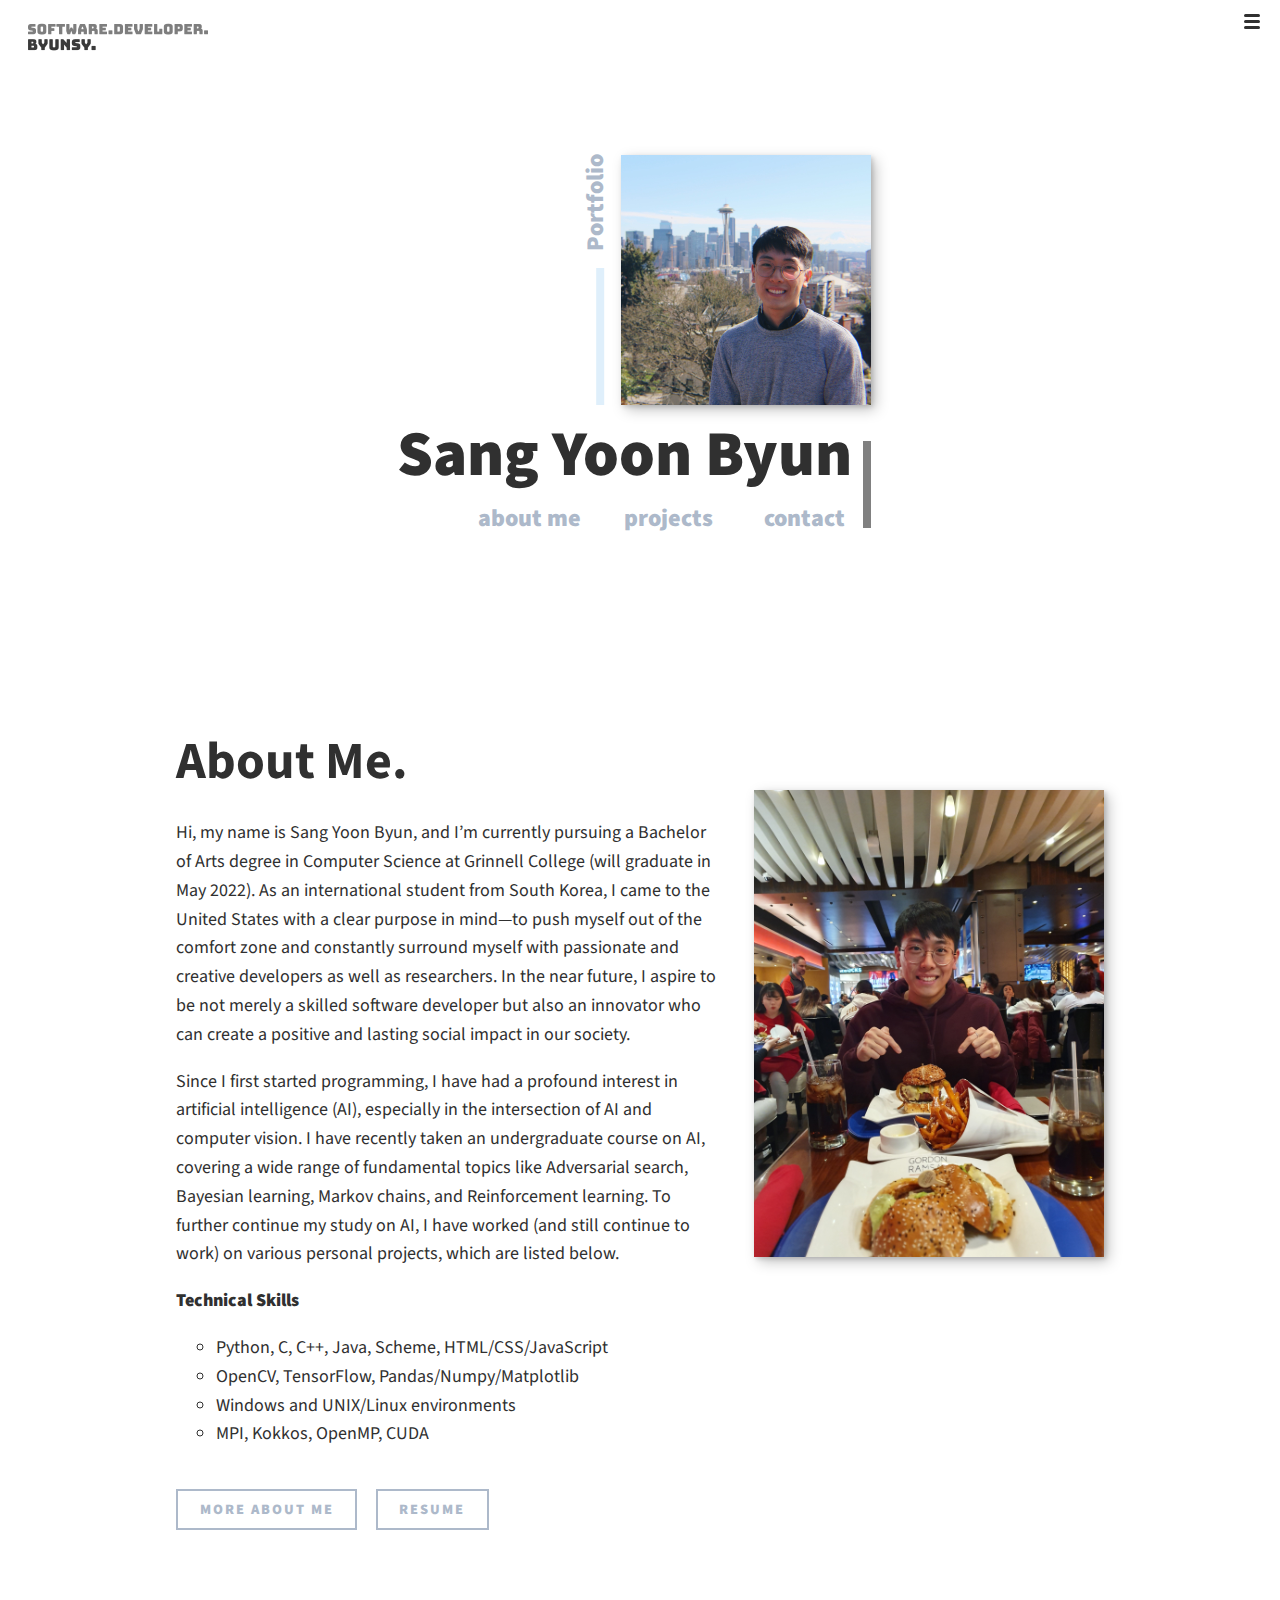
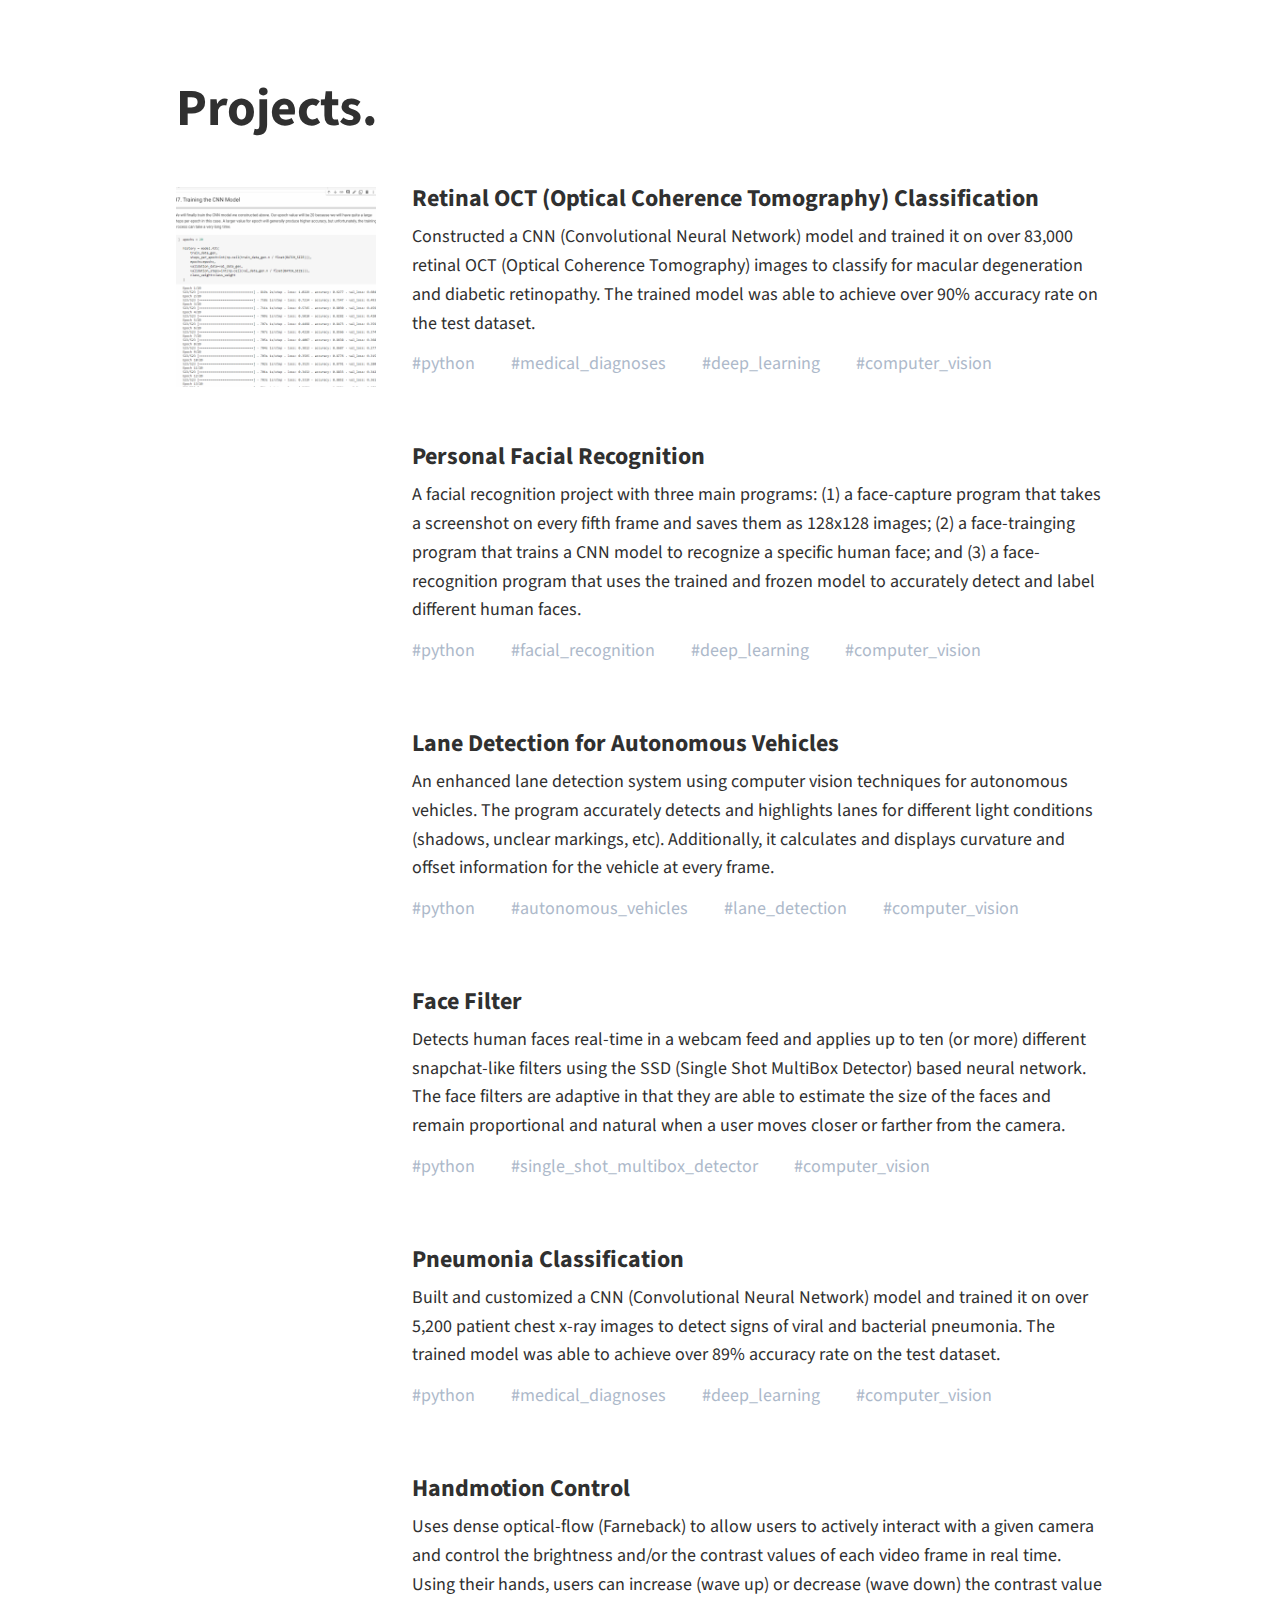
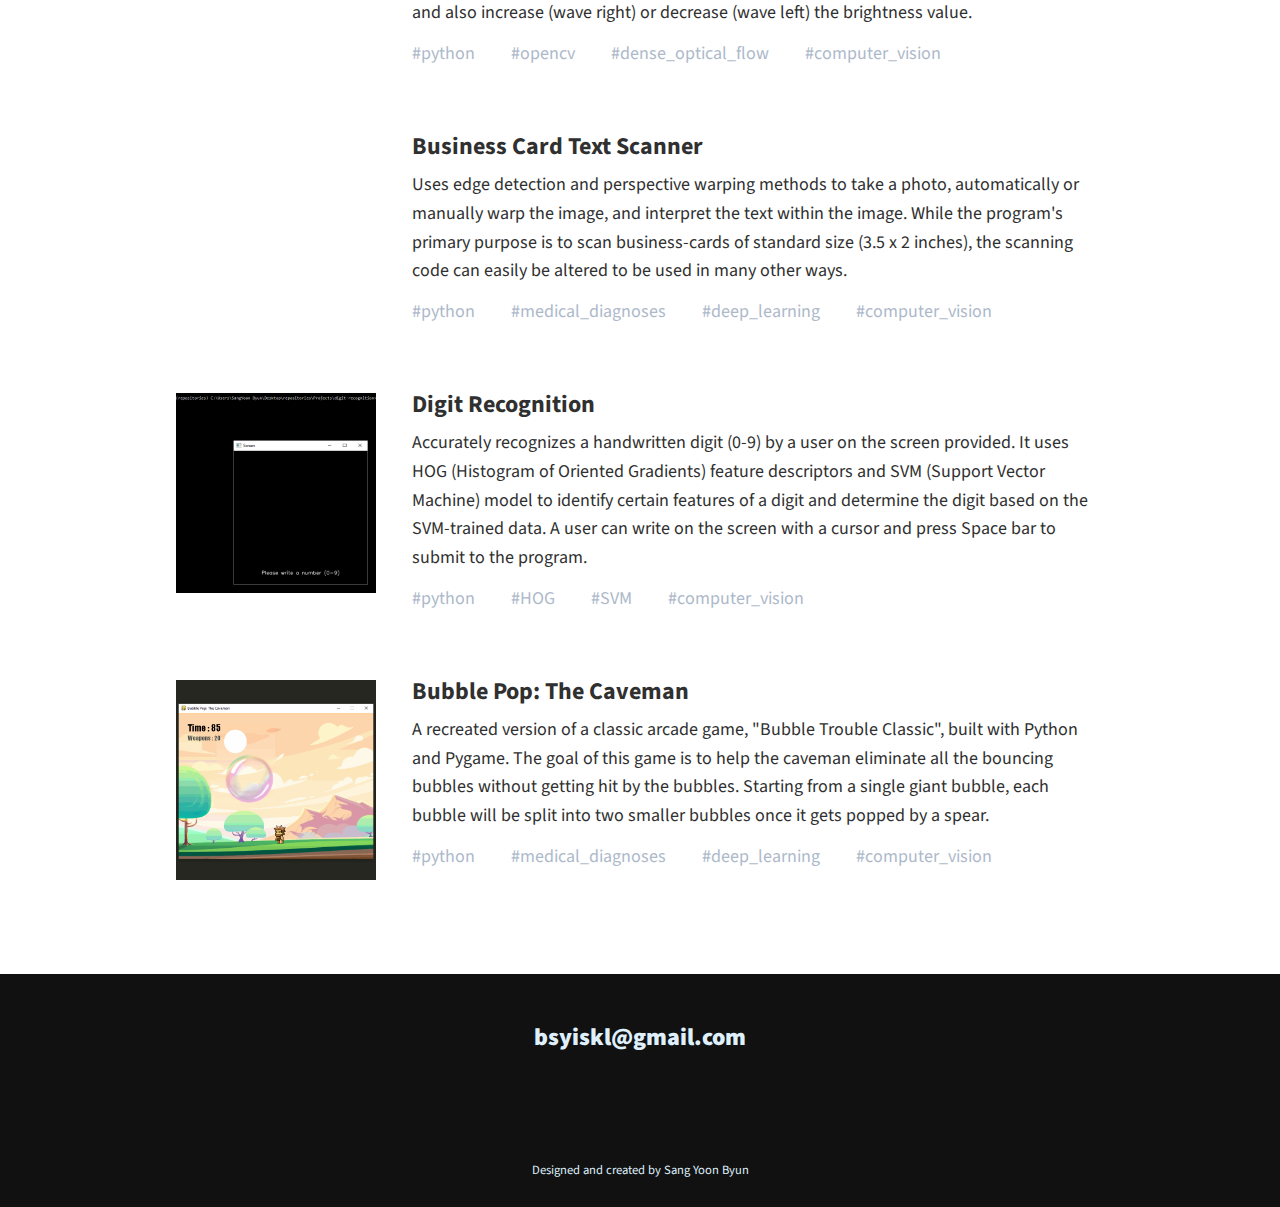
==== index.html @ 5c069017 "modified about-me section texts" ====
<!DOCTYPE html>
<html lang="en">
  <head>
    <meta charset="UTF-8" />
    <meta name="viewport" content="width=device-width, initial-scale=1.0" />
    <title>Sang Yoon Byun</title>
    <!-- normalize -->
    <link
      rel="stylesheet"
      href="https://necolas.github.io/normalize.css/8.0.1/normalize.css"
    />
    <!-- font awesome -->
    <link
      rel="stylesheet"
      href="https://cdnjs.cloudflare.com/ajax/libs/font-awesome/5.11.2/css/all.css"
      integrity="sha256-46qynGAkLSFpVbEBog43gvNhfrOj+BmwXdxFgVK/Kvc="
      crossorigin="anonymous"
    />
    <!-- google fonts api -->
    <link
      rel="stylesheet"
      href="https://fonts.googleapis.com/css?family=Source+Code+Pro:400,900|Source+Sans+Pro:300,900&display=swap"
    />
    <!-- linking to css file -->
    <link rel="stylesheet" href="./css/style.css" />

    <!-- linking to icon png file -->
    <link rel="icon" href="./img/brower_icon.png">
  </head>

  <body>
    <!-- 1. HEADER -->
    <header class="header" id="header">
      <!-- logo image -->
      <div class="logo">
        <a href="#">
          <img src="./img/byun-logo-05-1.png" alt="" />
        </a>
      </div>

      <!-- toggle-hamburger -->
      <button class="nav-toggle" aria-label="toggle navigation">
        <span class="hamburger"></span>
      </button>

      <!-- navigation bar -->
      <nav class="nav">
        <ul class="nav__list">
          <li class="nav__item"><a href="#" class="nav__link">Home</a></li>
          <li class="nav__item">
            <a href="#about" class="nav__link">About me</a>
          </li>
          <li class="nav__item"><a href="#projects" class="nav__link">Projects</a></li>
          <li class="nav__item"><a href="#contact" class="nav__link">Contact</a></li>
        </ul>
      </nav>
    </header> 

    <!-- 2. INTRODUCTION -->
    <section class="intro" id="home">
      <img
        src="./img/byun-02.jpg"
        alt="a picture of me smiling"
        class="intro__img"
      />
      <h1 class="section__title section__title--intro">
        <strong>Sang Yoon Byun</strong>
      </h1>
      <div class="bar2">
        <p>Portfolio</p>
      </div>
      <div class="below_title">
        <ul class="title__links">
          <li><a href="#about" class="t_link">about me</a></li>
          <li><a href="#projects" class="t_link">projects</a></li>
          <li><a href="#contact" class="t_link">contact</a></li>
        </ul>
      </div>
      <div class="bar1"></div>
    </section>

    <!-- 4. ABOUT ME -->
    <section class="about-me" id="about">
      <!-- header -->
      <h2 class="section__title section__title--about">About Me.</h2>
      
      <!-- description -->
      <div class="about-me__body">
        <p>
          Hi, my name is Sang Yoon Byun, and I’m currently pursuing a Bachelor
          of Arts degree in Computer Science at Grinnell College (will graduate
          in May 2022). As an international student from South Korea, I came to
          the United States with a clear purpose in mind—to push myself out of
          the comfort zone and constantly surround myself with passionate and
          creative developers as well as researchers. In the near future, I
          aspire to be not merely a skilled software developer but also an
          innovator who can create a positive and lasting social impact in our
          society. 
        </p>
        <p>
          Since I first started programming, I have had a profound interest in
          artificial intelligence (AI), especially in the intersection of AI and
          computer vision. I have recently taken an undergraduate course on AI,
          covering a wide range of fundamental topics like Adversarial search,
          Bayesian learning, Markov chains, and Reinforcement learning. To
          further continue my study on AI, I have worked (and still continue to
          work) on various personal projects, which are listed below. 
        </p>
        <p><strong>Technical Skills</strong></p>
        <ul class="about-me__skills">
          <li>Python, C, C++, Java, Scheme, HTML/CSS/JavaScript</li>
          <li>OpenCV, TensorFlow, Pandas/Numpy/Matplotlib</li>
          <li>Windows and UNIX/Linux environments</li>
          <li>MPI, Kokkos, OpenMP, CUDA</li>
        </ul>
        <div class="buttons">
          <a href="./more_about_me.html" class="btn">MORE ABOUT ME</a>
          <a href="./img/Byun_Resume.pdf" class="btn">RESUME</a>
      </div>
      </div>

      <!-- image -->
      <img src="./img/byun-05.jpg" alt="me on table" class="about-me__img" />
    </section>

    <!-- 5. PROJECTS -->
    <section class="my-work" id="projects">
      <h2 class="section__title section__title--work">Projects.</h2>

      <div class="portfolio">
        <!-- PROJECT 1 -->
        <a href="https://github.com/byunsy/retinal-oct-classification" target="_blank"
        class="portfolio__item1">
          <img src="./img/retinal_oct.gif" alt="" class="portfolio__img" />
        </a>
        <div class="portfolio__text1">
          <a href="https://github.com/byunsy/retinal-oct-classification" target="_blank" 
          class="portfolio__item1">
            <h3>Retinal OCT (Optical Coherence Tomography) Classification</h3>
          </a>
          <p>
            Constructed a CNN (Convolutional Neural Network) model and trained 
            it on over 83,000 retinal OCT (Optical Coherence Tomography) images
            to classify for macular degeneration and diabetic retinopathy. 
            The trained model was able to achieve over 90% accuracy rate on 
            the test dataset. 
          </p>
          <ul class="portfolio__tag">
            <li>#python</li>
            <li>#medical_diagnoses</li>
            <li>#deep_learning</li>
            <li>#computer_vision</li>
          </ul>
        </div>

        <!-- PROJECT 2 -->
        <a href="https://github.com/byunsy/face-recognition" target="_blank"
        class="portfolio__item2">
          <img src="./img/face_rec.gif" alt="" class="portfolio__img" />
        </a>
        <div class="portfolio__text2">
          <a href="https://github.com/byunsy/face-recognition" target="_blank" 
          class="portfolio__item1">
            <h3>Personal Facial Recognition</h3>
          </a>
          <p>
            A facial recognition project with three main programs: (1) a 
            face-capture program that takes a screenshot on every fifth 
            frame and saves them as 128x128 images; (2) a face-trainging 
            program that trains a CNN model to recognize a specific human face;
            and (3) a face-recognition program that uses the trained and 
            frozen model to accurately detect and label different human faces.
          </p>
          <ul class="portfolio__tag">
            <li>#python</li>
            <li>#facial_recognition</li>
            <li>#deep_learning</li>
            <li>#computer_vision</li>
          </p>
        </div>

        <!-- PROJECT 3 -->
        <a href="https://github.com/byunsy/enhanced-lane-detection" target="_blank"
        class="portfolio__item3">
          <img src="./img/lane_detection.gif" alt="" class="portfolio__img" />
        </a>
        <div class="portfolio__text3">
          <a href="https://github.com/byunsy/enhanced-lane-detection" target="_blank"
          class="portfolio__item1">
            <h3>Lane Detection for Autonomous Vehicles</h3>
          </a>
          <p>
            An enhanced lane detection system using computer vision techniques for
            autonomous vehicles. The program accurately detects and highlights
            lanes for different light conditions (shadows, unclear markings, 
            etc). Additionally, it calculates and displays curvature and offset
            information for the vehicle at every frame.
          </p>
          <ul class="portfolio__tag">
            <li>#python</li>
            <li>#autonomous_vehicles</li>
            <li>#lane_detection</li>
            <li>#computer_vision</li>
          </p>
        </div>

        <!-- PROJECT 4 -->
        <a href="https://github.com/byunsy/face-filter" target="_blank"
        class="portfolio__item4">
          <img src="./img/face_filter.gif" alt="" class="portfolio__img" />
        </a>
        <div class="portfolio__text4">
          <a href="https://github.com/byunsy/face-filter" target="_blank"
          class="portfolio__item1">
            <h3>Face Filter</h3>
          </a>
          <p>
            Detects human faces real-time in a webcam feed and applies up to 
            ten (or more) different snapchat-like filters using the SSD 
            (Single Shot MultiBox Detector) based neural network. The face 
            filters are adaptive in that they are able to estimate the size 
            of the faces and remain proportional and natural when a 
            user moves closer or farther from the camera.
          </p>
          <ul class="portfolio__tag">
            <li>#python</li>
            <li>#single_shot_multibox_detector</li>
            <li>#computer_vision</li>
          </p>
        </div>

        <!-- PROJECT 5 -->
        <a href="https://github.com/byunsy/pneumonia-classification" target="_blank"
        class="portfolio__item5">
          <img src="./img/pneumonia.gif" alt="" class="portfolio__img" />
        </a>
        <div class="portfolio__text5">
          <a href="https://github.com/byunsy/pneumonia-classification" target="_blank"
          class="portfolio__item1">
            <h3>Pneumonia Classification</h3>
          </a>
          <p>
            Built and customized a CNN (Convolutional Neural Network) model 
            and trained it on over 5,200 patient chest x-ray images to detect 
            signs of viral and bacterial pneumonia. The trained model was able
            to achieve over 89% accuracy rate on the test dataset.
          </p>
          <ul class="portfolio__tag">
            <li>#python</li>
            <li>#medical_diagnoses</li>
            <li>#deep_learning</li>
            <li>#computer_vision</li>
          </p>
        </div>
        
        <!-- PROJECT 6 -->
        <a href="https://github.com/byunsy/handmotion-control" target="_blank" 
        class="portfolio__item6">
          <img src="./img/hand_control.gif" alt="" class="portfolio__img" />
        </a>
        <div class="portfolio__text6">
          <a href="https://github.com/byunsy/handmotion-control" target="_blank"
          class="portfolio__item1">
            <h3>Handmotion Control</h3>
          </a>
          <p>
            Uses dense optical-flow (Farneback) to allow users to actively 
            interact with a given camera and control the brightness and/or 
            the contrast values of each video frame in real time. 
            Using their hands, users can increase (wave up) or 
            decrease (wave down) the contrast value and also increase 
            (wave right) or decrease (wave left) the brightness value. 
          </p>
          <ul class="portfolio__tag">
            <li>#python</li>
            <li>#opencv</li>
            <li>#dense_optical_flow</li>
            <li>#computer_vision</li>
          </p>
        </div>

        <!-- PROJECT 7 -->
        <a href="https://github.com/byunsy/card-scanner" target="_blank"
        class="portfolio__item7">
          <img src="./img/card_scan.gif" alt="" class="portfolio__img" />
        </a>
        <div class="portfolio__text7">
          <a href="https://github.com/byunsy/card-scanner" target="_blank"
          class="portfolio__item7">
            <h3>Business Card Text Scanner</h3>
          </a>
          <p>
            Uses edge detection and perspective warping methods to take a 
            photo, automatically or manually warp the image, and interpret 
            the text within the image. While the program's primary purpose 
            is to scan business-cards of standard size (3.5 x 2 inches), 
            the scanning code can easily be altered to be used in many other 
            ways.
          </p>
          <ul class="portfolio__tag">
            <li>#python</li>
            <li>#medical_diagnoses</li>
            <li>#deep_learning</li>
            <li>#computer_vision</li>
          </p>
        </div>

        <!-- PROJECT 8 -->
        <a href="https://github.com/byunsy/digit-recognition" target="_blank"
        class="portfolio__item8">
          <img src="./img/digit_recog.gif" alt="" class="portfolio__img" />
        </a>
        <div class="portfolio__text8">
          <a href="https://github.com/byunsy/digit-recognition" target="_blank"
          class="portfolio__item8">
            <h3>Digit Recognition</h3>
          </a>
          <p>
            Accurately recognizes a handwritten digit (0-9) by a user on the
            screen provided. It uses HOG (Histogram of Oriented Gradients)
            feature descriptors and SVM (Support Vector Machine) model to
            identify certain features of a digit and determine the digit based
            on the SVM-trained data. A user can write on the screen
            with a cursor and press Space bar to submit to the program.
          </p>
          <ul class="portfolio__tag">
            <li>#python</li>
            <li>#HOG</li>
            <li>#SVM</li>
            <li>#computer_vision</li>
          </p>
        </div>

        <!-- PROJECT 9 -->
        <a href="https://github.com/byunsy/bubble-pop-game" target="_blank"
        class="portfolio__item9">
          <img src="./img/bubble.gif" alt="" class="portfolio__img" />
        </a>
        <div class="portfolio__text9">
          <a href="https://github.com/byunsy/bubble-pop-game" target="_blank"
          class="portfolio__item9">
            <h3>Bubble Pop: The Caveman</h3>
          </a>
          <p>
            A recreated version of a classic arcade game, "Bubble Trouble 
            Classic", built with Python and Pygame. The goal of this game 
            is to help the caveman eliminate all the bouncing bubbles without 
            getting hit by the bubbles. Starting from a single giant bubble, 
            each bubble will be split into two smaller bubbles once it gets 
            popped by a spear.
          </p>
          <ul class="portfolio__tag">
            <li>#python</li>
            <li>#medical_diagnoses</li>
            <li>#deep_learning</li>
            <li>#computer_vision</li>
          </p>
        </div>

      </div>
    </section>

    <!-- 6. FOOTER -->
    <footer class="footer" id="contact">
      <a href="mailto:bsyiskl@gmail.com" class="footer__link">
        bsyiskl@gmail.com
      </a>
      <ul class="social-list">
        <li class="social-list__item">
          <a class="social-list__link" href="#"
            ><i class="fab fa-facebook"></i
          ></a>
        </li>
        <li class="social-list__item">
          <a class="social-list__link" href="#"
            ><i class="fab fa-instagram"></i
          ></a>
        </li>
        <li class="social-list__item">
          <a class="social-list__link" href="#"
            ><i class="fab fa-linkedin"></i
          ></a>
        </li>
        <li class="social-list__item">
          <a class="social-list__link" href="#"
            ><i class="fab fa-github"></i
          ></a>
        </li>
      </ul>
      <p class="footer__text">Designed and created by Sang Yoon Byun</p>
    </footer>

    <!-- 7. LINKING JAVASCRIPT -->
    <script src="./js/index.js"></script>
  </body>
</html>
---- css/style.css ----
/* ============================================================================
FOR ALL 
============================================================================ */
*,
*::before,
*::after {
  box-sizing: border-box;
}

/* ============================================================================
CUSTOM PROPERTIES
============================================================================ */
:root {
  --ff-primary: "Source Sans Pro", sans-serif;
  --ff-secondary: "Source Code Pro", monospace;

  --fw-reg: 300;
  --fw-bold: 900;

  --clr-light: #fff;
  --clr-dark: #303030;
  --clr-accent: #16e0bd;
  --clr-light-blue: #dfeffb;
  --clr-gray-blue: #adb9ca;

  --fs-h1: 3rem;
  --fs-h2: 2.25rem;
  --fs-h3: 1.25rem;
  --fs-body: 1rem;

  --bs: 0.25em 0.25em 0.75em rgba(0, 0, 0, 0.25),
    0.125em 0.125em 0.25em rgba(0, 0, 0, 0.15);
}

/* Allows fonts to get smaller/bigger when you 
   increase/decrease the size of browser */
/* When secreen width is bigger than 870 */
@media (min-width: 870px) {
  :root {
    --fs-h1: 4rem;
    --fs-h2: 3.25rem;
    --fs-h3: 1.5rem;
    --fs-body: 1.125rem;
  }
}

/* ============================================================================
GENERAL STYLES 
============================================================================ */
html {
  scroll-behavior: smooth;
}

body {
  background: var(--clr-light);
  color: var(--clr-dark);
  margin: 0;
  font-family: var(--ff-primary);
  font-size: var(--fs-body);
  line-height: 1.6;
}

section {
  padding: 5em 2em;
}

img {
  display: block;
  max-width: 100%;
}

strong {
  font-weight: var(--fw-bold);
}

:focus {
  outline: 2px solid var(--clr-accent);
  outline-offset: 2px;
}

::selection {
  background: #16e0be6c;
}

/* ============================================================================
BUTTONS 
============================================================================ */
.btn {
  display: inline-block;
  padding: 0.5em 1.5em;
  border: 2px solid var(--clr-gray-blue);
  color: var(--clr-gray-blue);
  text-decoration: none;
  cursor: pointer;
  font-size: 0.8em;
  font-weight: var(--fw-bold);
  letter-spacing: 2px;
  transition: transform 250ms ease-in-out, 500ms;
  margin: 1.5em 0 0;
  margin-right: 1em;
}

.btn:hover {
  /* transform: scale(1.05); */
  color: var(--clr-dark);
  border: 2px solid var(--clr-dark);
}

/* ============================================================================
TYPOGRAPHY
============================================================================ */
h1,
h2,
h3 {
  line-height: 1;
  margin: 0;
}

h1 {
  font-size: var(--fs-h1);
}
h2 {
  font-size: var(--fs-h2);
}
h3 {
  font-size: var(--fs-h3);
}

.section__title {
  margin-bottom: 0.25em;
}

.section__title--intro {
  font-weight: var(--fw-reg);
}

.section__title--intro strong {
  display: inline-block;
}

.title__links {
  margin: 0;
  font-family: var(--ff-primary);
  font-weight: var(--fw-bold);
  font-size: var(--fs-h3);
  color: var(--clr-gray-blue);
}

.t_link {
  color: inherit;
  text-decoration: none;
}

.bar2 {
  font-family: var(--ff-primary);
  font-weight: var(--fw-bold);
  font-size: var(--fs-h3);
  color: var(--clr-gray-blue);
}

.footer__text {
  font-size: 0.7em;
}

/* ============================================================================
HEADER SECTION 
============================================================================ */
header {
  display: block;
  justify-content: space-between;
  padding: 1em;
}

.logo {
  max-width: 200px;
}

/* ============================================================================
STCIKY HEADER SECTIONS (FOR JS USE)
============================================================================ */
.sticky {
  position: sticky;
  top: 0;
  width: 100%;
}

.header {
  background-color: var(--clr-light);
  padding-bottom: 0.5em;
  z-index: 100;
}

/* ============================================================================
NAVIGATION SECTION 
============================================================================ */
.nav {
  position: fixed;
  background-color: var(--clr-dark);
  /* background-color: #111; */
  color: var(--clr-light-blue);
  top: 0;
  bottom: 0;
  right: 0;
  z-index: 100;
  width: 300px;
  transform: translateX(300px);
  transition: transform 250ms cubic-bezier(0.5, 0, 0.5, 1);
}

.nav__list {
  list-style: none;
  display: flex;
  height: 100%;
  flex-direction: column;
  justify-content: space-evenly;
  align-items: left;
  margin: 0;
  padding: 2em;
}

.nav__link {
  display: block;
  padding: 10px;
  color: inherit;
  font-weight: var(--fw-bold);
  font-size: var(--fs-h3);
  text-decoration: none;
  transition: 500ms;
}

.nav__link:hover {
  color: var(--clr-accent);
}

.nav-toggle {
  padding: 0.5em;
  background: transparent;
  border: 0;
  cursor: pointer;
  position: absolute;
  top: 1em;
  right: 1em;
  z-index: 1000;
  transition: 300ms;
}

.nav-toggle:hover {
  opacity: 0.7;
}

.nav-toggle:focus {
  outline: none;
}

/* .nav-open is when one clicks the hamburger */
.nav-open .nav {
  transform: translateX(0px);
}

.nav-open .nav-toggle {
  position: fixed;
}

.nav-open .hamburger {
  transform: rotate(405deg);
}

.nav-open .hamburger::before {
  transform: rotate(90deg) translateX(-6px);
}

.nav-open .hamburger::after {
  opacity: 0;
}

.nav-open .hamburger,
.nav-open .hamburger::before,
.nav-open .hamburger::after {
  background-color: var(--clr-accent);
}

.hamburger {
  display: block;
  position: relative;
}

.hamburger,
.hamburger::before,
.hamburger::after {
  background-color: var(--clr-dark);
  width: 1.2em;
  height: 3px;
  border-radius: 1em;

  transition: transform 250ms ease-in-out;
}

.hamburger::before,
.hamburger::after {
  content: "";
  position: absolute;
  left: 0;
  right: 0;
}

.hamburger::before {
  top: 6px;
}

.hamburger::after {
  bottom: 6px;
}

/* ============================================================================
INTRO SECTION 
============================================================================ */
.intro {
  position: relative;
}

.intro__img {
  box-shadow: var(--bs);
  margin-bottom: 1em;
  max-width: 400px;
}

.title__links {
  list-style: none;
}

.title__links li {
  transition: 300ms;
}

.title__links li:hover {
  color: var(--clr-dark);
  cursor: pointer;
}

/* ===   When screen width is at least 680px   === */
@media (min-width: 680px) {
  .intro {
    display: grid;
    width: min-content;
    margin: 0 auto;
    margin-bottom: 1em;
    grid-template-areas:
      "bar2  img   img"
      "title title bar1"
      "links links bar1";
  }

  .intro__img {
    grid-area: img;
    min-width: 250px;
    max-width: 250px;
    position: relative;
    justify-self: flex-end;
  }

  .section__title--intro {
    grid-area: title;
    grid-column: -1/1;
    grid-row: 2;
    text-align: right;
    position: relative;
    left: -4.3em;
    width: calc(100% + 4em);
    margin-bottom: 0.2em;
  }

  .below_title {
    grid-area: links;
  }

  .title__links {
    list-style: none;
    display: flex;
    text-align: right;
  }

  .title__links li {
    padding-left: 1em;
    width: 5.5em;
  }

  .bar1 {
    grid-area: bar1;
    background-color: gray;
    margin-left: 1em;
    margin-top: 1em;
    height: 87px;
    width: 8px;
  }

  .bar2 {
    grid-area: bar2;
    background-color: var(--clr-light-blue);
    margin-right: 0.5em;
    margin-top: 4.7em;
    height: 137px;
    width: 8px;
    justify-self: end;
    transform: translateX(7.8em);
  }

  .bar2 p {
    transform: rotate(-90deg);
    margin-top: -1.5em;
    margin-right: 1em;
  }
}

/* ===   This is for the middle-sized screen width      === */
/* ===   When screen width is between 680px and 869px   === */
@media (min-width: 680px) and (max-width: 869px) {
  /* .section__title--intro {
    width: 300px;
  } */

  .section__title--intro {
    grid-area: title;
    grid-column: -1/1;
    grid-row: 2;
    text-align: right;
    position: relative;
    left: -4.3em;
    width: calc(100% + 4em);
    margin-bottom: 0.2em;
  }

  .bar1 {
    grid-area: bar1;
    background-color: gray;
    margin-left: 1em;
    margin-top: 1em;
    height: 65px;
    width: 8px;
  }

  .bar2 {
    grid-area: bar2;
    background-color: var(--clr-light-blue);
    margin-right: 0.5em;
    margin-top: 5.7em;
    height: 137px;
    width: 8px;
    justify-self: end;
    transform: translateX(6em);
  }

  .bar2 p {
    transform: rotate(-90deg);
    margin-top: -1.5em;
    margin-right: 1em;
    font-size: 1.2em;
  }
}

/* ===   This is for small screen widths      === */
/* ===   When screen width is less than 679px   === */
@media (max-width: 679px) {
  .intro__img {
    margin: 0 auto;
    margin-bottom: 2em;
    max-width: 250px;
  }

  .section__title--intro {
    text-align: center;
  }

  .bar2 p {
    text-align: center;
    font-size: 1.3em;
    margin-top: 0.5em;
    color: var(--clr-dark);
  }

  .bar2 p::after {
    content: "";
    display: block;
    width: 2em;
    height: 1px;
    margin: 0.5em auto 1em;
    background-color: var(--clr-gray-blue);
    opacity: 0.5;
  }

  .title__links {
    display: flex;
    text-align: center;
    padding-left: 0;
    justify-content: center;
  }

  .title__links li {
    padding-left: 1em;
    width: 5.5em;
  }
}

/* Some edge cases for mobile views only */
@media (max-width: 400px) {
  .title__links {
    display: block;
    text-align: center;
    padding-left: 0;
    align-items: center;
  }
  .title__links li {
    padding-left: 0;
    padding-top: 1em;
    margin: 0 auto;
  }
}

/* ============================================================================
ABOUT ME SECTION 
============================================================================ */
.about-me {
  max-width: 1000px;
  margin: 0 auto;
}

.about-me__img {
  box-shadow: var(--bs);
  transition: 500ms;
  max-width: 350px;
}

.about-me__skills {
  list-style: circle;
}

@media (min-width: 680px) {
  .about-me {
    display: grid;
    grid-template-columns: 1fr 350px;
    grid-template-areas:
      "title img"
      "text img";
    grid-column-gap: 2em;
  }

  .section__title--about {
    grid-area: title;
  }

  .about-me__img {
    grid-area: img;
    position: relative;
    z-index: 2;
    margin-top: 3em;
  }
}

@media (max-width: 680px) {
  .about-me__img {
    margin: 0 auto;
    margin-top: 3em;
  }

  .section__title--about {
    text-align: center;
  }

  .buttons {
    display: flex;
    justify-content: center;
  }
}

@media (max-width: 400px) {
  .about-me__img {
    max-width: 250px;
  }
}

/* ============================================================================
PROJECTS SECTION 
============================================================================ */
.my-work {
  color: var(--clr-dark);
  background-color: var(--clr-light);
  max-width: 1000px;
  margin: 0 auto;
  padding-top: 3.5em;
}

.section__title--work {
  margin-bottom: 1em;
}

.portfolio__tag {
  color: var(--clr-gray-blue);
  list-style: none;
  display: flex;
  padding: 0;
  margin: 0.75rem auto;
}

.portfolio__tag li {
  margin-right: 2em;
  transition: 300ms;
}

.portfolio__tag li:hover {
  color: var(--clr-accent);
}

.portfolio a {
  text-decoration: none;
  color: inherit;
}

@media (min-width: 680px) {
  .portfolio {
    display: grid;
    grid-template-columns: 200px auto;
    grid-template-areas:
      "img1 text1"
      "img2 text2"
      "img3 text3"
      "img4 text4"
      "img5 text5"
      "img6 text6"
      "img7 text7"
      "img8 text8"
      "img9 text9";
    grid-column-gap: 2em;
    grid-row-gap: 3em;
  }

  .portfolio p {
    margin: 0.75rem auto;
  }

  /* PORTFOLIO PROJECT 1*/
  .portfolio__item1 {
    grid-area: img1;
    background-color: var(--clr-light);
    max-width: 200px;
    overflow: hidden;
  }
  /* .portfolio__text1 {
    grid-area: text1;
    margin-top: 0;
  } */

  /* PORTFOLIO PROJECT 2*/
  .portfolio__item2 {
    grid-area: img2;
    background-color: var(--clr-light);
    max-width: 200px;
    overflow: hidden;
  }
  /* .portfolio__text2 {
    grid-area: text2;
    margin-top: 0;
  } */

  /* PORTFOLIO PROJECT 3*/
  .portfolio__item3 {
    grid-area: img3;
    background-color: var(--clr-light);
    max-width: 200px;
    overflow: hidden;
  }
  /* .portfolio__text3 {
    grid-area: text3;
    margin-top: 0;
  } */

  /* PORTFOLIO PROJECT 4*/
  .portfolio__item4 {
    grid-area: img4;
    background-color: var(--clr-light);
    max-width: 200px;
    overflow: hidden;
  }
  /* .portfolio__text4 {
    grid-area: text4;
    margin-top: 0;
  } */

  /* PORTFOLIO PROJECT 5*/
  .portfolio__item5 {
    grid-area: img5;
    background-color: var(--clr-light);
    max-width: 200px;
    overflow: hidden;
  }
  /* .portfolio__text5 {
    grid-area: text5;
    margin-top: 0;
  } */

  /* PORTFOLIO PROJECT 6*/
  .portfolio__item6 {
    grid-area: img6;
    background-color: var(--clr-light);
    max-width: 200px;
    overflow: hidden;
  }
  /* .portfolio__text6 {
    grid-area: text6;
    margin-top: 0;
  } */

  /* PORTFOLIO PROJECT 7*/
  .portfolio__item7 {
    grid-area: img7;
    background-color: var(--clr-light);
    max-width: 200px;
    overflow: hidden;
  }
  /* .portfolio__text7 {
    grid-area: text7;
    margin-top: 0;
  } */

  /* PORTFOLIO PROJECT 8*/
  .portfolio__item8 {
    grid-area: img8;
    background-color: var(--clr-light);
    max-width: 200px;
    overflow: hidden;
  }
  /* .portfolio__text8 {
    grid-area: text8;
    margin-top: 0;
  } */

  /* PORTFOLIO PROJECT 9*/
  .portfolio__item9 {
    grid-area: img9;
    background-color: var(--clr-light);
    max-width: 200px;
    overflow: hidden;
  }
  /* .portfolio__text9 {
      grid-area: text9;
      margin-top: 0;
    } */

  .portfolio__img {
    transition: transform 750ms cubic-bezier(0.5, 0, 0.5, 1),
      opacity 250ms linear;
  }

  .portfolio__img:hover {
    transform: scale(1.2);
    opacity: 0.5;
  }
}

@media (max-width: 679px) {
  .portfolio {
    max-width: 350px;
    margin: 0 auto;
  }

  .section__title--work {
    text-align: center;
  }

  .portfolio h3 {
    margin-top: 1em;
  }

  .portfolio__tag {
    display: block;
    margin-bottom: 4em;
  }

  .portfolio__img {
    transition: transform 750ms cubic-bezier(0.5, 0, 0.5, 1),
      opacity 250ms linear;
  }

  .portfolio__img:hover {
    opacity: 0.5;
  }
}

/* ============================================================================
FOOTER SECTION 
============================================================================ */
.footer {
  background-color: #111;
  color: var(--clr-light-blue);
  text-align: center;
  padding: 2.5em 0 1.5em;
}

.footer a {
  color: inherit;
  text-decoration: none;
}

.footer__link {
  font-size: var(--fs-h3);
  font-weight: var(--fw-bold);
  padding: 0.3em;
  transition: 300ms;
}

.footer__link:hover,
.social-list__link:hover {
  color: var(--clr-accent);
}

.social-list {
  list-style: none;
  display: flex;
  justify-content: center;
  padding: 0;
  margin: 2em 0 0;
}

.social-list__item {
  margin: 0 0.5em;
}

.social-list__link {
  padding: 0.5em;
  transition: 300ms;
}

.footer__text {
  margin: 3em 0 0;
}

/* ============================================================================
MORE ABOUT ME SECTION
============================================================================ */
.intro__more {
  position: relative;
  max-width: 800px;
  margin: 0 auto;
}
.more-about-me {
  margin: 0 auto;
  max-width: 800px;
}

.more-about-me-life {
  padding: 0 0em 2em;
  max-width: 800px;
  margin: 0 auto;
}
.more-about-me-life p {
  margin: 2em 0;
}
.more-about-me-life img {
  box-shadow: var(--bs);
}

.more-about-me-education {
  padding: 5em 0em 2em;
  max-width: 800px;
  margin: 0 auto;
}
.more-about-me-education p {
  margin: 0;
}
.more-about-me-education h2 {
  margin: 0 0 1em;
}
.more-about-me-education h3 {
  margin-top: 1em;
}
.more-about-me-education li {
  list-style: circle;
}
.more-about-me-education img {
  margin: 0 auto;
}

@media (max-width: 679px) {
  .more-about-me-education {
    max-width: 350px;
    padding: 3em 0 2em;
  }
  .more-about-me-education h2 {
    text-align: center;
  }
}

@media (min-width: 680px) {
  .education-list {
    display: grid;
    grid-template-columns: 200px auto;
    grid-template-areas:
      "img1 text1"
      "img2 text2";
    grid-column-gap: 2em;
    grid-row-gap: 3em;
  }

  /* EDUCATION 1*/
  .edu__item1 {
    grid-area: img1;
    background-color: var(--clr-light);
    max-width: 200px;
    overflow: hidden;
  }
  .edu__text1 {
    grid-area: text1;
    margin-top: 0;
  }

  /* EDUCATION 2*/
  .edu__item2 {
    grid-area: img2;
    background-color: var(--clr-light);
    max-width: 200px;
    overflow: hidden;
  }
  .edu__text2 {
    grid-area: text2;
    margin-top: 0;
  }
}

.more-about-me-experiences {
  padding: 5em 0em 2em;
  max-width: 800px;
  margin: 0 auto;
}
.more-about-me-experiences h2 {
  margin: 0 0 1em;
}
.more-about-me-experiences p {
  margin: 0 0 1em;
}
.more-about-me-experiences img {
  margin: 0 auto;
}

/* Use :before for dash list-style */
.exp_list {
  list-style: none;
  padding: 10px;
}
.exp_list > li {
  text-indent: -10px;
}
.exp_list > li:before {
  content: "- ";
  text-indent: -10px;
}

@media (max-width: 679px) {
  .more-about-me-experiences {
    max-width: 350px;
  }
  .more-about-me-experiences h2 {
    text-align: center;
  }
}
@media (min-width: 680px) {
  .experiences-list {
    display: grid;
    grid-template-columns: 200px auto;
    grid-template-areas:
      "img1 text1"
      "img2 text2"
      "img3 text3";
    grid-column-gap: 2em;
    grid-row-gap: 3em;
  }

  /* EXPERIENCE 1*/
  .exp__item1 {
    grid-area: img1;
    background-color: var(--clr-light);
    max-width: 200px;
    overflow: hidden;
  }
  .exp__text1 {
    grid-area: text1;
    margin-top: 0;
  }

  /* EXPERIENCE 2*/
  .exp__item2 {
    grid-area: img2;
    background-color: var(--clr-light);
    max-width: 200px;
    overflow: hidden;
  }
  .exp__text2 {
    grid-area: text2;
    margin-top: 0;
  }

  /* EXPERIENCE 3*/
  .exp__item3 {
    grid-area: img3;
    background-color: var(--clr-light);
    max-width: 200px;
    overflow: hidden;
  }
  .exp__text3 {
    grid-area: text3;
    margin-top: 0;
  }
}

/* ============================================================================
INDIVIDUAL PORTFOLIO ITEM SECTIONS
============================================================================ */
.portfolio-item-individual {
  padding: 0 2em 2em;
  max-width: 800px;
  margin: 0 auto;
}
.portfolio-item-individual p {
  margin: 2em 0;
}
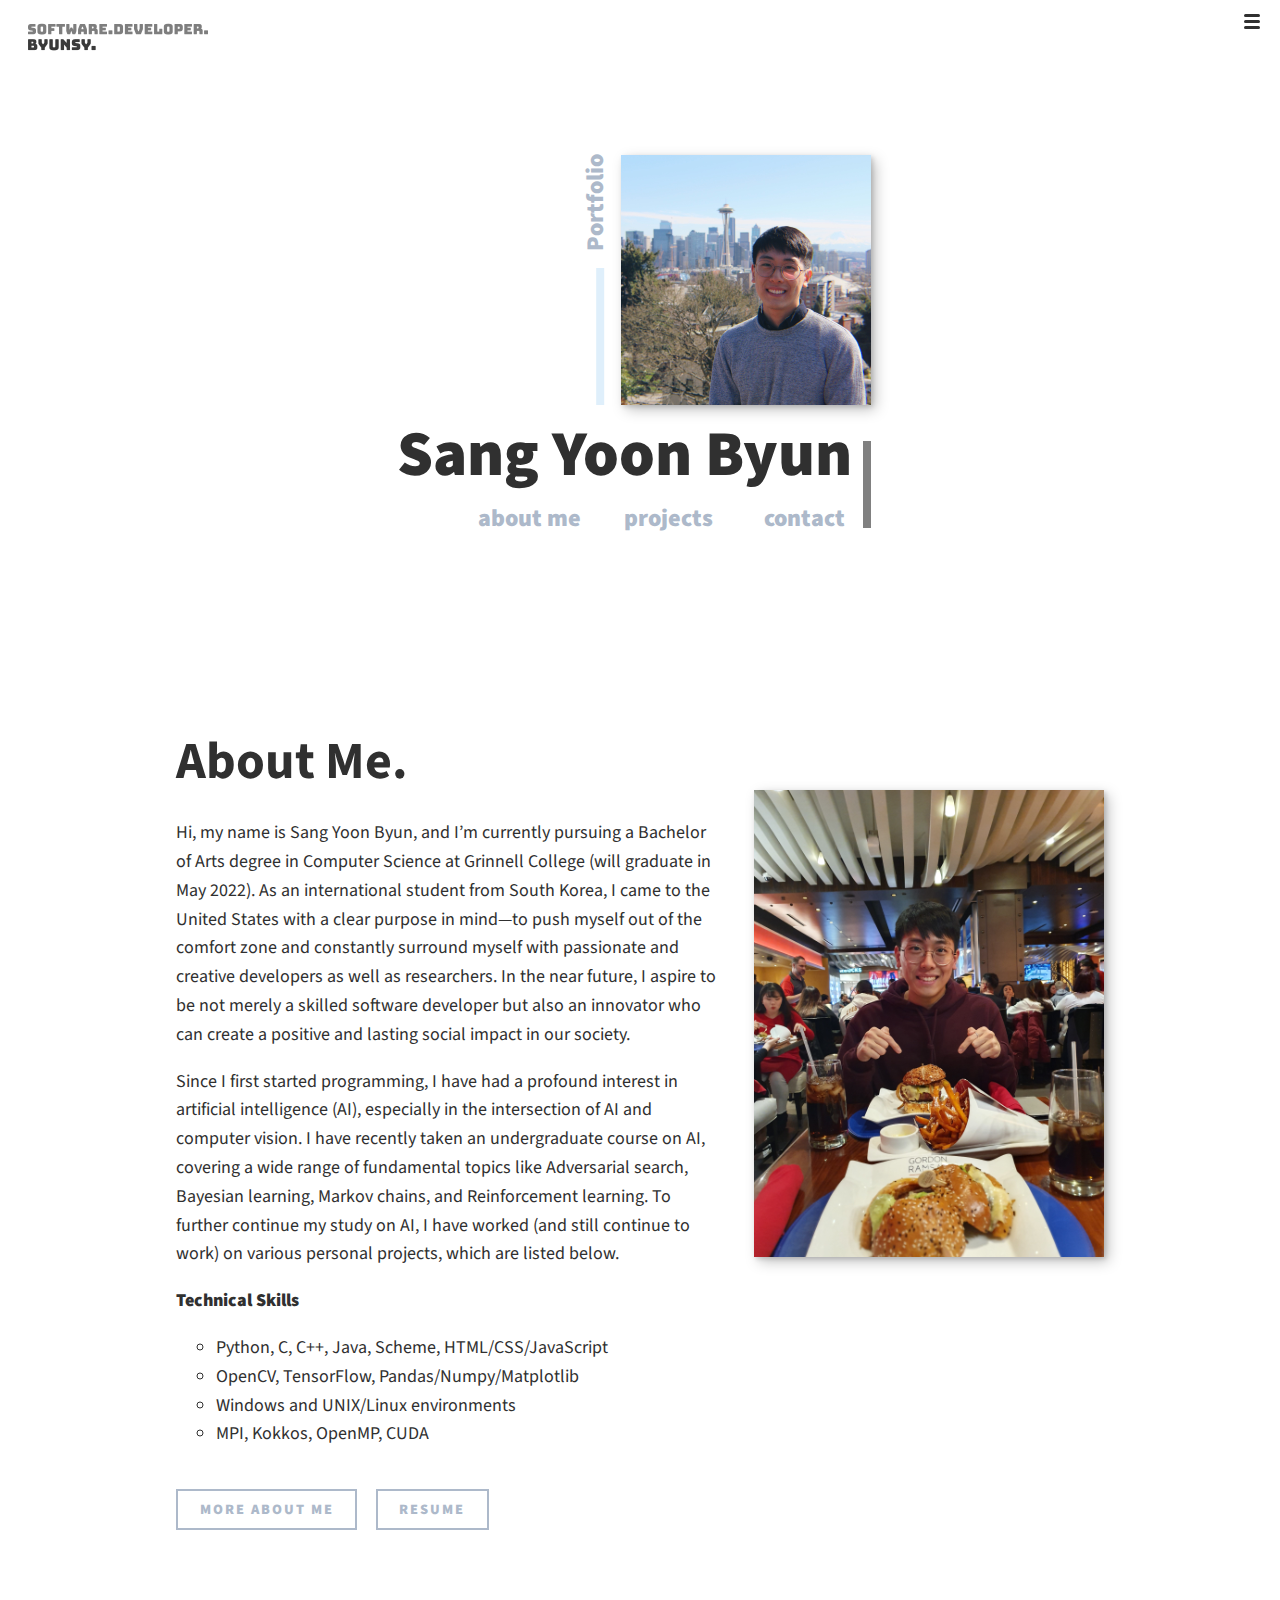
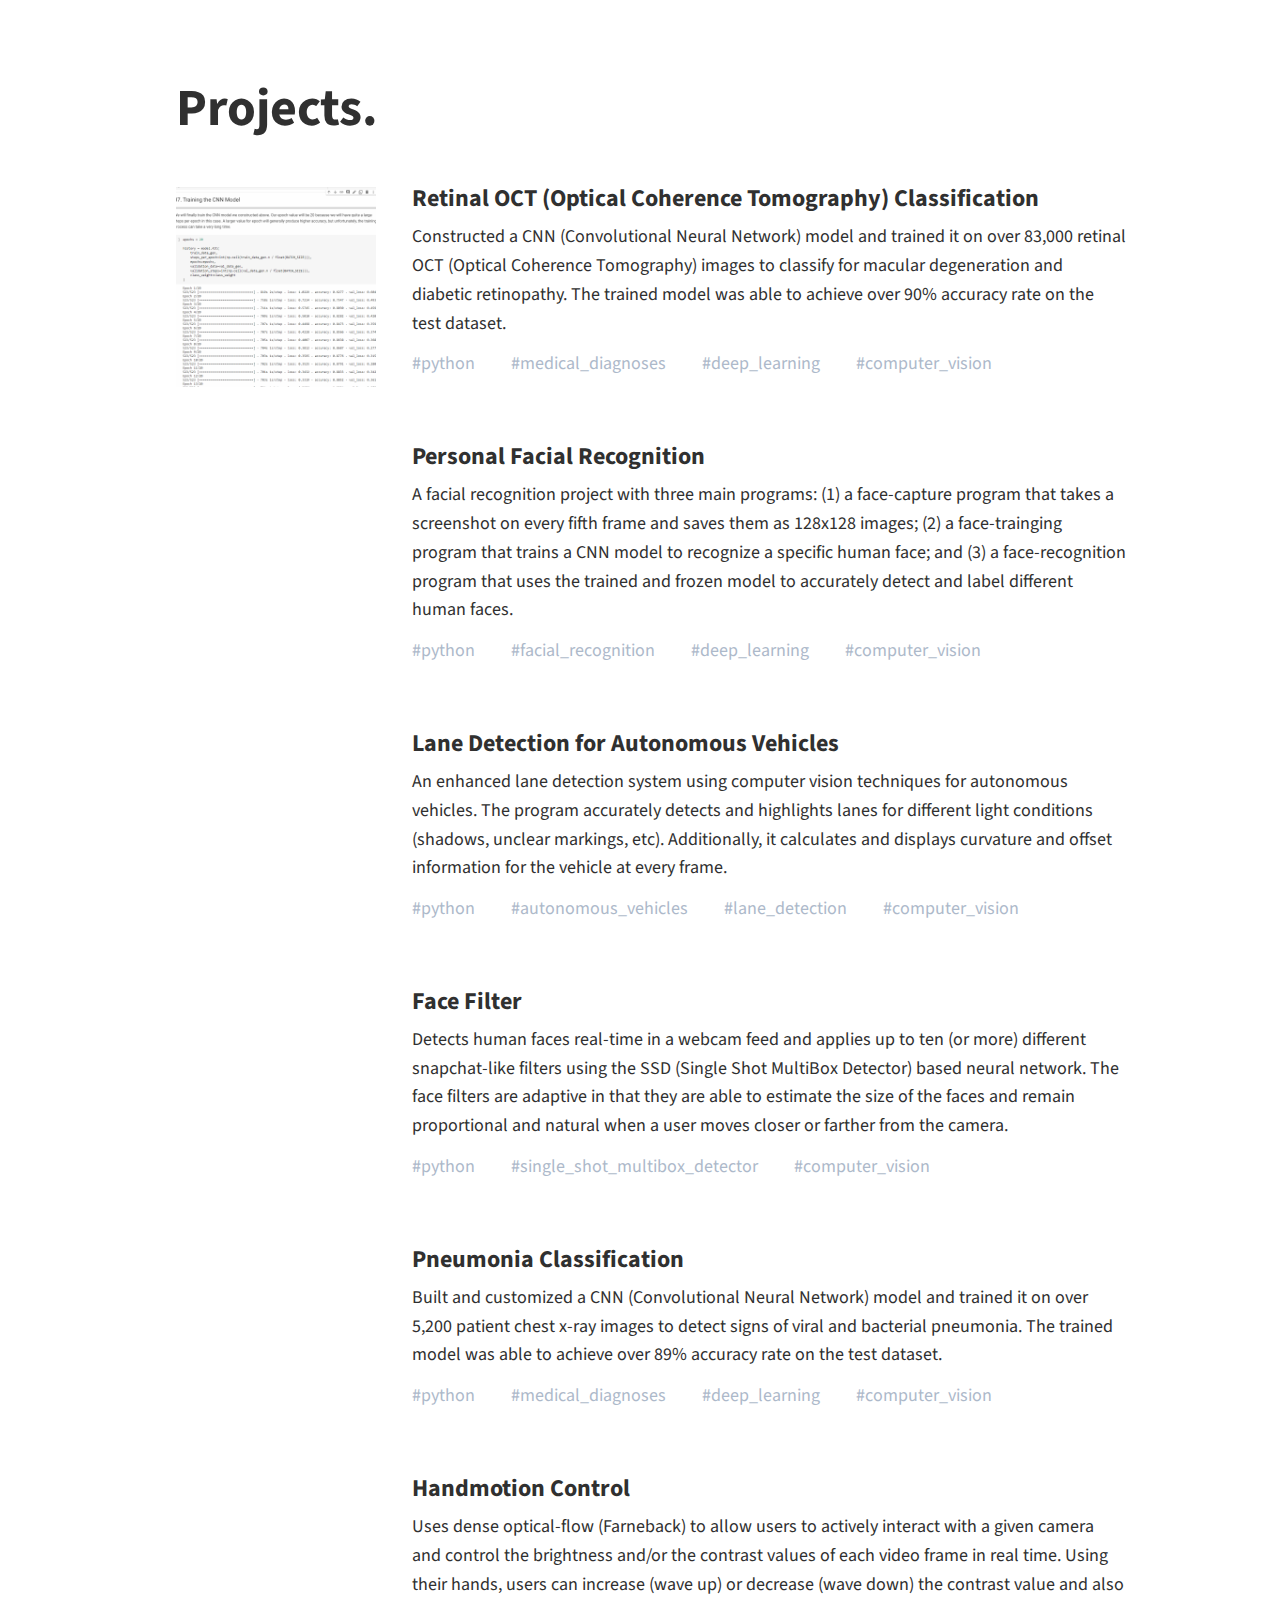
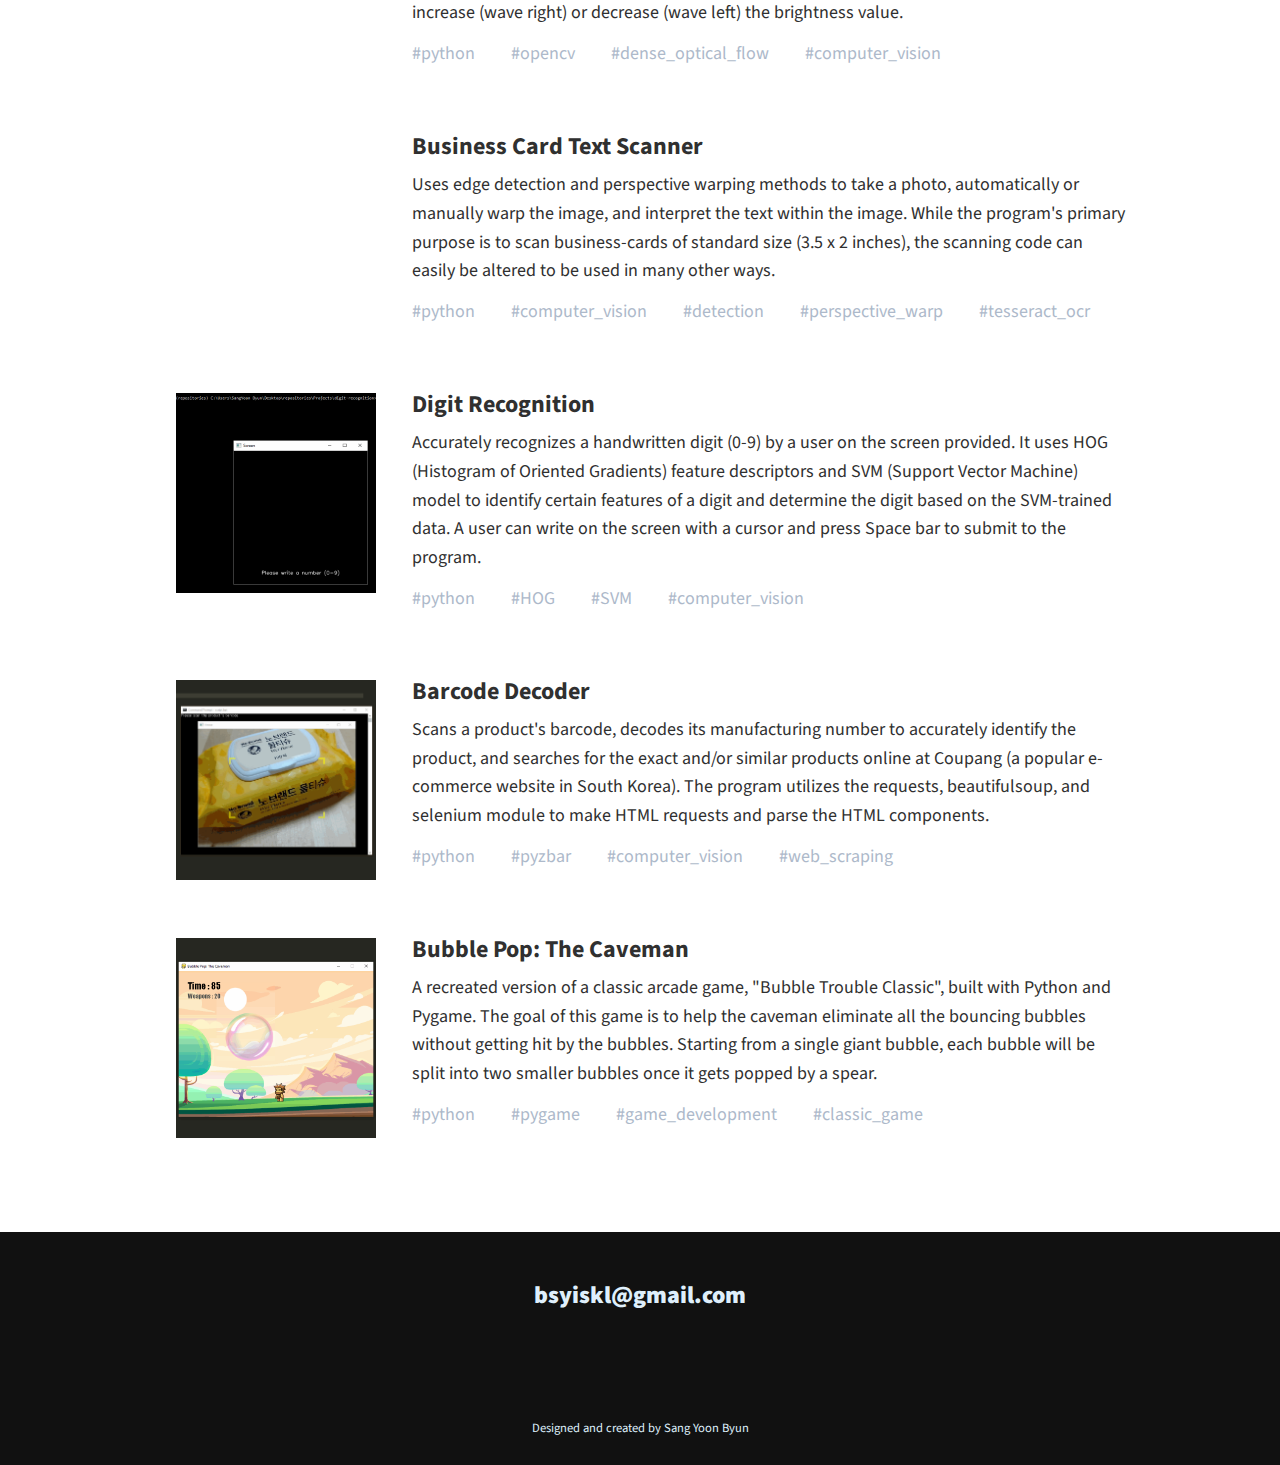
==== commit 358e0b05: "added a new project item" ====
--- a/index.html
+++ b/index.html
@@ -299,9 +299,10 @@
           </p>
           <ul class="portfolio__tag">
             <li>#python</li>
-            <li>#medical_diagnoses</li>
-            <li>#deep_learning</li>
-            <li>#computer_vision</li>
+            <li>#computer_vision</li>
+            <li>#detection</li>
+            <li>#perspective_warp</li>
+            <li>#tesseract_ocr</li>
           </p>
         </div>
 
@@ -332,13 +333,38 @@
         </div>
 
         <!-- PROJECT 9 -->
+        <a href="https://github.com/byunsy/barcode-decode" target="_blank"
+        class="portfolio__item9">
+          <img src="./img/barcode.gif" alt="" class="portfolio__img" />
+        </a>
+        <div class="portfolio__text9">
+          <a href="https://github.com/byunsy/barcode-decode" target="_blank"
+          class="portfolio__item9">
+            <h3>Barcode Decoder</h3>
+          </a>
+          <p>
+            Scans a product's barcode, decodes its manufacturing number to
+            accurately identify the product, and searches for the exact and/or
+            similar products online at Coupang (a popular e-commerce website in
+            South Korea). The program utilizes the requests, beautifulsoup, and
+            selenium module to make HTML requests and parse the HTML components.
+          </p>
+          <ul class="portfolio__tag">
+            <li>#python</li>
+            <li>#pyzbar</li>
+            <li>#computer_vision</li>
+            <li>#web_scraping</li>
+          </p>
+        </div>
+
+        <!-- PROJECT 10 -->
         <a href="https://github.com/byunsy/bubble-pop-game" target="_blank"
-        class="portfolio__item9">
+        class="portfolio__item10">
           <img src="./img/bubble.gif" alt="" class="portfolio__img" />
         </a>
-        <div class="portfolio__text9">
+        <div class="portfolio__text10">
           <a href="https://github.com/byunsy/bubble-pop-game" target="_blank"
-          class="portfolio__item9">
+          class="portfolio__item10">
             <h3>Bubble Pop: The Caveman</h3>
           </a>
           <p>
@@ -351,9 +377,9 @@
           </p>
           <ul class="portfolio__tag">
             <li>#python</li>
-            <li>#medical_diagnoses</li>
-            <li>#deep_learning</li>
-            <li>#computer_vision</li>
+            <li>#pygame</li>
+            <li>#game_development</li>
+            <li>#classic_game</li>
           </p>
         </div>
 
@@ -367,24 +393,28 @@
       </a>
       <ul class="social-list">
         <li class="social-list__item">
-          <a class="social-list__link" href="#"
-            ><i class="fab fa-facebook"></i
-          ></a>
+          <a class="social-list__link" 
+          href="https://www.facebook.com/sangyoon.byun.71/" target="_blank">
+            <i class="fab fa-facebook"></i>
+          </a>
         </li>
         <li class="social-list__item">
-          <a class="social-list__link" href="#"
-            ><i class="fab fa-instagram"></i
-          ></a>
+          <a class="social-list__link" 
+          href="https://www.instagram.com/by.unsy/" target="_blank">
+            <i class="fab fa-instagram"></i>
+          </a>
         </li>
         <li class="social-list__item">
-          <a class="social-list__link" href="#"
-            ><i class="fab fa-linkedin"></i
-          ></a>
+          <a class="social-list__link" 
+          href="https://www.linkedin.com/in/sangyoonbyun/" target="_blank">
+            <i class="fab fa-linkedin"></i>
+          </a>
         </li>
         <li class="social-list__item">
-          <a class="social-list__link" href="#"
-            ><i class="fab fa-github"></i
-          ></a>
+          <a class="social-list__link" 
+          href="https://github.com/byunsy" target="_blank">
+            <i class="fab fa-github"></i>
+          </a>
         </li>
       </ul>
       <p class="footer__text">Designed and created by Sang Yoon Byun</p>
--- a/css/style.css
+++ b/css/style.css
@@ -627,7 +627,8 @@
       "img6 text6"
       "img7 text7"
       "img8 text8"
-      "img9 text9";
+      "img9 text9"
+      "img10 text10";
     grid-column-gap: 2em;
     grid-row-gap: 3em;
   }
@@ -643,10 +644,6 @@
     max-width: 200px;
     overflow: hidden;
   }
-  /* .portfolio__text1 {
-    grid-area: text1;
-    margin-top: 0;
-  } */
 
   /* PORTFOLIO PROJECT 2*/
   .portfolio__item2 {
@@ -655,10 +652,6 @@
     max-width: 200px;
     overflow: hidden;
   }
-  /* .portfolio__text2 {
-    grid-area: text2;
-    margin-top: 0;
-  } */
 
   /* PORTFOLIO PROJECT 3*/
   .portfolio__item3 {
@@ -667,10 +660,6 @@
     max-width: 200px;
     overflow: hidden;
   }
-  /* .portfolio__text3 {
-    grid-area: text3;
-    margin-top: 0;
-  } */
 
   /* PORTFOLIO PROJECT 4*/
   .portfolio__item4 {
@@ -679,10 +668,6 @@
     max-width: 200px;
     overflow: hidden;
   }
-  /* .portfolio__text4 {
-    grid-area: text4;
-    margin-top: 0;
-  } */
 
   /* PORTFOLIO PROJECT 5*/
   .portfolio__item5 {
@@ -691,10 +676,6 @@
     max-width: 200px;
     overflow: hidden;
   }
-  /* .portfolio__text5 {
-    grid-area: text5;
-    margin-top: 0;
-  } */
 
   /* PORTFOLIO PROJECT 6*/
   .portfolio__item6 {
@@ -703,10 +684,6 @@
     max-width: 200px;
     overflow: hidden;
   }
-  /* .portfolio__text6 {
-    grid-area: text6;
-    margin-top: 0;
-  } */
 
   /* PORTFOLIO PROJECT 7*/
   .portfolio__item7 {
@@ -715,10 +692,6 @@
     max-width: 200px;
     overflow: hidden;
   }
-  /* .portfolio__text7 {
-    grid-area: text7;
-    margin-top: 0;
-  } */
 
   /* PORTFOLIO PROJECT 8*/
   .portfolio__item8 {
@@ -727,10 +700,6 @@
     max-width: 200px;
     overflow: hidden;
   }
-  /* .portfolio__text8 {
-    grid-area: text8;
-    margin-top: 0;
-  } */
 
   /* PORTFOLIO PROJECT 9*/
   .portfolio__item9 {
@@ -739,10 +708,14 @@
     max-width: 200px;
     overflow: hidden;
   }
-  /* .portfolio__text9 {
-      grid-area: text9;
-      margin-top: 0;
-    } */
+
+  /* PORTFOLIO PROJECT 10*/
+  .portfolio__item10 {
+    grid-area: img10;
+    background-color: var(--clr-light);
+    max-width: 200px;
+    overflow: hidden;
+  }
 
   .portfolio__img {
     transition: transform 750ms cubic-bezier(0.5, 0, 0.5, 1),
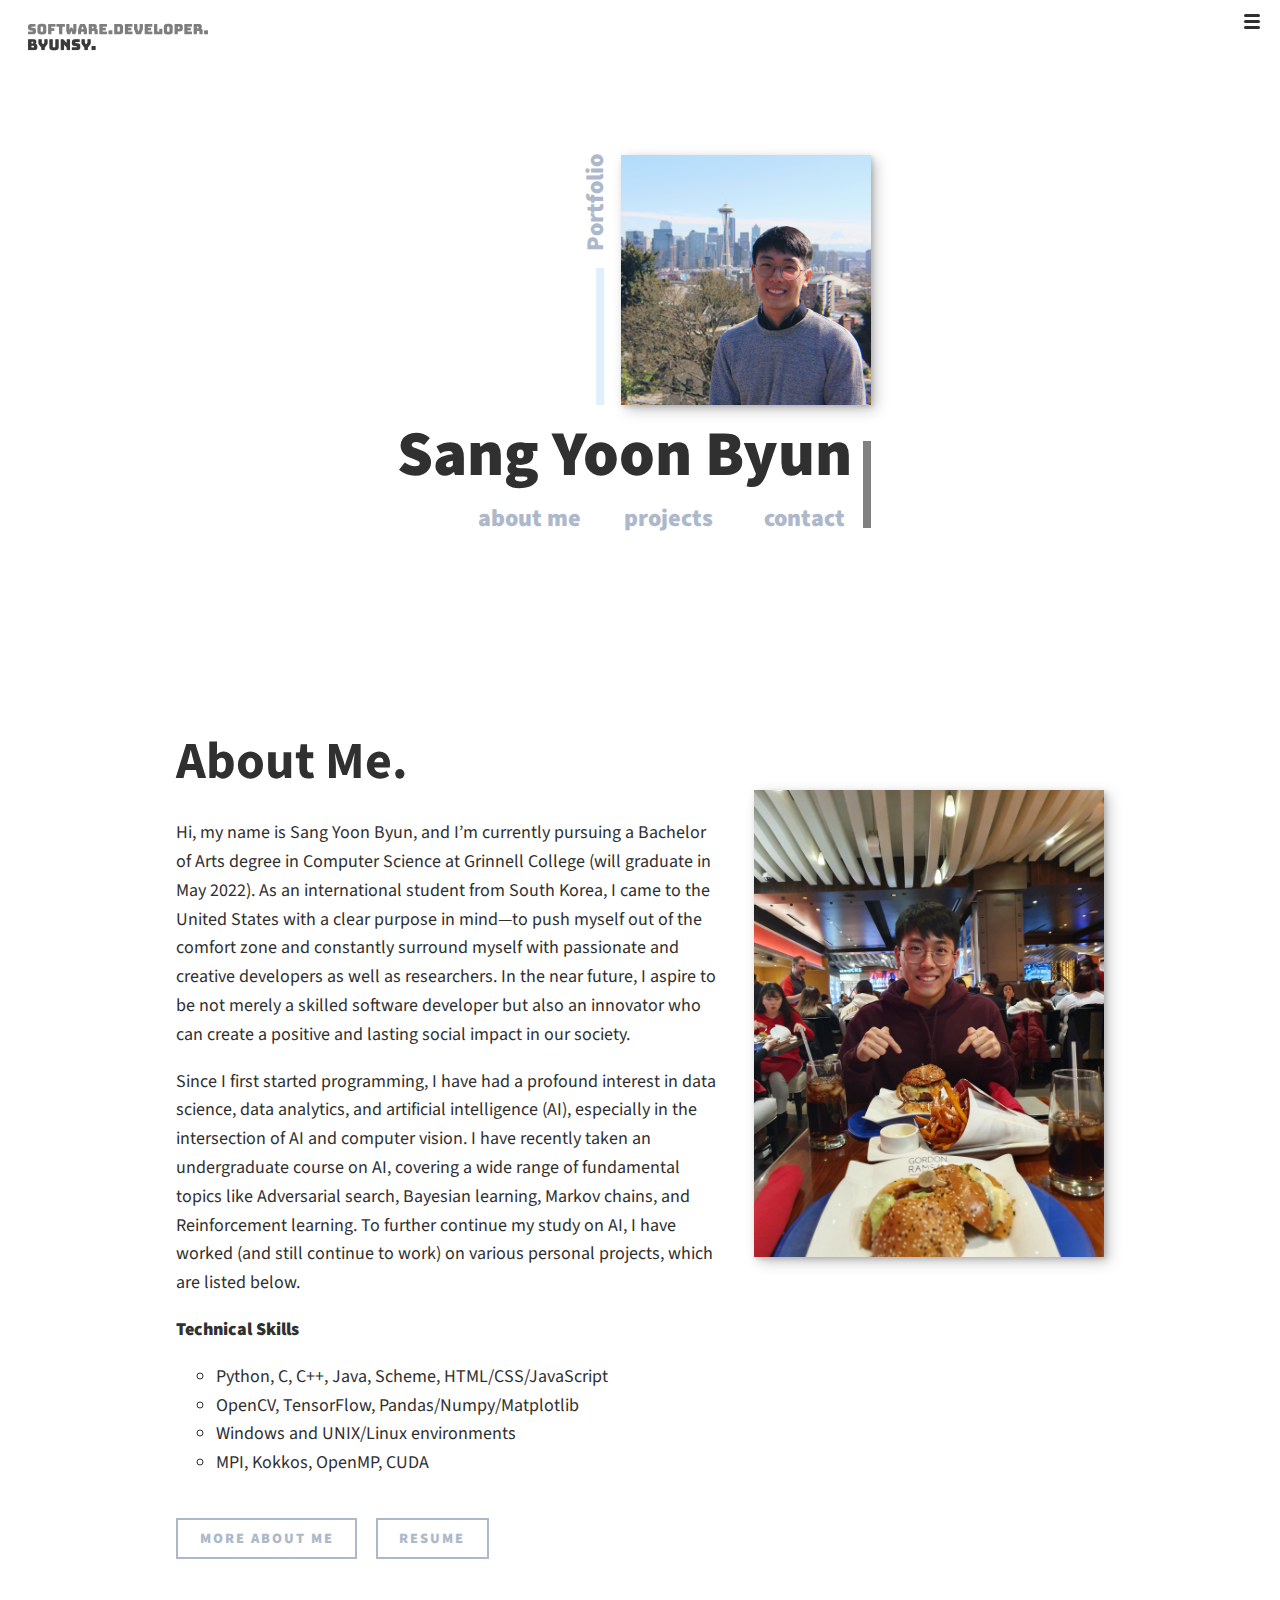
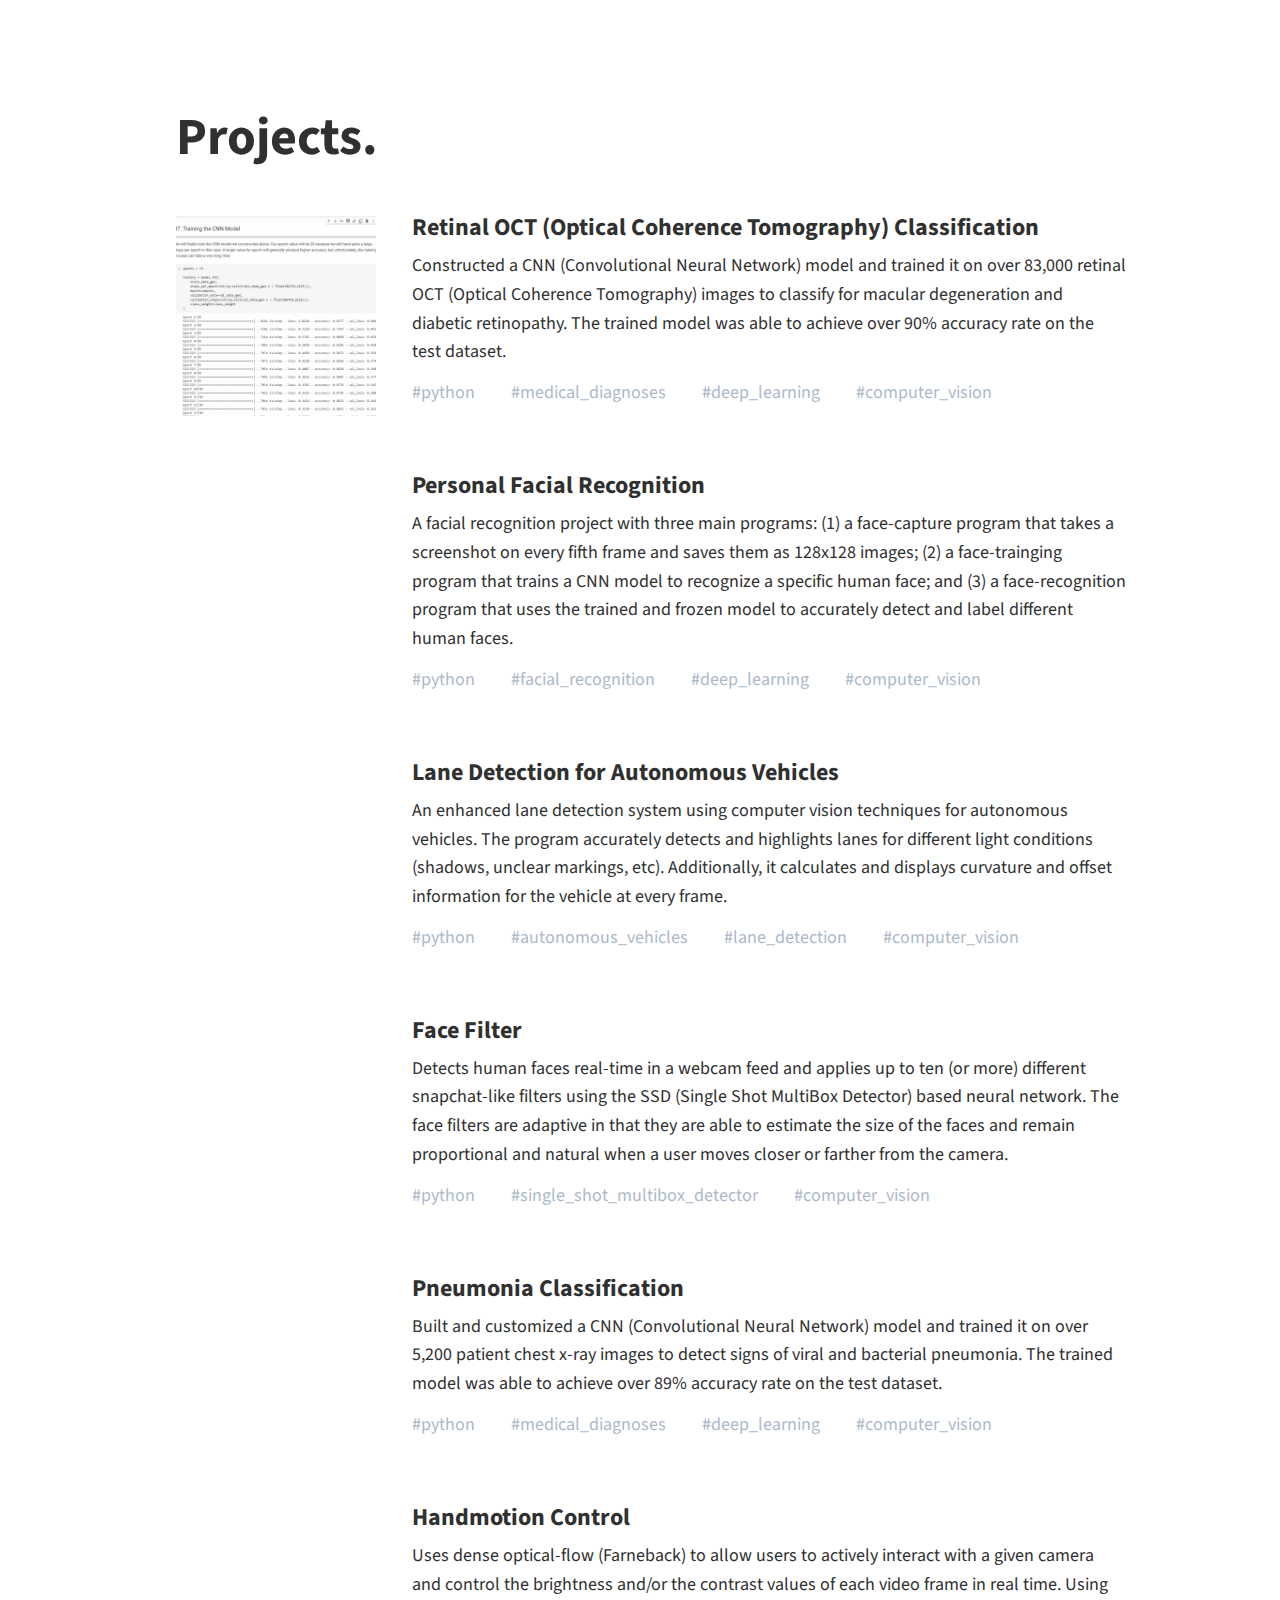
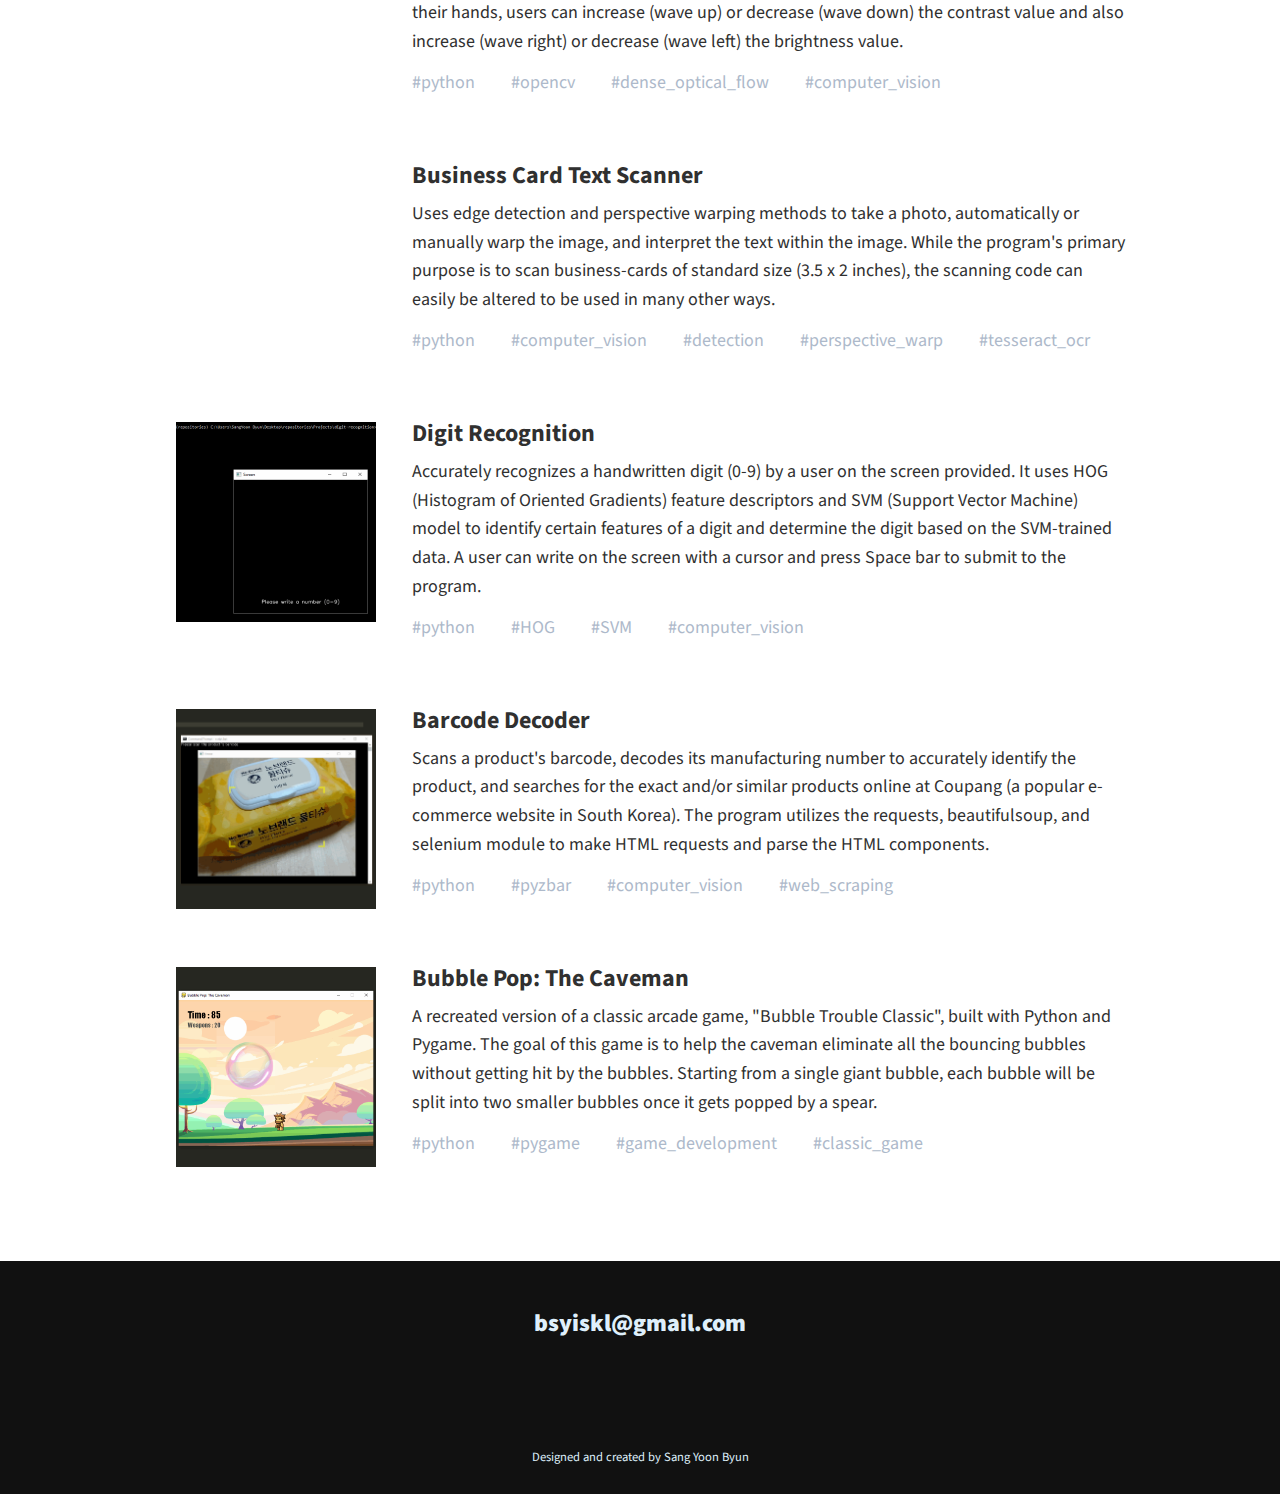
==== commit 5dcaefd6: "updated about-me section" ====
--- a/index.html
+++ b/index.html
@@ -99,12 +99,13 @@
         </p>
         <p>
           Since I first started programming, I have had a profound interest in
-          artificial intelligence (AI), especially in the intersection of AI and
-          computer vision. I have recently taken an undergraduate course on AI,
-          covering a wide range of fundamental topics like Adversarial search,
-          Bayesian learning, Markov chains, and Reinforcement learning. To
-          further continue my study on AI, I have worked (and still continue to
-          work) on various personal projects, which are listed below. 
+          data science, data analytics, and artificial intelligence (AI),
+          especially in the intersection of AI and computer vision. I have
+          recently taken an undergraduate course on AI, covering a wide range of
+          fundamental topics like Adversarial search, Bayesian learning, Markov
+          chains, and Reinforcement learning. To further continue my study on
+          AI, I have worked (and still continue to work) on various personal
+          projects, which are listed below. 
         </p>
         <p><strong>Technical Skills</strong></p>
         <ul class="about-me__skills">
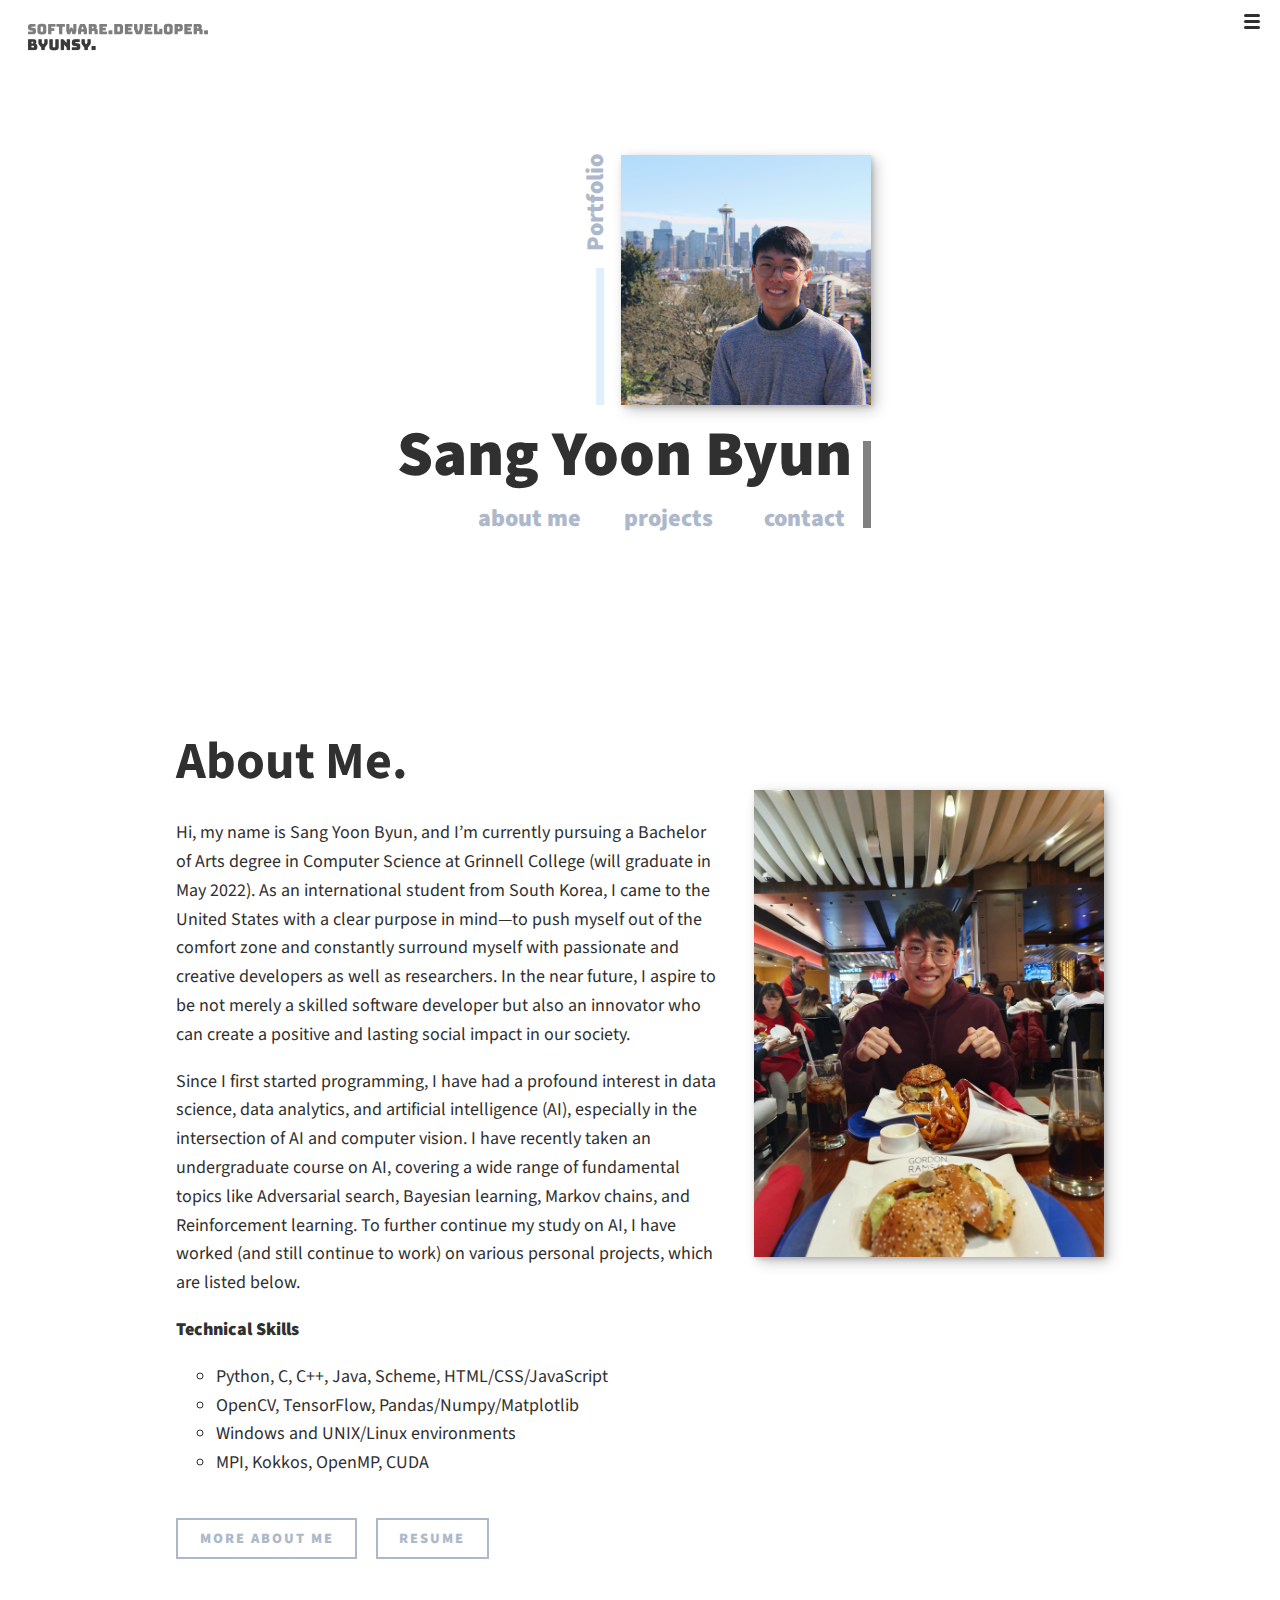
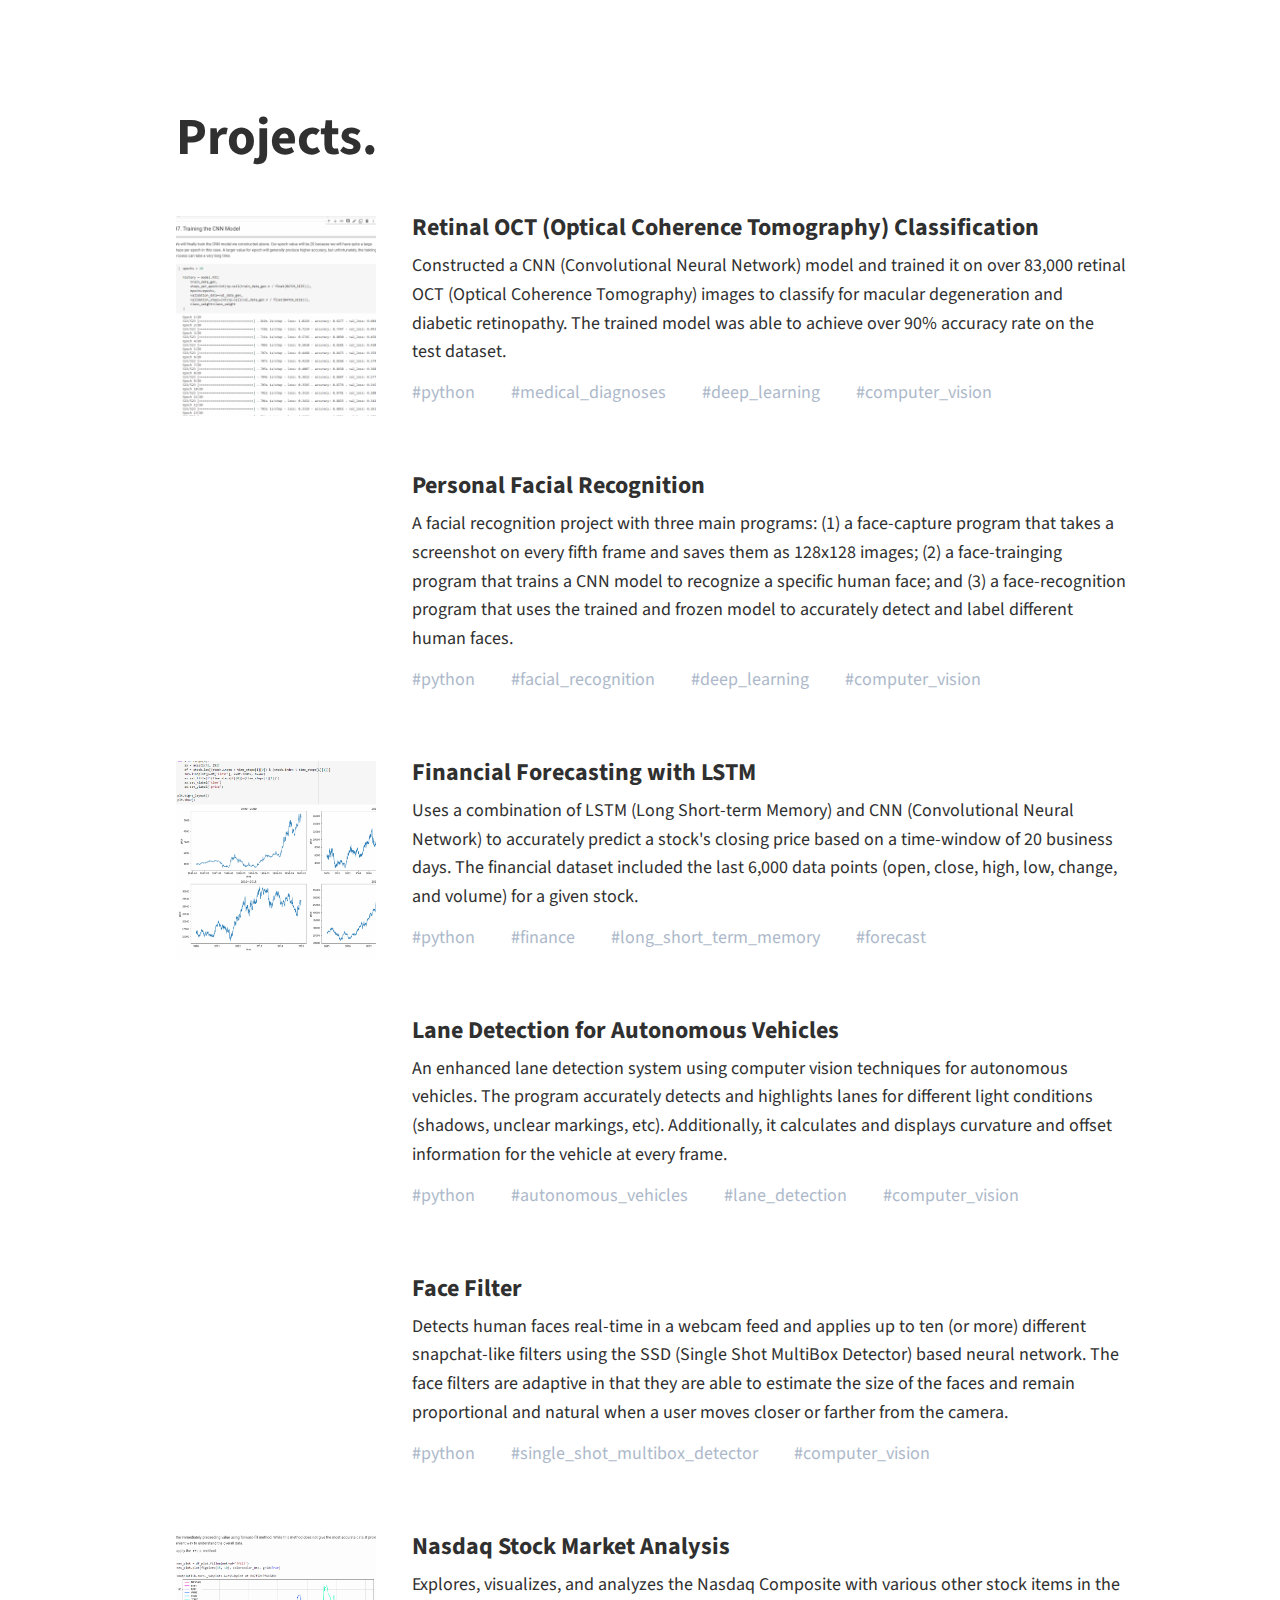
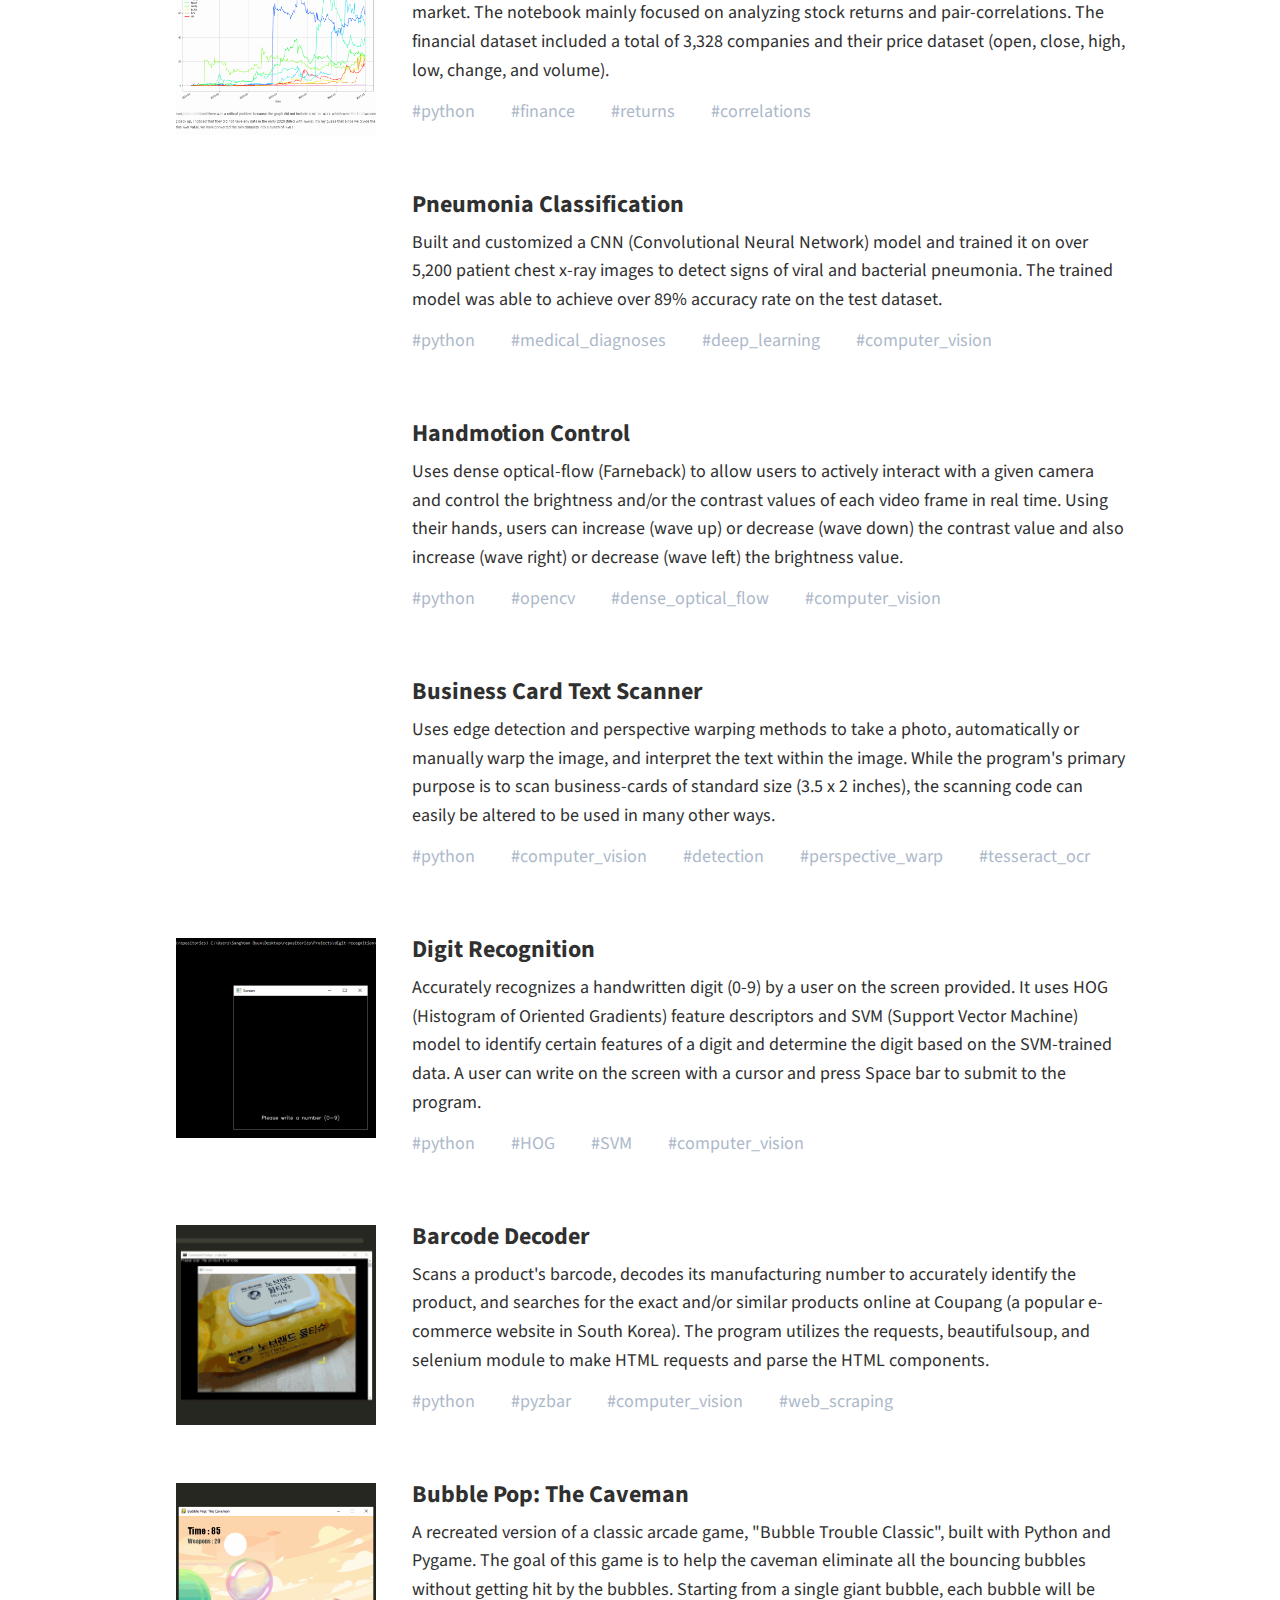
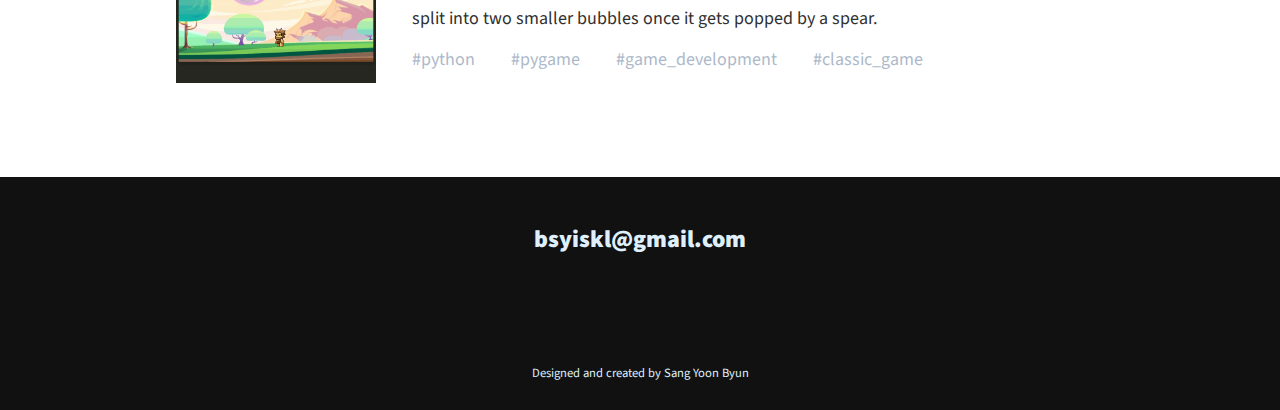
==== commit bb039e03: "updated projects section" ====
--- a/index.html
+++ b/index.html
@@ -161,7 +161,7 @@
         </a>
         <div class="portfolio__text2">
           <a href="https://github.com/byunsy/face-recognition" target="_blank" 
-          class="portfolio__item1">
+          class="portfolio__item2">
             <h3>Personal Facial Recognition</h3>
           </a>
           <p>
@@ -187,7 +187,7 @@
         </a>
         <div class="portfolio__text3">
           <a href="https://github.com/byunsy/enhanced-lane-detection" target="_blank"
-          class="portfolio__item1">
+          class="portfolio__item3">
             <h3>Lane Detection for Autonomous Vehicles</h3>
           </a>
           <p>
@@ -212,7 +212,7 @@
         </a>
         <div class="portfolio__text4">
           <a href="https://github.com/byunsy/face-filter" target="_blank"
-          class="portfolio__item1">
+          class="portfolio__item4">
             <h3>Face Filter</h3>
           </a>
           <p>
@@ -237,7 +237,7 @@
         </a>
         <div class="portfolio__text5">
           <a href="https://github.com/byunsy/pneumonia-classification" target="_blank"
-          class="portfolio__item1">
+          class="portfolio__item5">
             <h3>Pneumonia Classification</h3>
           </a>
           <p>
@@ -261,7 +261,7 @@
         </a>
         <div class="portfolio__text6">
           <a href="https://github.com/byunsy/handmotion-control" target="_blank"
-          class="portfolio__item1">
+          class="portfolio__item6">
             <h3>Handmotion Control</h3>
           </a>
           <p>
@@ -381,6 +381,56 @@
             <li>#pygame</li>
             <li>#game_development</li>
             <li>#classic_game</li>
+          </p>
+        </div>
+
+        <!-- PROJECT 11 -->
+        <a href="https://github.com/byunsy/financial-forecasting" target="_blank"
+        class="portfolio__item11">
+          <img src="./img/forecast.gif" alt="" class="portfolio__img" />
+        </a>
+        <div class="portfolio__text11">
+          <a href="https://github.com/byunsy/financial-forecasting" target="_blank"
+          class="portfolio__item11">
+            <h3>Financial Forecasting with LSTM</h3>
+          </a>
+          <p>
+            Uses a combination of LSTM (Long Short-term Memory) and CNN
+            (Convolutional Neural Network) to accurately predict a stock's
+            closing price based on a time-window of 20 business days. The
+            financial dataset included the last 6,000 data points (open, close,
+            high, low, change, and volume) for a given stock.
+          </p>
+          <ul class="portfolio__tag">
+            <li>#python</li>
+            <li>#finance</li>
+            <li>#long_short_term_memory</li>
+            <li>#forecast</li>
+          </p>
+        </div>
+
+        <!-- PROJECT 12 -->
+        <a href="https://github.com/byunsy/nasdaq-analysis" target="_blank"
+        class="portfolio__item12">
+          <img src="./img/nasdaq.gif" alt="" class="portfolio__img" />
+        </a>
+        <div class="portfolio__text12">
+          <a href="https://github.com/byunsy/nasdaq-analysis" target="_blank"
+          class="portfolio__item12">
+            <h3>Nasdaq Stock Market Analysis</h3>
+          </a>
+          <p>
+            Explores, visualizes, and analyzes the Nasdaq Composite with various
+            other stock items in the market. The notebook mainly focused on
+            analyzing stock returns and pair-correlations. The financial dataset
+            included a total of 3,328 companies and their price dataset (open,
+            close, high, low, change, and volume).
+          </p>
+          <ul class="portfolio__tag">
+            <li>#python</li>
+            <li>#finance</li>
+            <li>#returns</li>
+            <li>#correlations</li>
           </p>
         </div>
 
--- a/css/style.css
+++ b/css/style.css
@@ -621,8 +621,10 @@
     grid-template-areas:
       "img1 text1"
       "img2 text2"
+      "img11 text11"
       "img3 text3"
       "img4 text4"
+      "img12 text12"
       "img5 text5"
       "img6 text6"
       "img7 text7"
@@ -644,6 +646,9 @@
     max-width: 200px;
     overflow: hidden;
   }
+  .portfolio__text1 {
+    grid-area: text1;
+  }
 
   /* PORTFOLIO PROJECT 2*/
   .portfolio__item2 {
@@ -652,6 +657,9 @@
     max-width: 200px;
     overflow: hidden;
   }
+  .portfolio__text2 {
+    grid-area: text2;
+  }
 
   /* PORTFOLIO PROJECT 3*/
   .portfolio__item3 {
@@ -660,6 +668,9 @@
     max-width: 200px;
     overflow: hidden;
   }
+  .portfolio__text3 {
+    grid-area: text3;
+  }
 
   /* PORTFOLIO PROJECT 4*/
   .portfolio__item4 {
@@ -668,6 +679,9 @@
     max-width: 200px;
     overflow: hidden;
   }
+  .portfolio__text4 {
+    grid-area: text4;
+  }
 
   /* PORTFOLIO PROJECT 5*/
   .portfolio__item5 {
@@ -676,6 +690,9 @@
     max-width: 200px;
     overflow: hidden;
   }
+  .portfolio__text5 {
+    grid-area: text5;
+  }
 
   /* PORTFOLIO PROJECT 6*/
   .portfolio__item6 {
@@ -684,6 +701,9 @@
     max-width: 200px;
     overflow: hidden;
   }
+  .portfolio__text6 {
+    grid-area: text6;
+  }
 
   /* PORTFOLIO PROJECT 7*/
   .portfolio__item7 {
@@ -692,6 +712,9 @@
     max-width: 200px;
     overflow: hidden;
   }
+  .portfolio__text7 {
+    grid-area: text7;
+  }
 
   /* PORTFOLIO PROJECT 8*/
   .portfolio__item8 {
@@ -700,6 +723,9 @@
     max-width: 200px;
     overflow: hidden;
   }
+  .portfolio__text8 {
+    grid-area: text8;
+  }
 
   /* PORTFOLIO PROJECT 9*/
   .portfolio__item9 {
@@ -708,6 +734,9 @@
     max-width: 200px;
     overflow: hidden;
   }
+  .portfolio__text9 {
+    grid-area: text9;
+  }
 
   /* PORTFOLIO PROJECT 10*/
   .portfolio__item10 {
@@ -715,6 +744,31 @@
     background-color: var(--clr-light);
     max-width: 200px;
     overflow: hidden;
+  }
+  .portfolio__text10 {
+    grid-area: text10;
+  }
+
+  /* PORTFOLIO PROJECT 11*/
+  .portfolio__item11 {
+    grid-area: img11;
+    background-color: var(--clr-light);
+    max-width: 200px;
+    overflow: hidden;
+  }
+  .portfolio__text11 {
+    grid-area: text11;
+  }
+
+  /* PORTFOLIO PROJECT 12*/
+  .portfolio__item12 {
+    grid-area: img12;
+    background-color: var(--clr-light);
+    max-width: 200px;
+    overflow: hidden;
+  }
+  .portfolio__text12 {
+    grid-area: text12;
   }
 
   .portfolio__img {
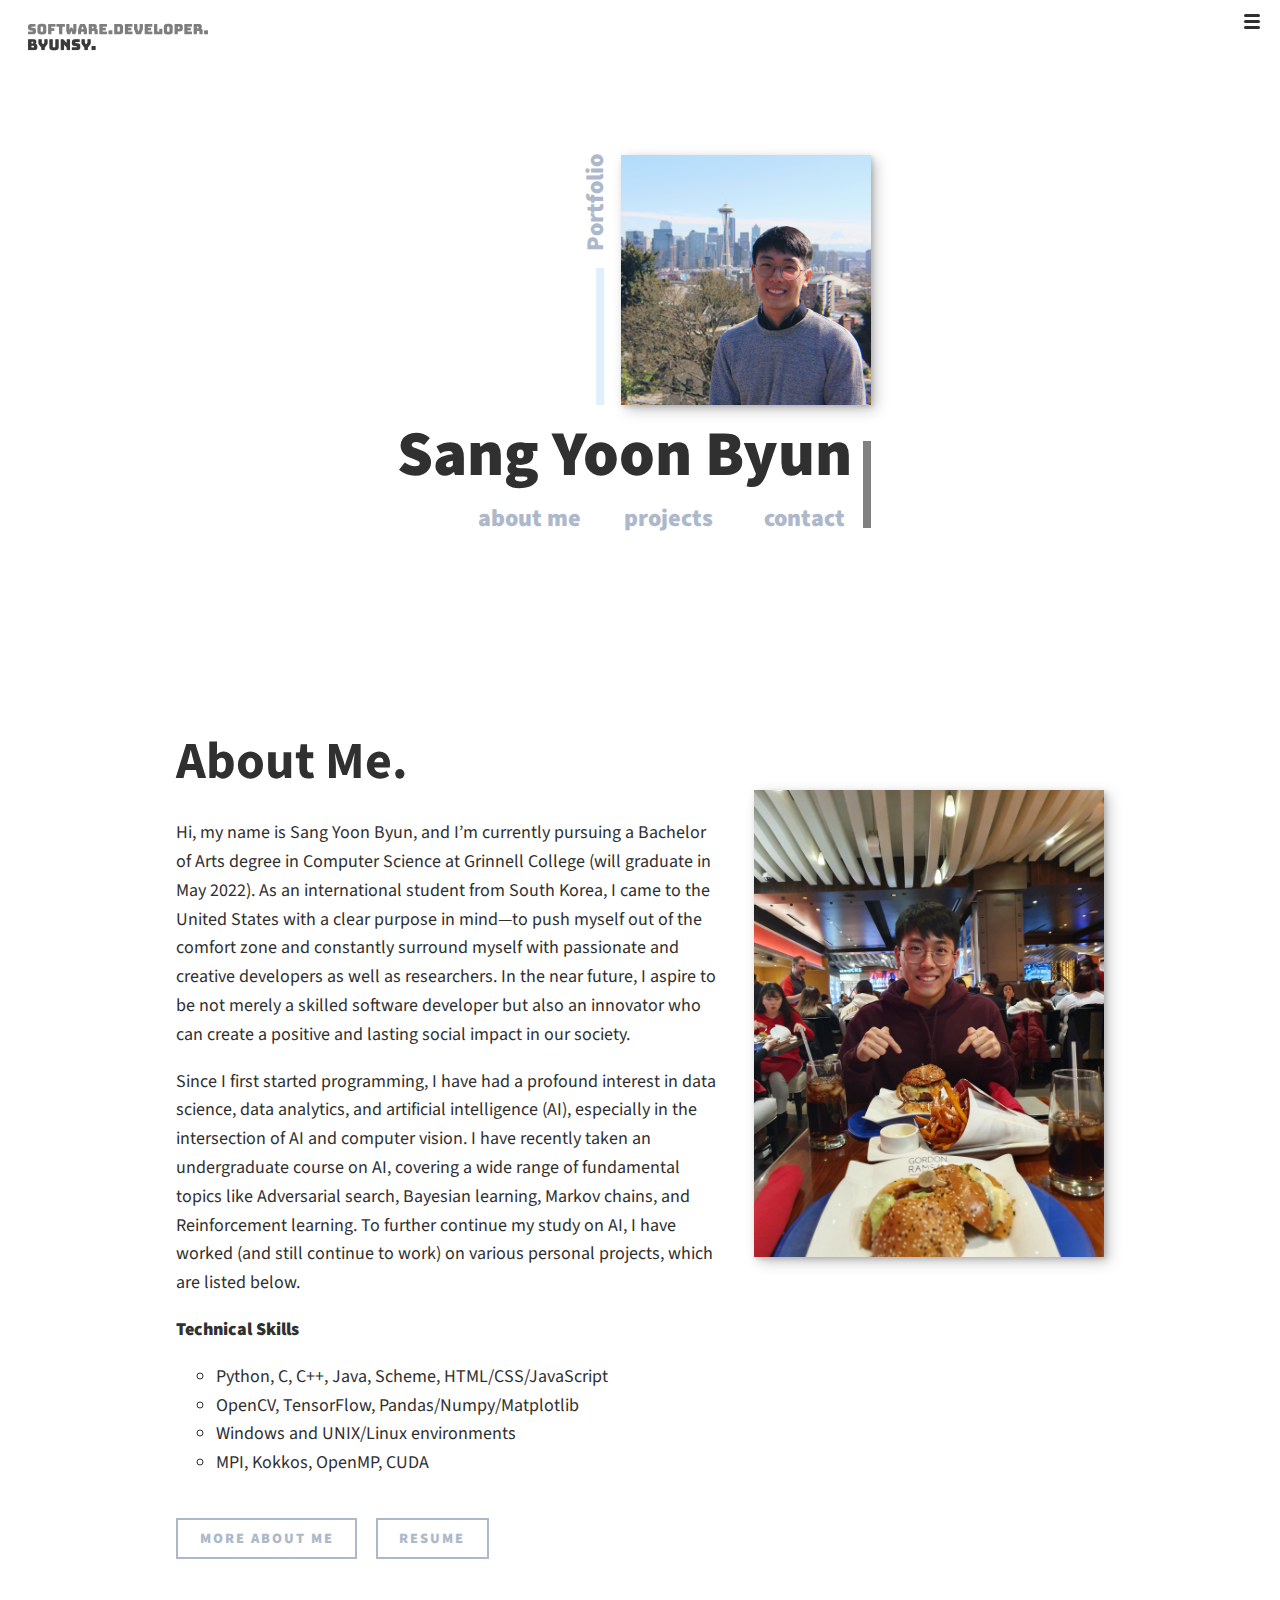
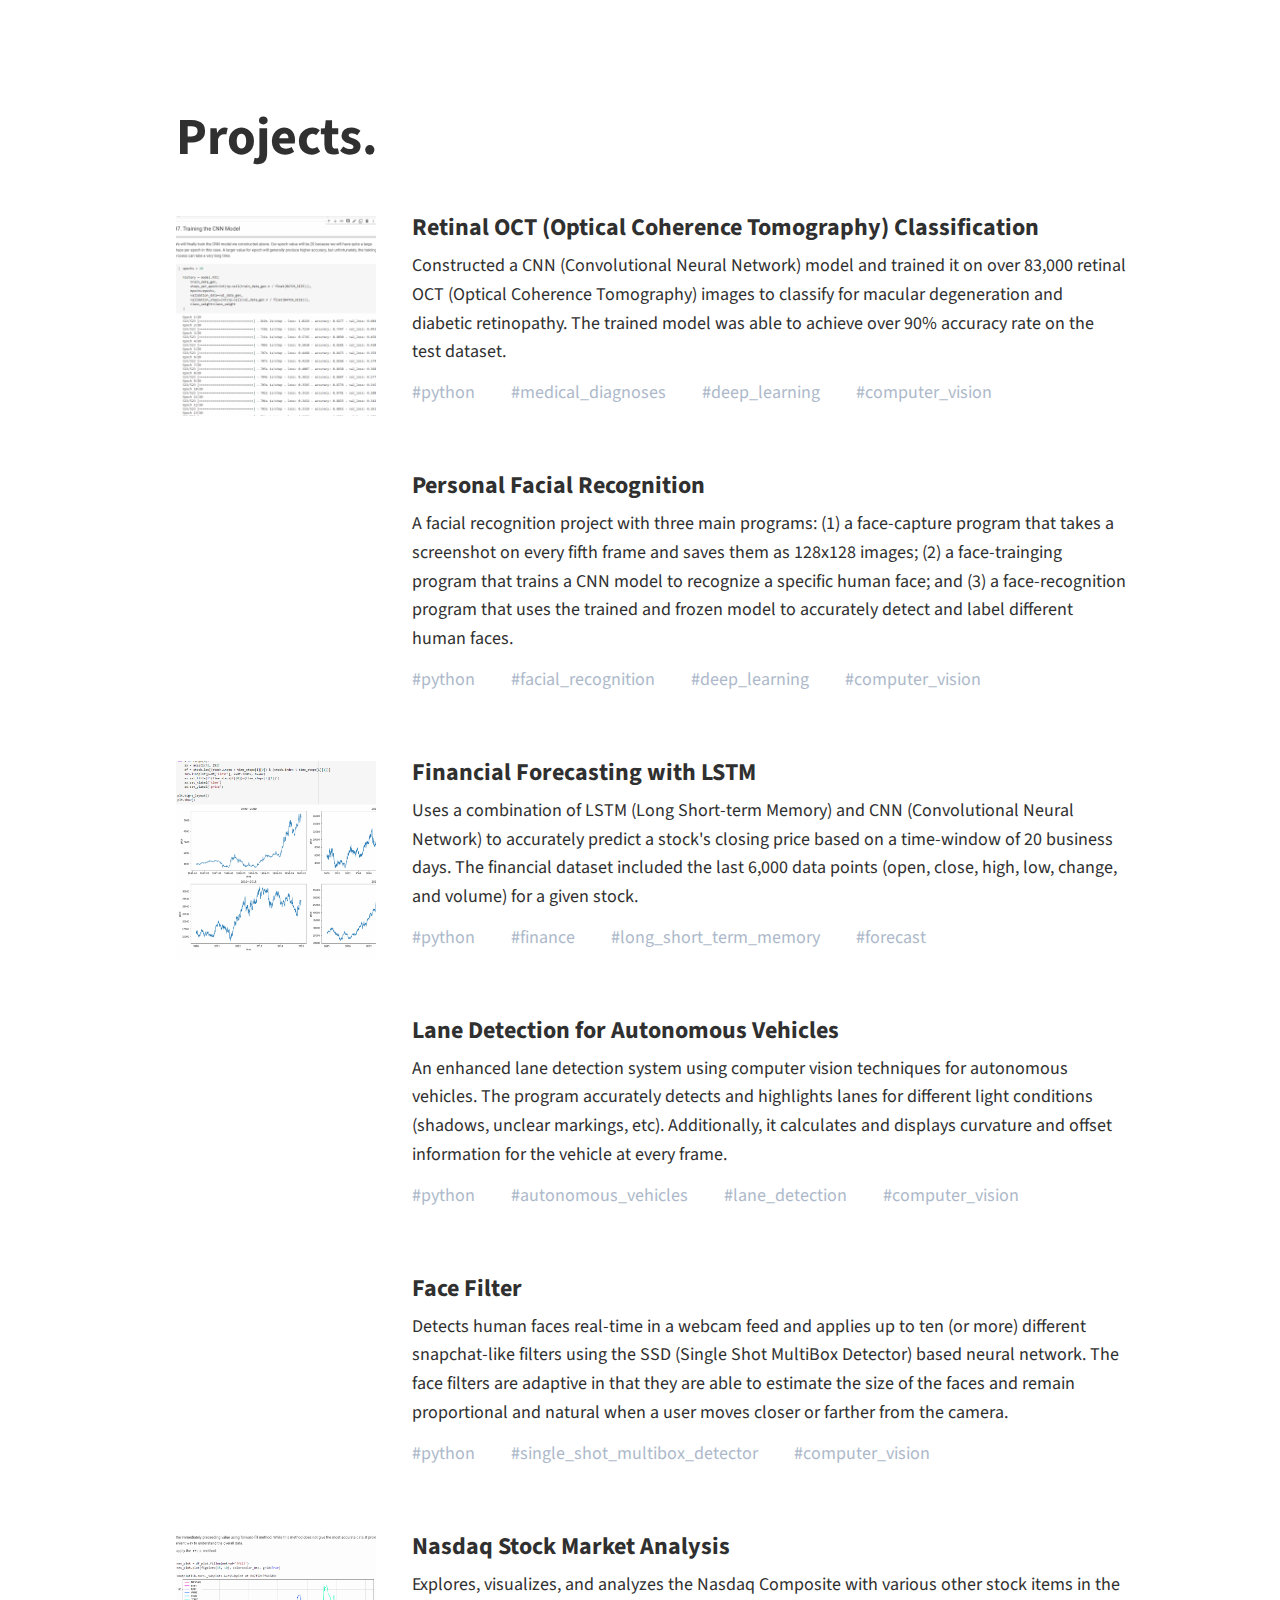
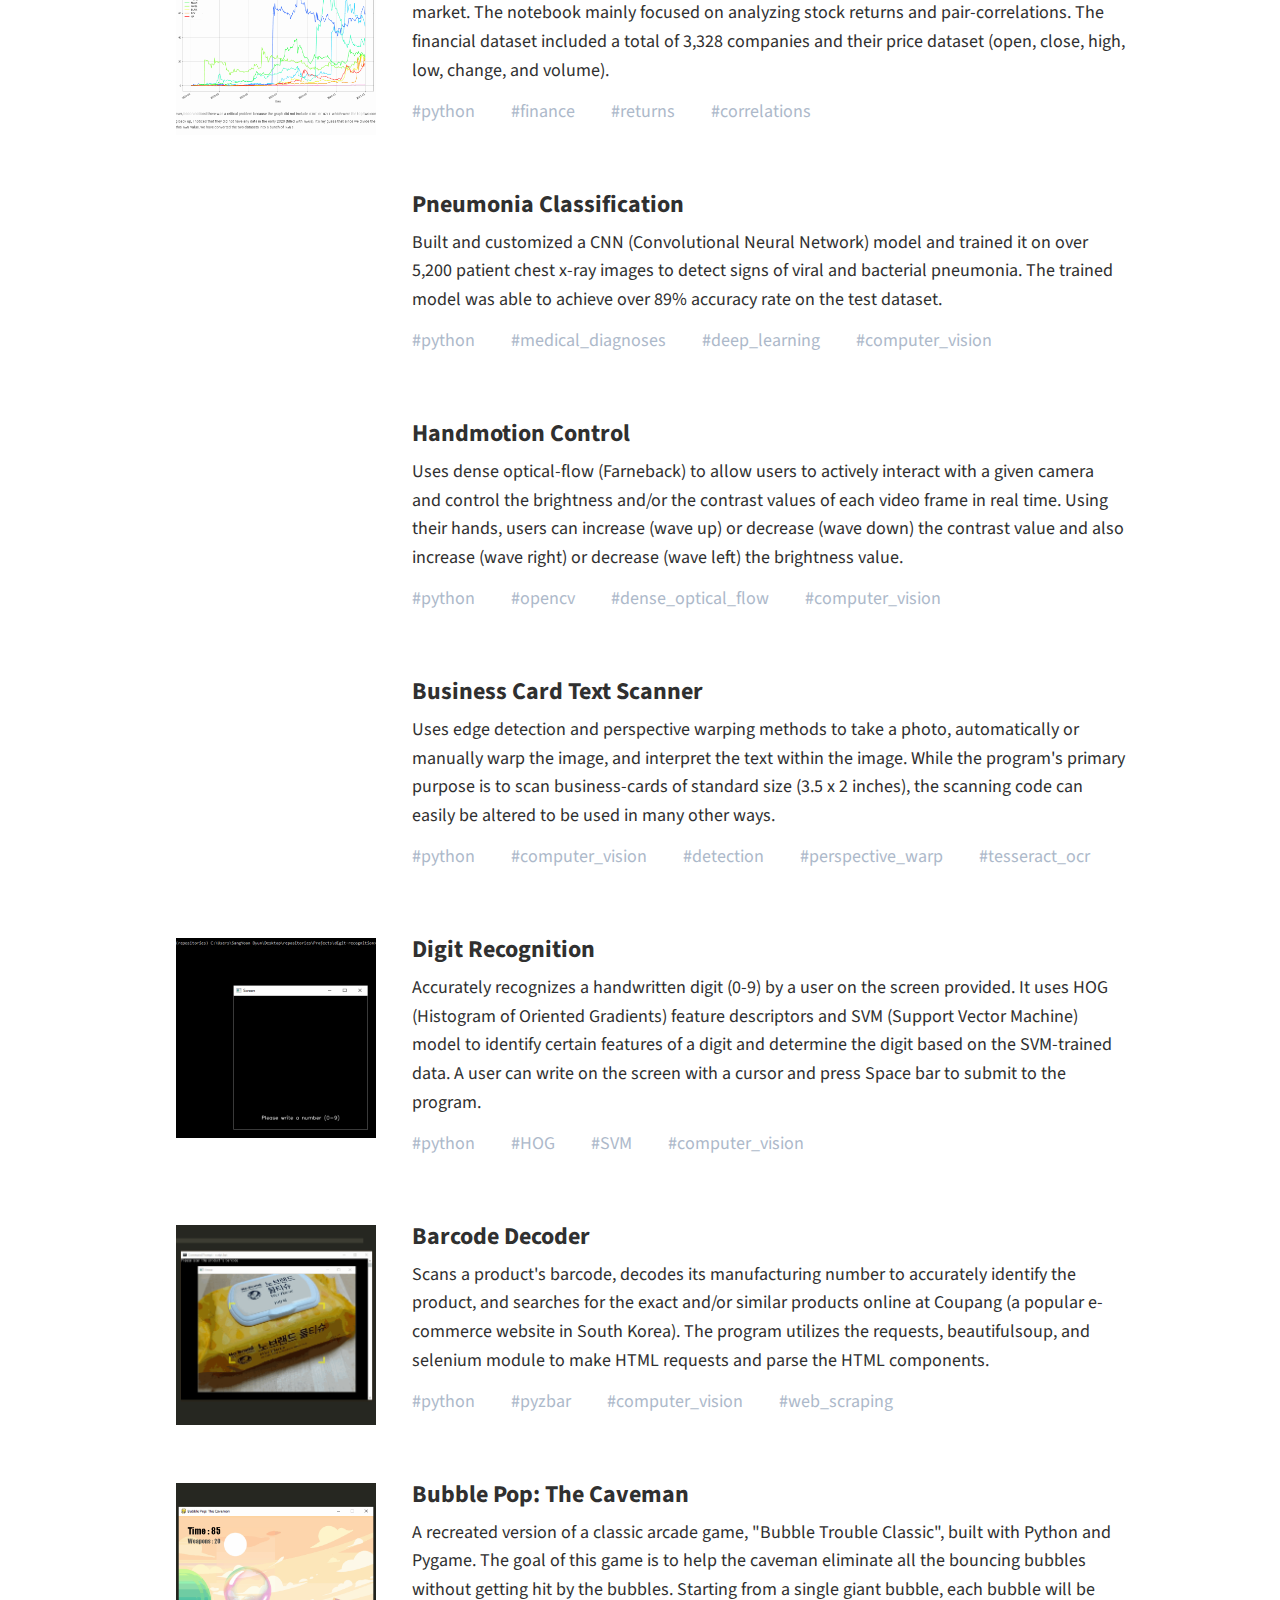
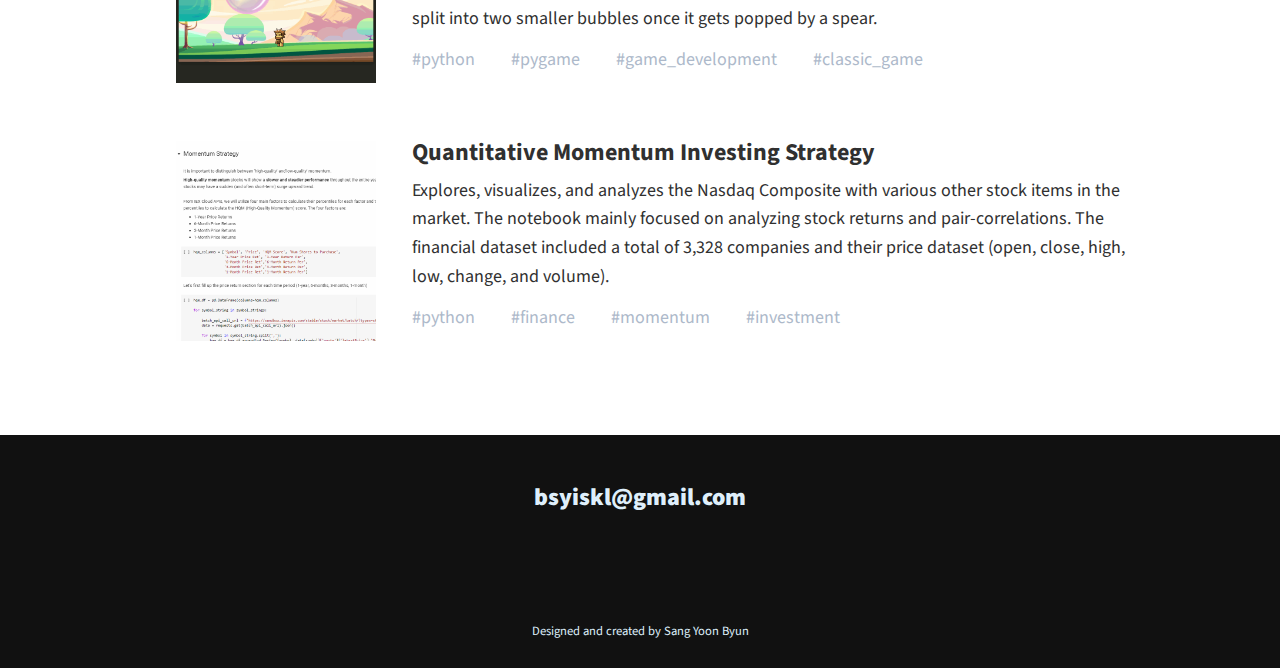
==== commit 1549103b: "added projects section" ====
--- a/index.html
+++ b/index.html
@@ -434,6 +434,31 @@
           </p>
         </div>
 
+        <!-- PROJECT 13 -->
+        <a href="https://github.com/byunsy/quantitative-momentum" target="_blank"
+        class="portfolio__item13">
+          <img src="./img/q_momentum.gif" alt="" class="portfolio__img" />
+        </a>
+        <div class="portfolio__text13">
+          <a href="https://github.com/byunsy/quantitative-momentum" target="_blank"
+          class="portfolio__item13">
+            <h3>Quantitative Momentum Investing Strategy</h3>
+          </a>
+          <p>
+            Explores, visualizes, and analyzes the Nasdaq Composite with various
+            other stock items in the market. The notebook mainly focused on
+            analyzing stock returns and pair-correlations. The financial dataset
+            included a total of 3,328 companies and their price dataset (open,
+            close, high, low, change, and volume).
+          </p>
+          <ul class="portfolio__tag">
+            <li>#python</li>
+            <li>#finance</li>
+            <li>#momentum</li>
+            <li>#investment</li>
+          </p>
+        </div>
+
       </div>
     </section>
 
--- a/css/style.css
+++ b/css/style.css
@@ -630,7 +630,8 @@
       "img7 text7"
       "img8 text8"
       "img9 text9"
-      "img10 text10";
+      "img10 text10"
+      "img13 text13";
     grid-column-gap: 2em;
     grid-row-gap: 3em;
   }
@@ -769,6 +770,17 @@
   }
   .portfolio__text12 {
     grid-area: text12;
+  }
+
+  /* PORTFOLIO PROJECT 13*/
+  .portfolio__item13 {
+    grid-area: img13;
+    background-color: var(--clr-light);
+    max-width: 200px;
+    overflow: hidden;
+  }
+  .portfolio__text13 {
+    grid-area: text13;
   }
 
   .portfolio__img {
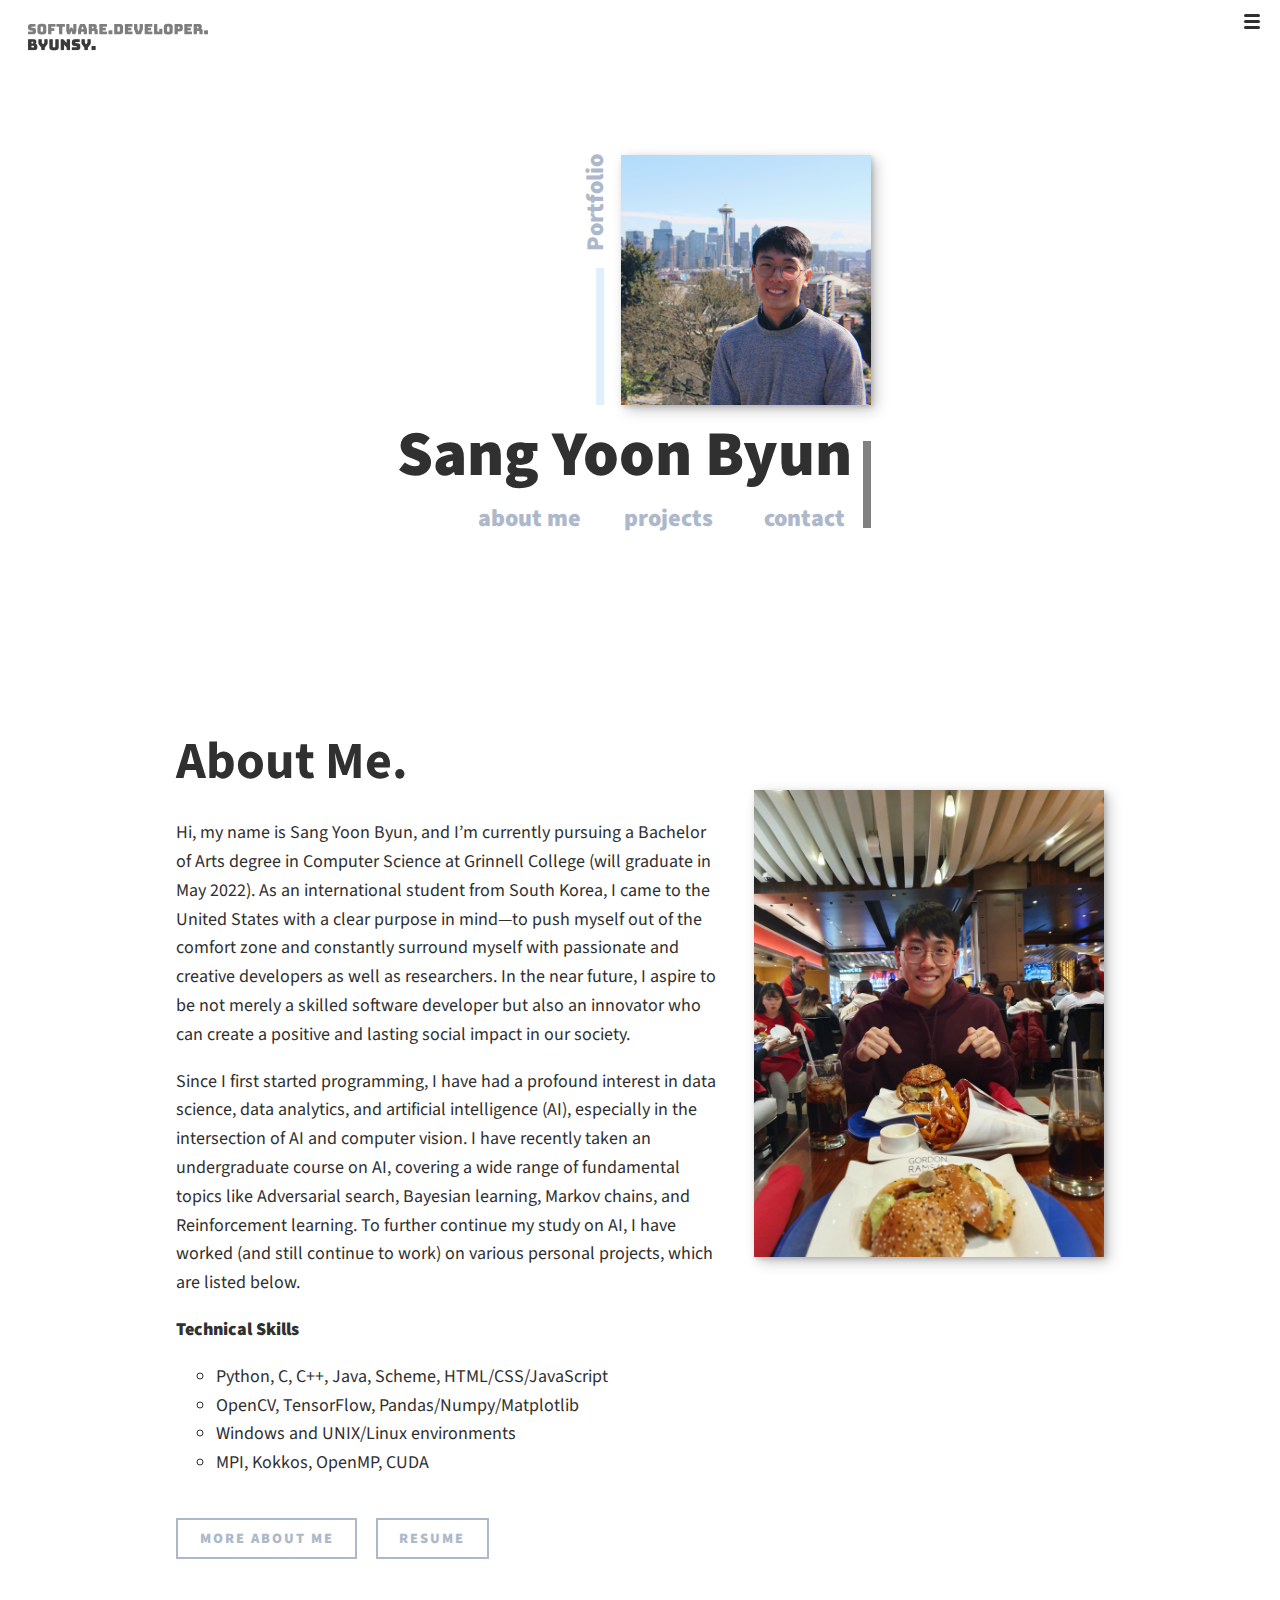
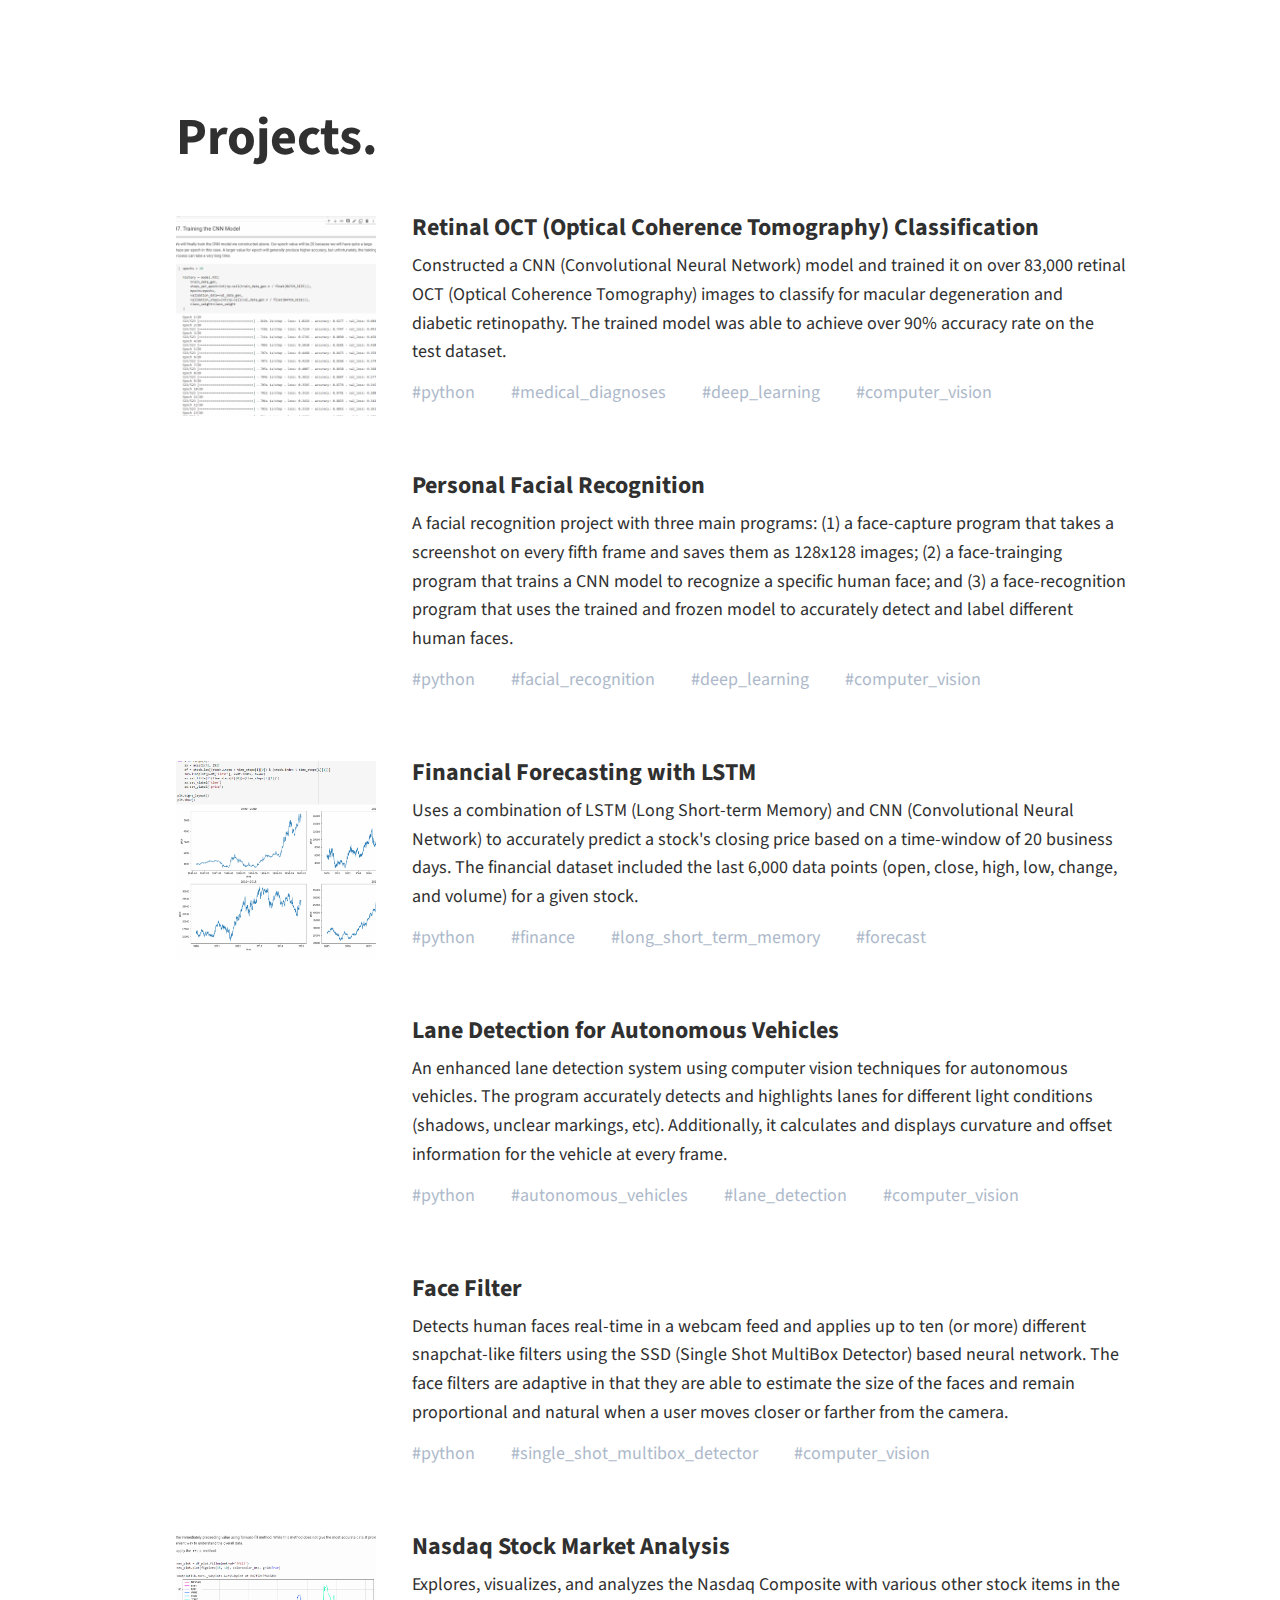
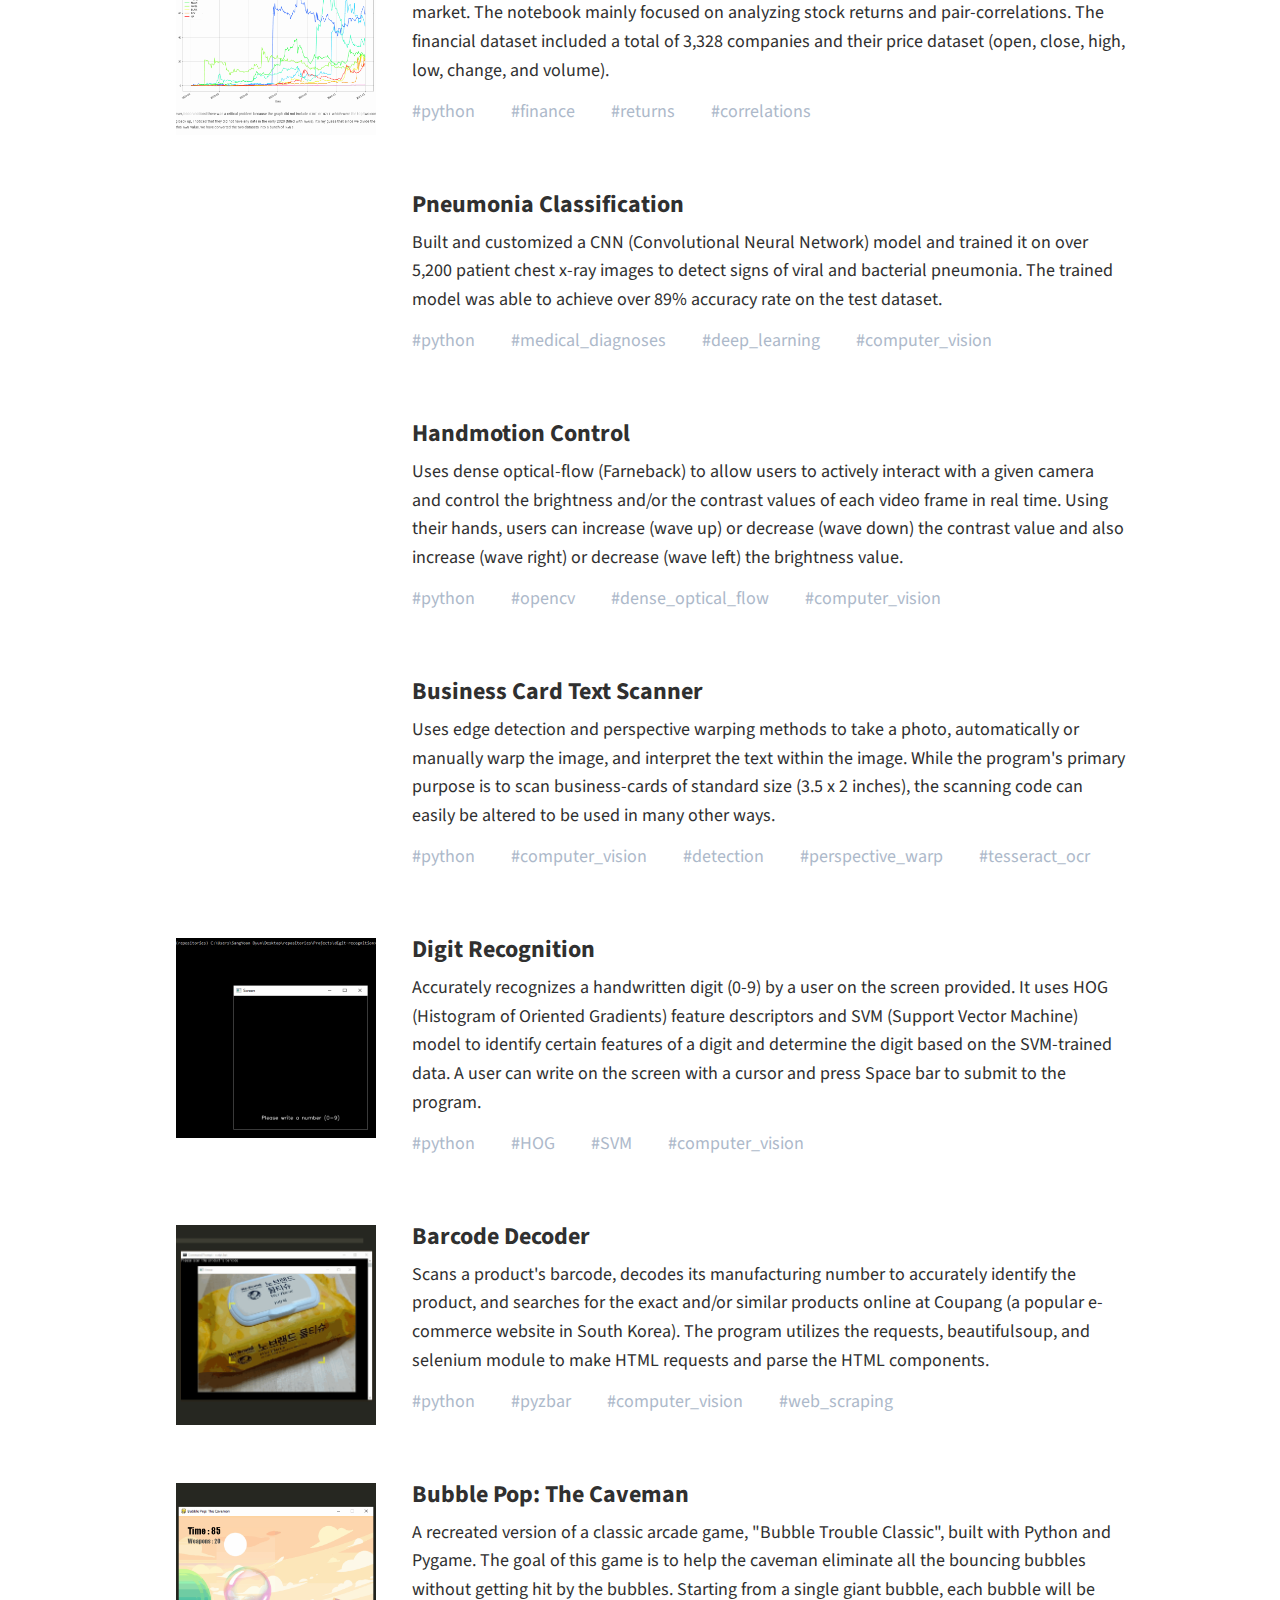
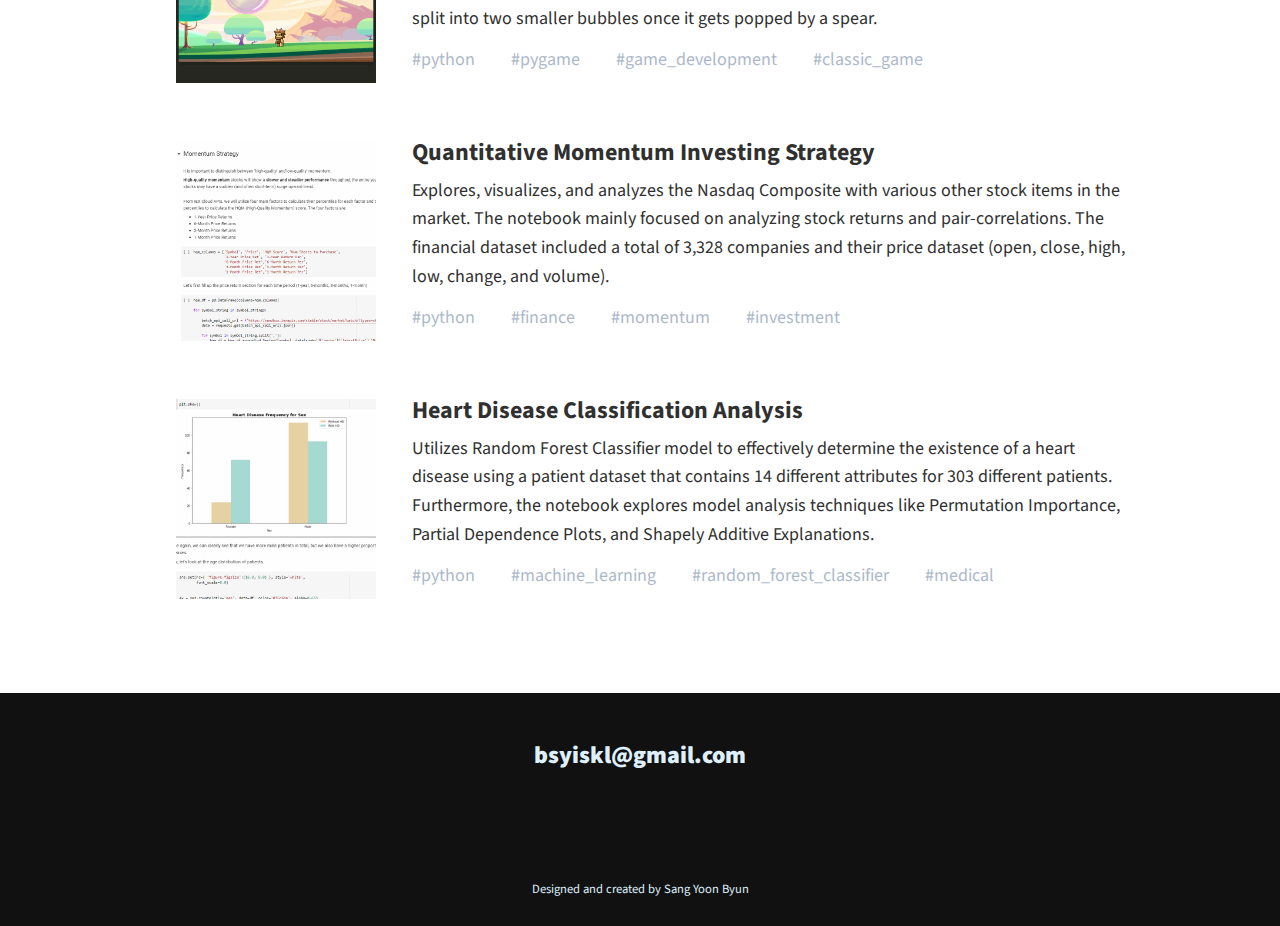
==== commit 1f29270e: "updated projects section" ====
--- a/index.html
+++ b/index.html
@@ -459,6 +459,32 @@
           </p>
         </div>
 
+        <!-- PROJECT 14 -->
+        <a href="https://github.com/byunsy/heart-disease-diagnosis" target="_blank"
+        class="portfolio__item14">
+          <img src="./img/heart.gif" alt="" class="portfolio__img" />
+        </a>
+        <div class="portfolio__text14">
+          <a href="https://github.com/byunsy/heart-disease-diagnosis" target="_blank"
+          class="portfolio__item14">
+            <h3>Heart Disease Classification Analysis</h3>
+          </a>
+          <p>
+            Utilizes Random Forest Classifier model to effectively determine the
+            existence of a heart disease using a patient dataset that contains
+            14 different attributes for 303 different patients. Furthermore, the
+            notebook explores model analysis techniques like Permutation
+            Importance, Partial Dependence Plots, and Shapely Additive
+            Explanations.
+          </p>
+          <ul class="portfolio__tag">
+            <li>#python</li>
+            <li>#machine_learning</li>
+            <li>#random_forest_classifier</li>
+            <li>#medical</li>
+          </p>
+        </div>
+
       </div>
     </section>
 
--- a/css/style.css
+++ b/css/style.css
@@ -631,7 +631,8 @@
       "img8 text8"
       "img9 text9"
       "img10 text10"
-      "img13 text13";
+      "img13 text13"
+      "img14 text14";
     grid-column-gap: 2em;
     grid-row-gap: 3em;
   }
@@ -781,6 +782,17 @@
   }
   .portfolio__text13 {
     grid-area: text13;
+  }
+
+  /* PORTFOLIO PROJECT 14*/
+  .portfolio__item14 {
+    grid-area: img14;
+    background-color: var(--clr-light);
+    max-width: 200px;
+    overflow: hidden;
+  }
+  .portfolio__text14 {
+    grid-area: text14;
   }
 
   .portfolio__img {
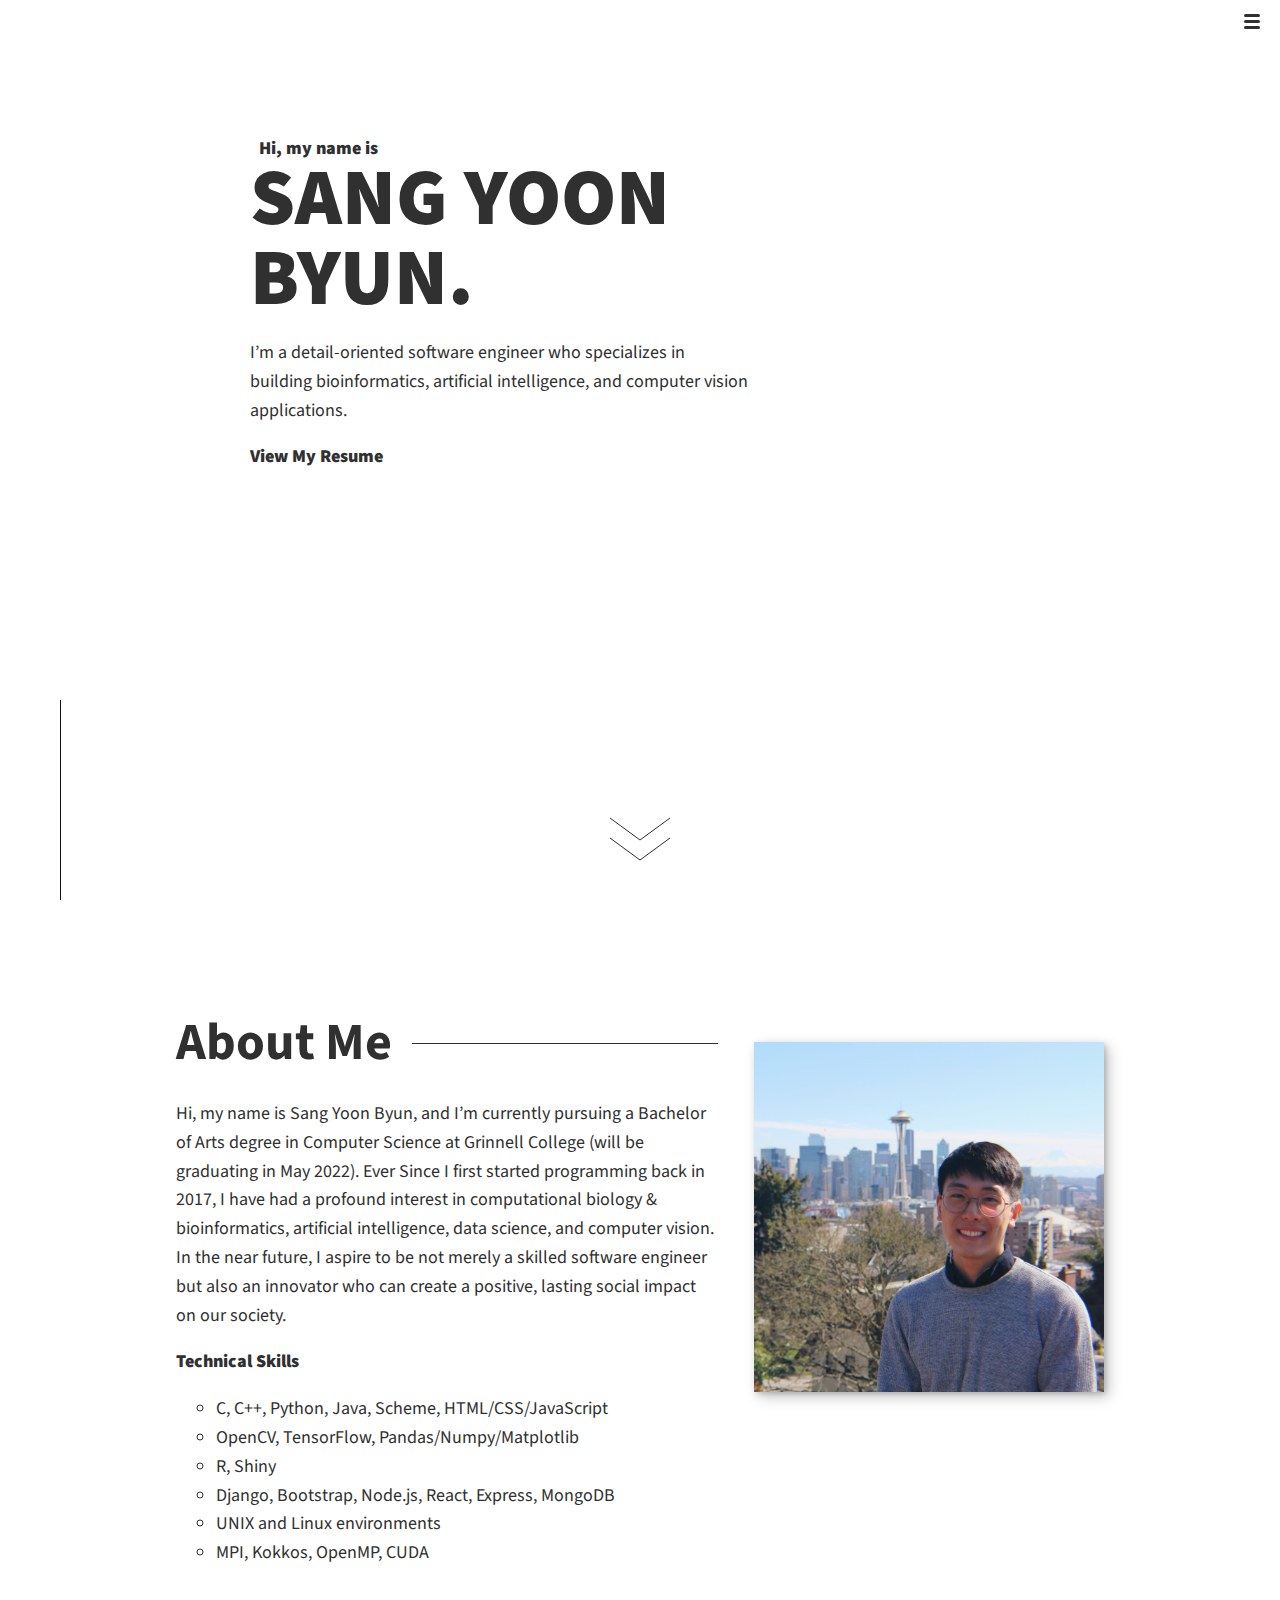
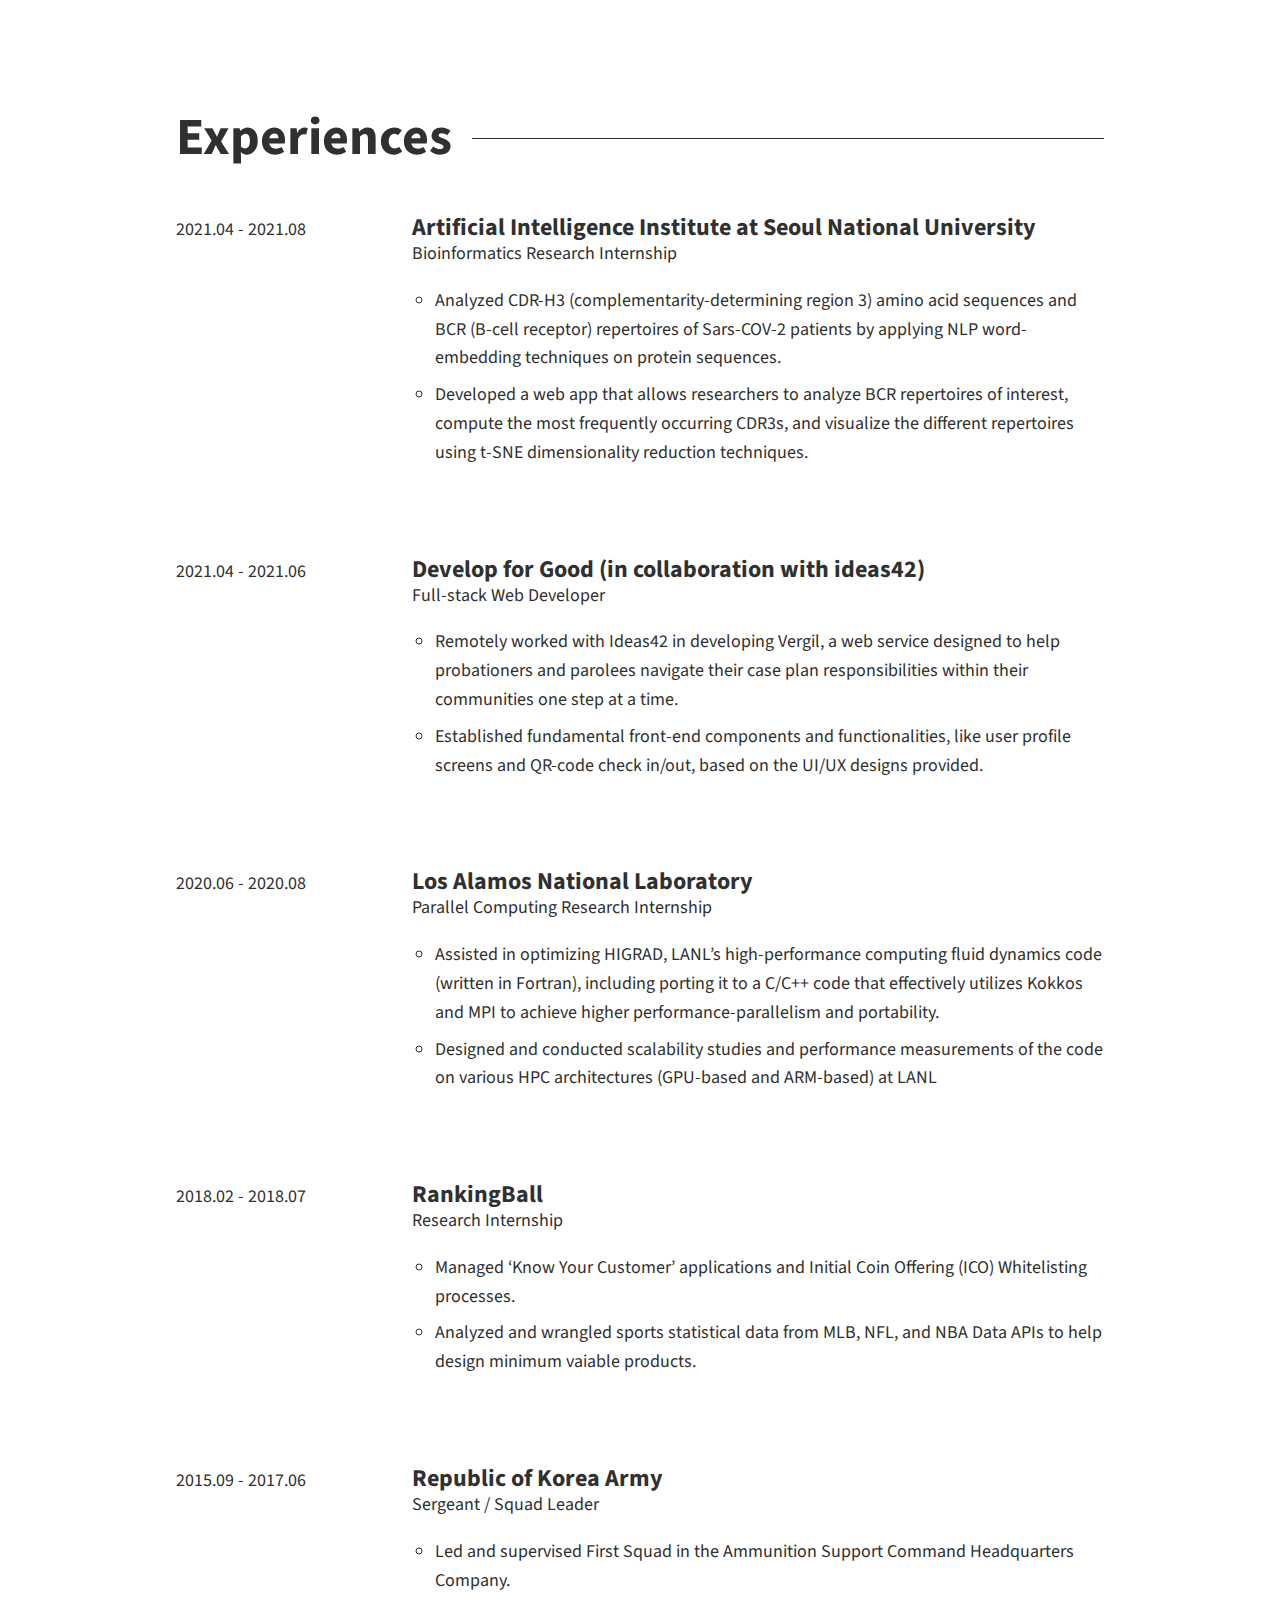
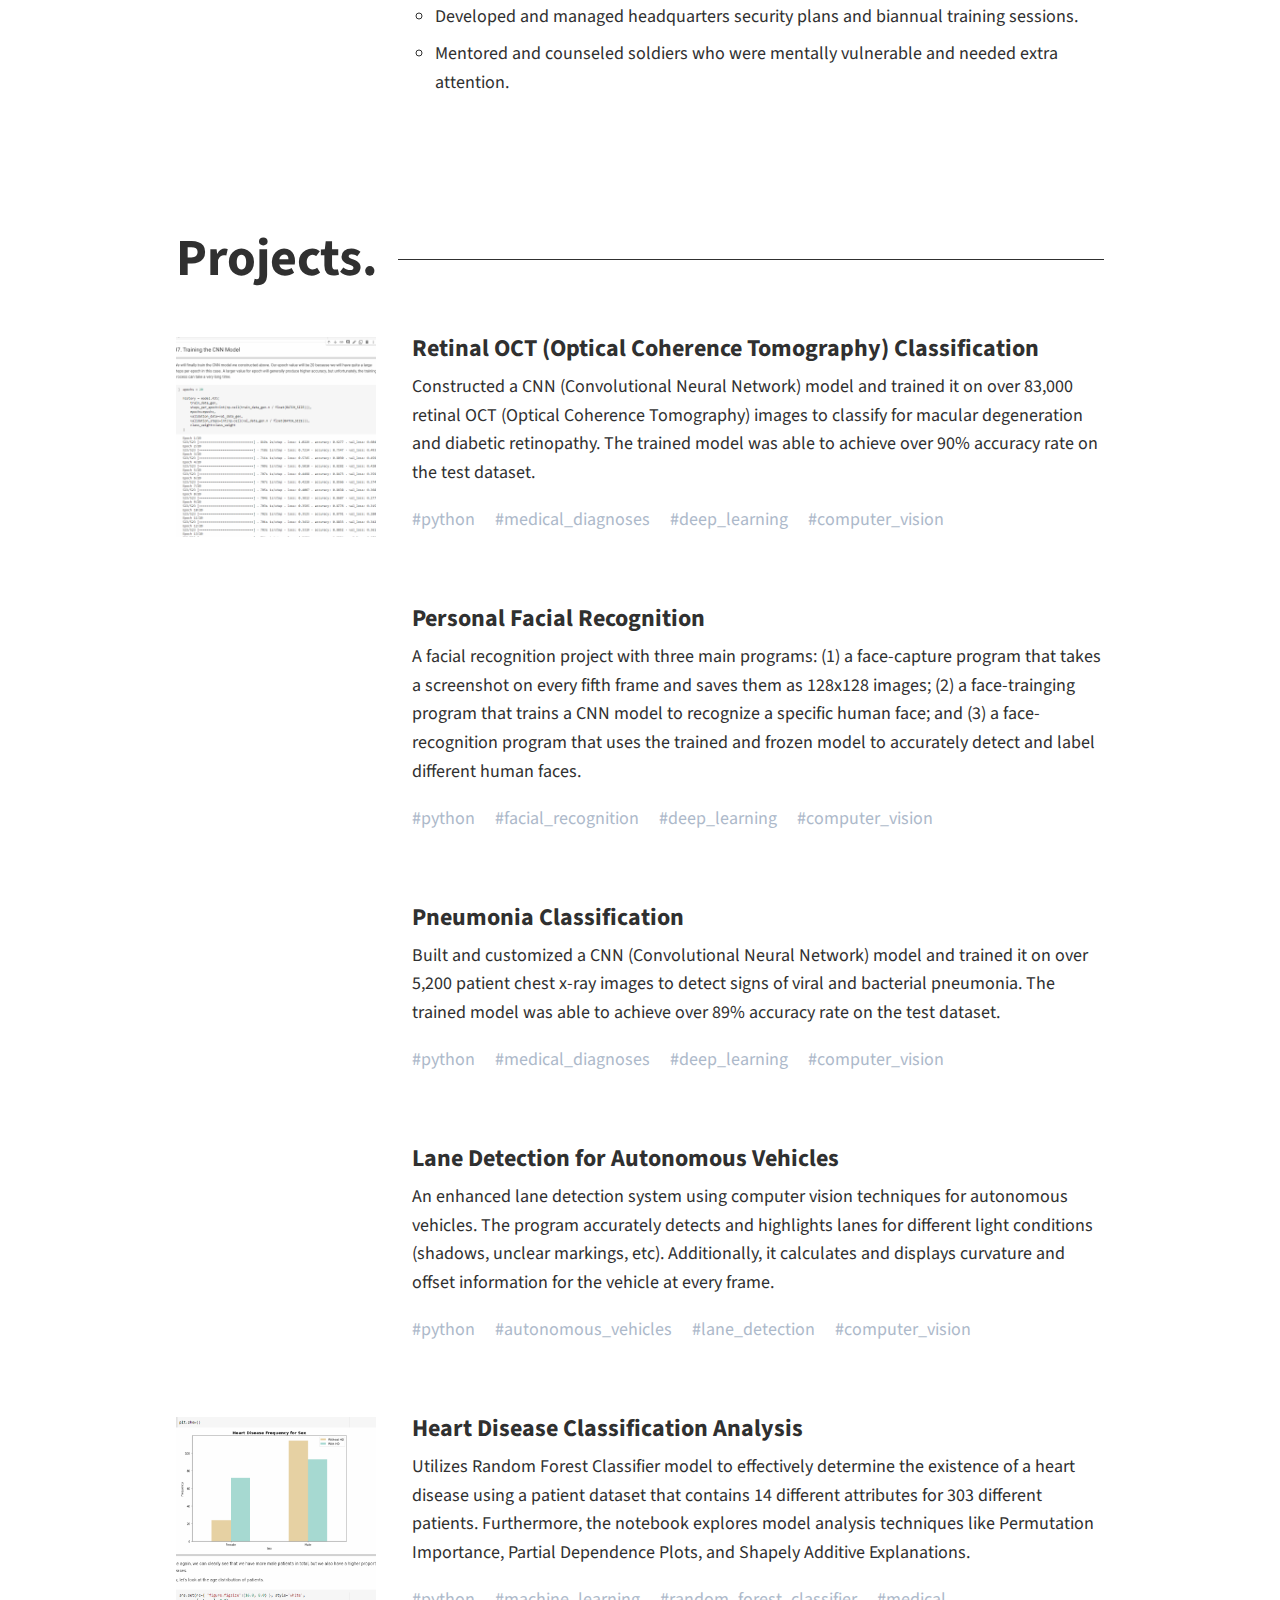
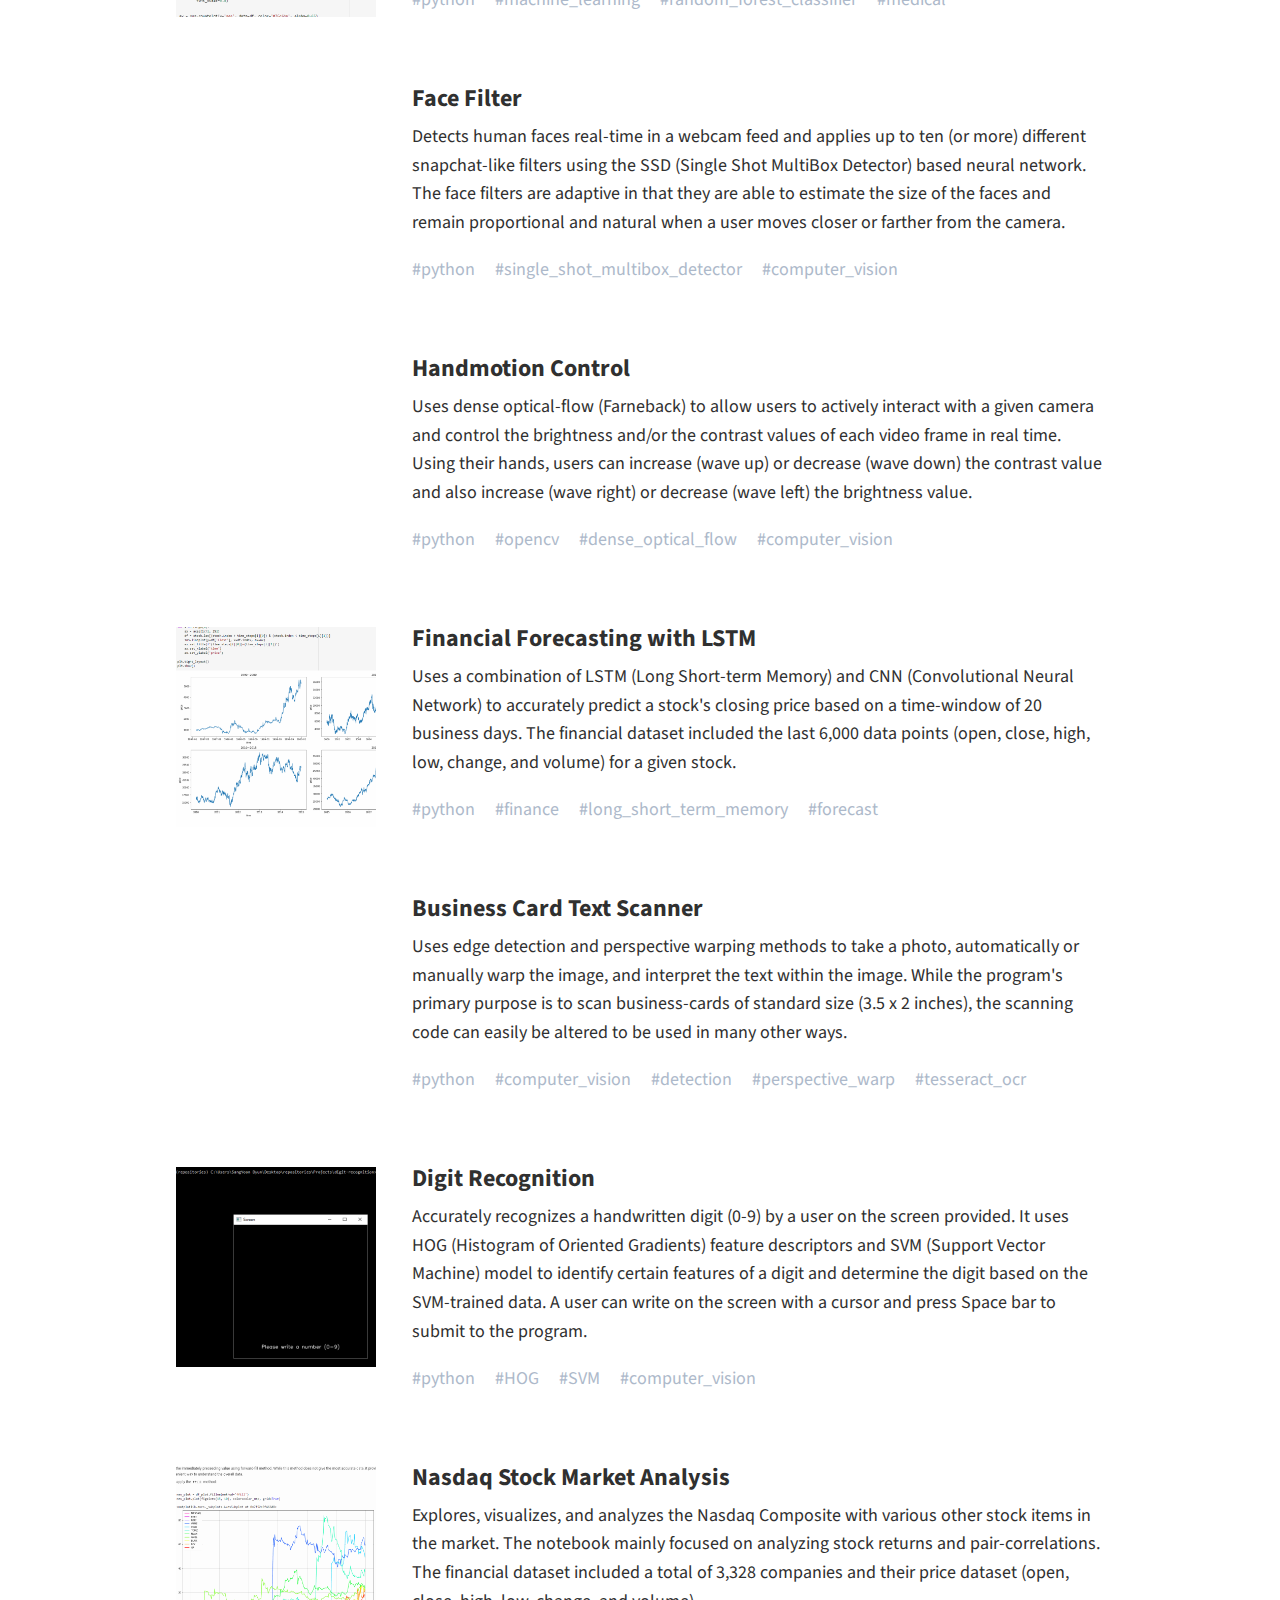
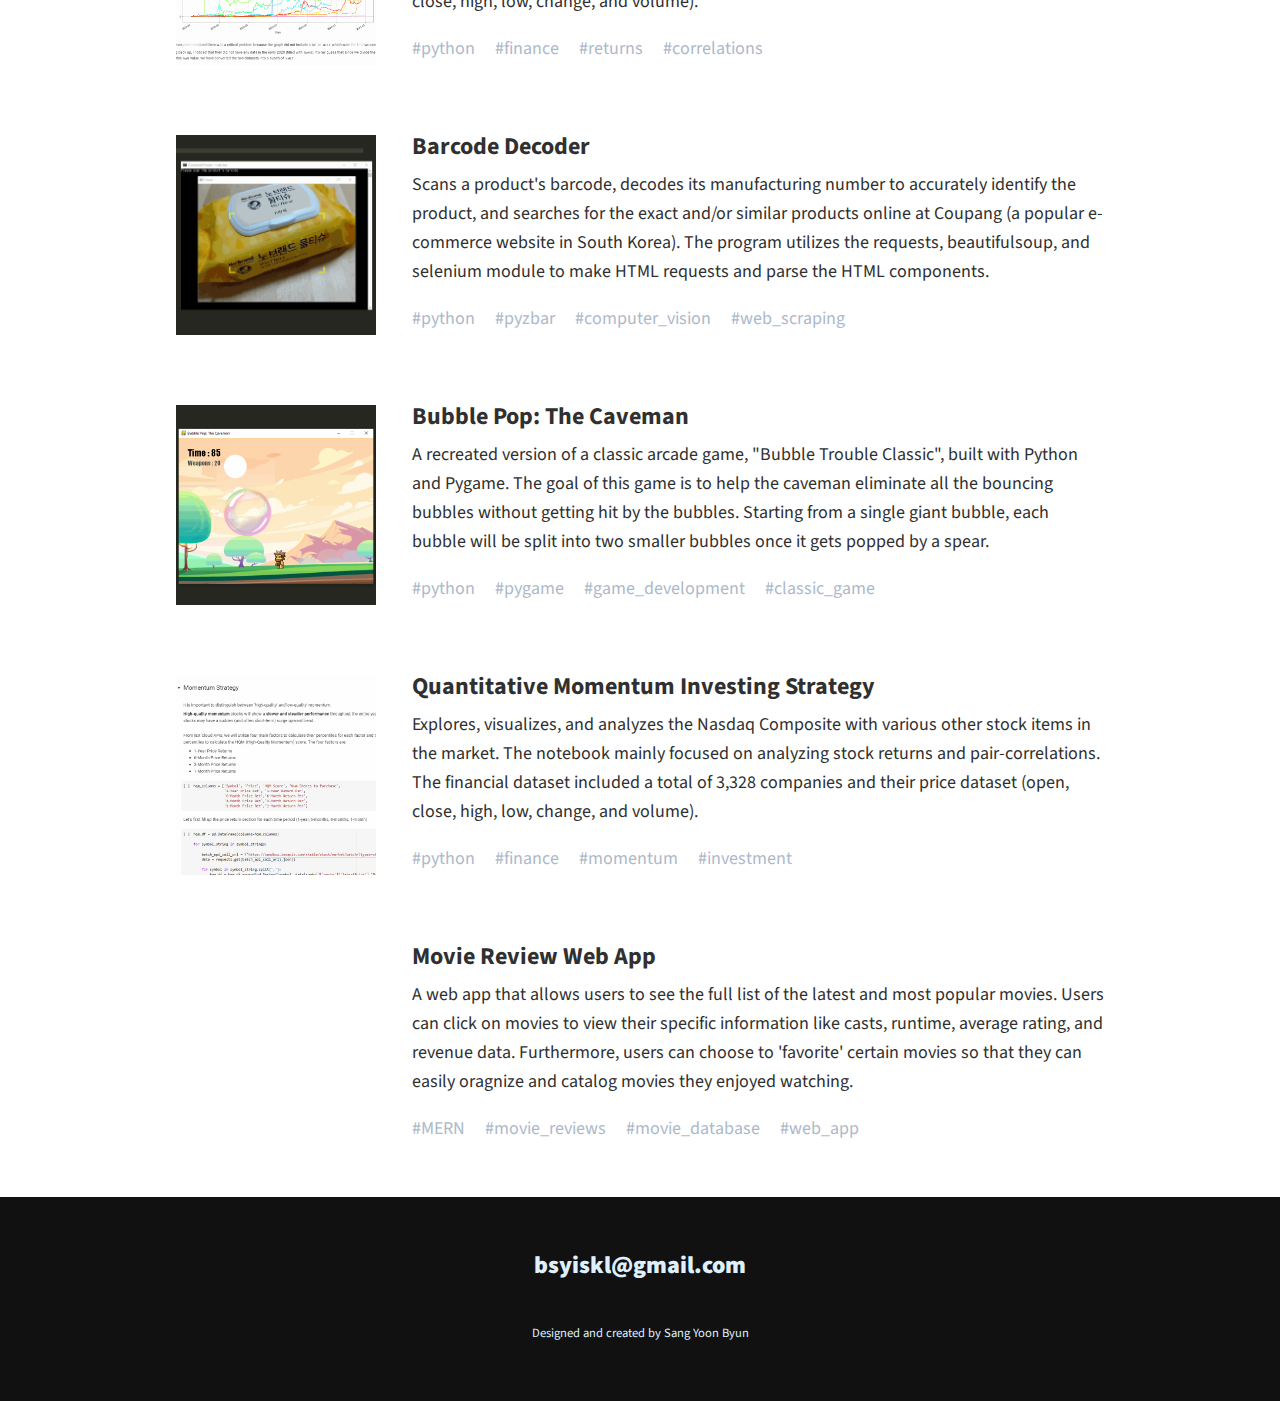
==== commit 4af4c739: "renewed structure and style" ====
--- a/index.html
+++ b/index.html
@@ -5,10 +5,7 @@
     <meta name="viewport" content="width=device-width, initial-scale=1.0" />
     <title>Sang Yoon Byun</title>
     <!-- normalize -->
-    <link
-      rel="stylesheet"
-      href="https://necolas.github.io/normalize.css/8.0.1/normalize.css"
-    />
+    <link rel="stylesheet" href="https://necolas.github.io/normalize.css/8.0.1/normalize.css" />
     <!-- font awesome -->
     <link
       rel="stylesheet"
@@ -25,7 +22,7 @@
     <link rel="stylesheet" href="./css/style.css" />
 
     <!-- linking to icon png file -->
-    <link rel="icon" href="./img/brower_icon.png">
+    <link rel="icon" href="./img/brower_icon.png" />
   </head>
 
   <body>
@@ -34,7 +31,7 @@
       <!-- logo image -->
       <div class="logo">
         <a href="#">
-          <img src="./img/byun-logo-05-1.png" alt="" />
+          <img src="./img/byunsy-logo-1.png" alt="" />
         </a>
       </div>
 
@@ -50,83 +47,245 @@
           <li class="nav__item">
             <a href="#about" class="nav__link">About me</a>
           </li>
+          <li class="nav__item">
+            <a href="#experiences" class="nav__link">Experiences</a>
+          </li>
           <li class="nav__item"><a href="#projects" class="nav__link">Projects</a></li>
           <li class="nav__item"><a href="#contact" class="nav__link">Contact</a></li>
         </ul>
       </nav>
-    </header> 
+    </header>
 
     <!-- 2. INTRODUCTION -->
     <section class="intro" id="home">
-      <img
-        src="./img/byun-02.jpg"
-        alt="a picture of me smiling"
-        class="intro__img"
-      />
-      <h1 class="section__title section__title--intro">
-        <strong>Sang Yoon Byun</strong>
+      <p class="hello stagger1"><strong>Hi, my name is</strong></p>
+      <h1 class="section__title section__title--intro stagger1">
+        <strong>SANG YOON BYUN.</strong>
       </h1>
-      <div class="bar2">
-        <p>Portfolio</p>
+      <div class="below-title stagger1">
+        <p>
+          I’m a detail-oriented software engineer who specializes in building
+          bioinformatics, artificial intelligence, and computer vision
+          applications.
+        </p>
+        <a href="./img/Byun_Resume.pdf" target="_blank">
+          <p class="view-resume"><strong>View My Resume <i class="fas fa-arrow-right"></i> </strong></p>
+        </a>
+        <!-- <img src="./img/blush.png" alt="me on table" class="blush" />
+        <div id='circle1'></div> 
+        <div id='circle2'></div> 
+        <div id='circle3'></div> 
+        <div id='circle4'></div> 
+        <div id='circle5'></div>  -->
       </div>
-      <div class="below_title">
-        <ul class="title__links">
-          <li><a href="#about" class="t_link">about me</a></li>
-          <li><a href="#projects" class="t_link">projects</a></li>
-          <li><a href="#contact" class="t_link">contact</a></li>
-        </ul>
+      
+      <!-- SOCIAL MEDIA LIST -->
+      <div class="stagger1">
+      <ul class="social-list-intro">
+        <li class="social-list-intro__item">
+          <a
+            class="social-list-intro__link"
+            href="https://www.linkedin.com/in/sangyoonbyun/"
+            target="_blank"
+          >
+            <i class="fab fa-linkedin"></i>
+          </a>
+        </li>
+        <li class="social-list-intro__item">
+          <a class="social-list-intro__link" href="https://github.com/byunsy" target="_blank">
+            <i class="fab fa-github"></i>
+          </a>
+        </li>
+        <li class="social-list-intro__item">
+          <a
+            class="social-list-intro__link"
+            href="https://www.facebook.com/sangyoon.byun.71/"
+            target="_blank"
+          >
+            <i class="fab fa-facebook"></i>
+          </a>
+        </li>
+        <li class="social-list-intro__item">
+          <a class="social-list-intro__link" href="https://www.instagram.com/by.unsy/" target="_blank">
+            <i class="fab fa-instagram"></i>
+          </a>
+        </li>
+      </ul>
       </div>
-      <div class="bar1"></div>
+      
     </section>
-
-    <!-- 4. ABOUT ME -->
-    <section class="about-me" id="about">
+    <!-- SCROLL ARROW -->
+    <div class="arrow">
+      <svg class="arrows">
+        <path class="a1" d="M0 10 L30 32 L60 10"></path>
+        <path class="a2" d="M0 30 L30 52 L60 30"></path>
+      </svg>
+    </div>
+    <!-- BAR LIST ON THE SIDE -->
+    <div class="bar-list">
+      <ul class="social-list-intro2">
+        <li class="social-list-intro__item">
+          <a
+            class="social-list-intro__link"
+            href="https://www.linkedin.com/in/sangyoonbyun/"
+            target="_blank"
+          >
+            <i class="fab fa-linkedin"></i>
+          </a>
+        </li>
+        <li class="social-list-intro__item">
+          <a class="social-list-intro__link" href="https://github.com/byunsy" target="_blank">
+            <i class="fab fa-github"></i>
+          </a>
+        </li>
+        <li class="social-list-intro__item">
+          <a
+            class="social-list-intro__link"
+            href="https://www.facebook.com/sangyoon.byun.71/"
+            target="_blank"
+          >
+            <i class="fab fa-facebook"></i>
+          </a>
+        </li>
+        <li class="social-list-intro__item">
+          <a class="social-list-intro__link" href="https://www.instagram.com/by.unsy/" target="_blank">
+            <i class="fab fa-instagram"></i>
+          </a>
+        </li>
+      </ul>
+    </div>
+
+    <!-- 3. ABOUT ME -->
+    <section class="about-me transition2" id="about">
       <!-- header -->
-      <h2 class="section__title section__title--about">About Me.</h2>
-      
+      <h2 class="section__title section__title--about"><span>About Me</span></h2>
+
       <!-- description -->
       <div class="about-me__body">
         <p>
           Hi, my name is Sang Yoon Byun, and I’m currently pursuing a Bachelor
-          of Arts degree in Computer Science at Grinnell College (will graduate
-          in May 2022). As an international student from South Korea, I came to
-          the United States with a clear purpose in mind—to push myself out of
-          the comfort zone and constantly surround myself with passionate and
-          creative developers as well as researchers. In the near future, I
-          aspire to be not merely a skilled software developer but also an
-          innovator who can create a positive and lasting social impact in our
-          society. 
-        </p>
-        <p>
-          Since I first started programming, I have had a profound interest in
-          data science, data analytics, and artificial intelligence (AI),
-          especially in the intersection of AI and computer vision. I have
-          recently taken an undergraduate course on AI, covering a wide range of
-          fundamental topics like Adversarial search, Bayesian learning, Markov
-          chains, and Reinforcement learning. To further continue my study on
-          AI, I have worked (and still continue to work) on various personal
-          projects, which are listed below. 
+          of Arts degree in Computer Science at Grinnell College (will be
+          graduating in May 2022). Ever Since I first started programming back
+          in 2017, I have had a profound interest in computational biology &
+          bioinformatics, artificial intelligence, data science, and computer
+          vision. In the near future, I aspire to be not merely a skilled
+          software engineer but also an innovator who can create a positive,
+          lasting social impact on our society.
         </p>
         <p><strong>Technical Skills</strong></p>
         <ul class="about-me__skills">
-          <li>Python, C, C++, Java, Scheme, HTML/CSS/JavaScript</li>
+          <li>C, C++, Python, Java, Scheme, HTML/CSS/JavaScript</li>
           <li>OpenCV, TensorFlow, Pandas/Numpy/Matplotlib</li>
-          <li>Windows and UNIX/Linux environments</li>
+          <li>R, Shiny</li>
+          <li>Django, Bootstrap, Node.js, React, Express, MongoDB</li>
+          <li>UNIX and Linux environments</li>
           <li>MPI, Kokkos, OpenMP, CUDA</li>
         </ul>
-        <div class="buttons">
-          <a href="./more_about_me.html" class="btn">MORE ABOUT ME</a>
-          <a href="./img/Byun_Resume.pdf" class="btn">RESUME</a>
       </div>
+
+      <!-- image -->
+      <img src="./img/byun-02.jpg" alt="me on table" class="about-me__img" />
+    </section>
+
+    <!-- 4. EXPERIENCES -->
+    <section class="my-experiences transition3" id="experiences">
+      <!-- header -->
+      <h2 class="section__title section__title--about"><span>Experiences</span></h2>
+      <div class="work-experiences">
+        
+        <p class="work-date">2021.04 - 2021.08</p>
+        <div class="exp__text1">
+          <h3>Artificial Intelligence Institute at Seoul National University</h3>
+          <p>Bioinformatics Research Internship</p>
+          <ul class="exp_list">
+            <li>
+              Analyzed CDR-H3 (complementarity-determining region 3) amino acid
+              sequences and BCR (B-cell receptor) repertoires of Sars-COV-2
+              patients by applying NLP word-embedding techniques on protein sequences. 
+          </li>
+            <li>
+              Developed a web app that allows researchers to analyze BCR
+              repertoires of interest, compute the most frequently occurring
+              CDR3s, and visualize the different repertoires using t-SNE
+              dimensionality reduction techniques.
+            </li>
+          </ul>
+        </div>
+
+        <!-- EXPERIENCE 2 -->
+        <p class="work-date">2021.04 - 2021.06</p>
+        <div class="exp__text2">
+          <h3>Develop for Good (in collaboration with ideas42)</h3>
+          <p>Full-stack Web Developer</p>
+          <ul class="exp_list">
+            <li>
+              Remotely worked with Ideas42 in developing Vergil, a
+              web service designed to help probationers and parolees navigate
+              their case plan responsibilities within their communities one step
+              at a time.
+            </li>
+            <li>
+              Established fundamental front-end components and functionalities,
+              like user profile screens and QR-code check in/out, based on the UI/UX
+              designs provided. 
+            </li>
+          </ul>
+        </div>
+
+        <!-- EXPERIENCE 3 -->
+        <p class="work-date">2020.06 - 2020.08</p>
+        <div class="exp__text3">
+          <h3>Los Alamos National Laboratory</h3>
+          <p>Parallel Computing Research Internship</p>
+          <ul class="exp_list">
+            <li>
+              Assisted in optimizing HIGRAD, LANL’s high-performance computing
+              fluid dynamics code (written in Fortran), including porting
+              it to a C/C++ code that effectively utilizes Kokkos and MPI to
+              achieve higher performance-parallelism and portability.
+            </li>
+            <li>
+              Designed and conducted scalability studies and performance
+              measurements of the code on various HPC architectures (GPU-based
+              and ARM-based) at LANL
+            </li>
+          </ul>
+        </div>
+
+        <!-- EXPERIENCE 4 -->
+        <p class="work-date">2018.02 - 2018.07</p>
+        <div class="exp__text4">
+          <h3>RankingBall</h3>
+          <p>Research Internship</p>
+          <ul class="exp_list">
+            <li>Managed ‘Know Your Customer’ applications and Initial Coin
+            Offering (ICO) Whitelisting processes.</li>
+            <li>Analyzed and wrangled sports statistical data from MLB, NFL,
+            and NBA Data APIs to help design minimum vaiable products.</li>
+          </ul>
+        </div>
+
+        <!-- EXPERIENCE 5 -->
+        <p class="work-date">2015.09 - 2017.06</p>
+        <div class="exp__text5">
+          <h3>Republic of Korea Army</h3>
+          <p>Sergeant / Squad Leader</p>
+          <ul class="exp_list">
+            <li>Led and supervised First Squad in the Ammunition Support Command
+              Headquarters Company.</li>
+            <li>Developed and managed headquarters security plans and biannual 
+              training sessions.</li>
+            <li>Mentored and counseled soldiers who were mentally vulnerable and 
+              needed extra attention.</li>
+          </ul>
+          </p>
+        </div>
       </div>
-
-      <!-- image -->
-      <img src="./img/byun-05.jpg" alt="me on table" class="about-me__img" />
     </section>
 
     <!-- 5. PROJECTS -->
-    <section class="my-work" id="projects">
-      <h2 class="section__title section__title--work">Projects.</h2>
+    <section class="my-work transition4" id="projects">
+      <h2 class="section__title section__title--work"><span>Projects.</span></h2>
 
       <div class="portfolio">
         <!-- PROJECT 1 -->
@@ -485,44 +644,127 @@
           </p>
         </div>
 
+        <!-- PROJECT 15 -->
+        <a href="https://github.com/byunsy/movie-app-mern" target="_blank"
+        class="portfolio__item15">
+          <img src="./img/movie-app-detail.gif" alt="" class="portfolio__img" />
+        </a>
+        <div class="portfolio__text15">
+          <a href="https://github.com/byunsy/movie-app-mern" target="_blank"
+          class="portfolio__item15">
+            <h3>Movie Review Web App</h3>
+          </a>
+          <p>
+            A web app that allows users to see the full list of the latest and
+            most popular movies. Users can click on movies to view their
+            specific information like casts, runtime, average rating, and
+            revenue data. Furthermore, users can choose to 'favorite' certain
+            movies so that they can easily oragnize and catalog movies they
+            enjoyed watching.
+          </p>
+          <ul class="portfolio__tag">
+            <li>#MERN</li>
+            <li>#movie_reviews</li>
+            <li>#movie_database</li>
+            <li>#web_app</li>
+          </p>
+        </div>
+
       </div>
     </section>
 
     <!-- 6. FOOTER -->
     <footer class="footer" id="contact">
-      <a href="mailto:bsyiskl@gmail.com" class="footer__link">
-        bsyiskl@gmail.com
-      </a>
-      <ul class="social-list">
+      <a href="mailto:bsyiskl@gmail.com" class="footer__link"> bsyiskl@gmail.com </a>
+      <!-- <ul class="social-list">
         <li class="social-list__item">
-          <a class="social-list__link" 
-          href="https://www.facebook.com/sangyoon.byun.71/" target="_blank">
+          <a
+            class="social-list__link"
+            href="https://www.facebook.com/sangyoon.byun.71/"
+            target="_blank"
+          >
             <i class="fab fa-facebook"></i>
           </a>
         </li>
         <li class="social-list__item">
-          <a class="social-list__link" 
-          href="https://www.instagram.com/by.unsy/" target="_blank">
+          <a class="social-list__link" href="https://www.instagram.com/by.unsy/" target="_blank">
             <i class="fab fa-instagram"></i>
           </a>
         </li>
         <li class="social-list__item">
-          <a class="social-list__link" 
-          href="https://www.linkedin.com/in/sangyoonbyun/" target="_blank">
+          <a
+            class="social-list__link"
+            href="https://www.linkedin.com/in/sangyoonbyun/"
+            target="_blank"
+          >
             <i class="fab fa-linkedin"></i>
           </a>
         </li>
         <li class="social-list__item">
-          <a class="social-list__link" 
-          href="https://github.com/byunsy" target="_blank">
+          <a class="social-list__link" href="https://github.com/byunsy" target="_blank">
             <i class="fab fa-github"></i>
           </a>
         </li>
-      </ul>
+      </ul> -->
       <p class="footer__text">Designed and created by Sang Yoon Byun</p>
     </footer>
 
     <!-- 7. LINKING JAVASCRIPT -->
     <script src="./js/index.js"></script>
+    <script src="https://cdnjs.cloudflare.com/ajax/libs/gsap/3.6.1/gsap.min.js"></script>
+    <script src="https://cdnjs.cloudflare.com/ajax/libs/gsap/3.6.1/ScrollTrigger.min.js"></script>
+    <script>
+      gsap.registerPlugin(ScrollTrigger);
+      var tl = gsap.timeline();
+
+      tl.from(".intro", {
+        y: '-30%',
+        opacity: 0,
+        duration: 2,
+        ease: Power4.easeOut
+      })
+
+      tl.from(".stagger1", {
+        y: '-30%',
+        opacity: 0,
+        stagger: 0.2,
+        duration: 2,
+        ease: Power4.easeOut
+      }, "-=1.5")
+
+      gsap.from(".transition2", {
+        scrollTrigger: {
+          trigger: '.transition2',
+          start: "top bottom"
+        },
+        y: 50,
+        opacity: 0,
+        duration: 1,
+        stagger: .2
+      })
+
+      gsap.from(".transition3", {
+        scrollTrigger: {
+          trigger: '.transition3',
+          start: "top bottom"
+        },
+        y: 50,
+        opacity: 0,
+        duration: 1,
+        stagger: .2
+      })
+
+      gsap.from(".transition4", {
+        scrollTrigger: {
+          trigger: '.transition4',
+          start: "top bottom"
+        },
+        y: 50,
+        opacity: 0,
+        duration: 1,
+        stagger: .2
+      })
+      
+    </script>
   </body>
 </html>
--- a/css/style.css
+++ b/css/style.css
@@ -28,8 +28,7 @@
   --fs-h3: 1.25rem;
   --fs-body: 1rem;
 
-  --bs: 0.25em 0.25em 0.75em rgba(0, 0, 0, 0.25),
-    0.125em 0.125em 0.25em rgba(0, 0, 0, 0.15);
+  --bs: 0.25em 0.25em 0.75em rgba(0, 0, 0, 0.25), 0.125em 0.125em 0.25em rgba(0, 0, 0, 0.15);
 }
 
 /* Allows fonts to get smaller/bigger when you 
@@ -61,7 +60,7 @@
 }
 
 section {
-  padding: 5em 2em;
+  padding: 5em 2em 2em;
 }
 
 img {
@@ -101,7 +100,6 @@
 }
 
 .btn:hover {
-  /* transform: scale(1.05); */
   color: var(--clr-dark);
   border: 2px solid var(--clr-dark);
 }
@@ -163,6 +161,113 @@
 }
 
 /* ============================================================================
+TITLE DECORATION SECTION 
+============================================================================ */
+h2 {
+  position: relative;
+}
+
+h2 span {
+  background-color: white;
+  padding-right: 1.25rem;
+  padding-left: 1.25rem;
+}
+
+h2:after {
+  content: "";
+  position: absolute;
+  bottom: 0;
+  left: 0;
+  right: 0;
+  height: 0.5em;
+  border-top: 1.5px solid var(--clr-dark);
+  z-index: -1;
+}
+
+@media (min-width: 680px) {
+  h2 span {
+    background-color: white;
+    padding-right: 1.25rem;
+    padding-left: 0;
+  }
+}
+
+/* ============================================================================
+SVG ARROW SECTION 
+============================================================================ */
+.arrows {
+  width: 60px;
+  height: 72px;
+  position: absolute;
+  right: 10%;
+  margin-left: -30px;
+  bottom: 20px;
+}
+@media (min-height: 500px) {
+  .arrows {
+    width: 60px;
+    height: 72px;
+    position: absolute;
+    left: 50%;
+    margin-left: -30px;
+    bottom: 20px;
+  }
+}
+
+.arrows path {
+  stroke: var(--clr-dark);
+  fill: transparent;
+  stroke-width: 1px;
+  animation: arrow 3s infinite;
+  -webkit-animation: arrow 3s infinite;
+}
+
+@keyframes arrow {
+  0% {
+    opacity: 0;
+  }
+  40% {
+    opacity: 0.8;
+  }
+  80% {
+    opacity: 0;
+  }
+  100% {
+    opacity: 0;
+  }
+}
+
+@-webkit-keyframes arrow /*Safari and Chrome*/ {
+  0% {
+    opacity: 0;
+  }
+  40% {
+    opacity: 0.8;
+  }
+
+  60% {
+    opacity: 0.4;
+  }
+
+  80% {
+    opacity: 0;
+  }
+  100% {
+    opacity: 0;
+  }
+}
+
+.arrows path.a1 {
+  animation-delay: -1s;
+  -webkit-animation-delay: -1s;
+}
+
+.arrows path.a2 {
+  animation-delay: -0.7s;
+  -webkit-animation-delay: -0.7s;
+}
+
+/* ============================================================================
 HEADER SECTION 
 ============================================================================ */
 header {
@@ -172,7 +277,7 @@
 }
 
 .logo {
-  max-width: 200px;
+  max-width: 100px;
 }
 
 /* ============================================================================
@@ -196,7 +301,6 @@
 .nav {
   position: fixed;
   background-color: var(--clr-dark);
-  /* background-color: #111; */
   color: var(--clr-light-blue);
   top: 0;
   bottom: 0;
@@ -315,203 +419,173 @@
 INTRO SECTION 
 ============================================================================ */
 .intro {
-  position: relative;
-}
-
-.intro__img {
-  box-shadow: var(--bs);
-  margin-bottom: 1em;
-  max-width: 400px;
-}
-
-.title__links {
+  height: 80vh;
+  max-width: 1000px;
+  margin: 0 auto;
+  padding-top: 10vh;
+}
+
+.hello {
+  margin-bottom: -0.3rem;
+  transform: translateX(1%);
+}
+
+.section__title--intro {
+  font-size: 15vw;
+}
+
+.below-title a {
+  text-decoration: none;
+  color: inherit;
+}
+
+.view-resume {
+  max-width: 200px;
+}
+
+.below-title i {
+  transition: 300ms;
+}
+
+/* .blush {
+  display: none;
+} */
+
+/* @media (min-width: 1090px) {
+  .blush {
+    display: inline;
+    position: absolute;
+    top: -35vh;
+    left: 40vw;
+    width: 70%;
+    z-index: -1;
+  }
+
+  #circle2,
+  #circle5 {
+    content: "";
+    width: 1.5rem;
+    height: 1.5rem;
+    background: var(--clr-dark);
+    border-radius: 50%;
+  }
+
+  #circle3 {
+    content: "";
+    width: 1rem;
+    height: 1rem;
+    background: var(--clr-gray-blue);
+    border-radius: 50%;
+  }
+  #circle1,
+  #circle4 {
+    content: "";
+    width: 1rem;
+    height: 1rem;
+    background: var(--clr-accent);
+    border-radius: 50%;
+  }
+
+  #circle1 {
+    position: absolute;
+    top: -10vh;
+    left: 40vw;
+  }
+  #circle2 {
+    position: absolute;
+    top: -28vh;
+    left: 45vw;
+  }
+  #circle3 {
+    position: absolute;
+    top: -40vh;
+    left: 60vw;
+  }
+  #circle4 {
+    position: absolute;
+    top: -25vh;
+    left: 60vw;
+  }
+  #circle5 {
+    position: absolute;
+    top: -15vh;
+    left: 67vw;
+  }
+} */
+
+.view-resume:hover i {
+  transform: translateX(0.75rem);
+}
+
+.social-list-intro {
   list-style: none;
-}
-
-.title__links li {
+  display: flex;
+  justify-content: left;
+  padding: 0;
+  margin: 2em 0 0;
+  transform: translateX(-5%);
+}
+
+.social-list-intro__item {
+  margin: 0 0.5em;
+}
+
+.social-list-intro__link {
+  padding: 0.5em;
   transition: 300ms;
-}
-
-.title__links li:hover {
   color: var(--clr-dark);
-  cursor: pointer;
-}
-
-/* ===   When screen width is at least 680px   === */
+}
+
+.social-list-intro__link:hover {
+  color: var(--clr-accent);
+}
+
+.bar-list {
+  display: none;
+}
+
+@media (min-width: 1090px) {
+  .social-list-intro {
+    display: none;
+  }
+  .social-list-intro2 {
+    list-style: none;
+    transform: translate(-57px, -200px);
+  }
+  .social-list-intro__item {
+    margin: 1rem 0;
+  }
+  .bar-list {
+    display: inline;
+    position: fixed;
+    bottom: 0;
+    left: 60px;
+    height: 200px;
+    width: 1px;
+    background: #111;
+  }
+}
+
 @media (min-width: 680px) {
   .intro {
-    display: grid;
-    width: min-content;
+    height: 100vh;
     margin: 0 auto;
-    margin-bottom: 1em;
-    grid-template-areas:
-      "bar2  img   img"
-      "title title bar1"
-      "links links bar1";
-  }
-
-  .intro__img {
-    grid-area: img;
-    min-width: 250px;
-    max-width: 250px;
-    position: relative;
-    justify-self: flex-end;
-  }
-
+    padding-left: 110px;
+  }
   .section__title--intro {
-    grid-area: title;
-    grid-column: -1/1;
-    grid-row: 2;
-    text-align: right;
-    position: relative;
-    left: -4.3em;
-    width: calc(100% + 4em);
-    margin-bottom: 0.2em;
-  }
-
-  .below_title {
-    grid-area: links;
-  }
-
-  .title__links {
-    list-style: none;
-    display: flex;
-    text-align: right;
-  }
-
-  .title__links li {
-    padding-left: 1em;
-    width: 5.5em;
-  }
-
-  .bar1 {
-    grid-area: bar1;
-    background-color: gray;
-    margin-left: 1em;
-    margin-top: 1em;
-    height: 87px;
-    width: 8px;
-  }
-
-  .bar2 {
-    grid-area: bar2;
-    background-color: var(--clr-light-blue);
-    margin-right: 0.5em;
-    margin-top: 4.7em;
-    height: 137px;
-    width: 8px;
-    justify-self: end;
-    transform: translateX(7.8em);
-  }
-
-  .bar2 p {
-    transform: rotate(-90deg);
-    margin-top: -1.5em;
-    margin-right: 1em;
-  }
-}
-
-/* ===   This is for the middle-sized screen width      === */
-/* ===   When screen width is between 680px and 869px   === */
-@media (min-width: 680px) and (max-width: 869px) {
-  /* .section__title--intro {
-    width: 300px;
-  } */
-
-  .section__title--intro {
-    grid-area: title;
-    grid-column: -1/1;
-    grid-row: 2;
-    text-align: right;
-    position: relative;
-    left: -4.3em;
-    width: calc(100% + 4em);
-    margin-bottom: 0.2em;
-  }
-
-  .bar1 {
-    grid-area: bar1;
-    background-color: gray;
-    margin-left: 1em;
-    margin-top: 1em;
-    height: 65px;
-    width: 8px;
-  }
-
-  .bar2 {
-    grid-area: bar2;
-    background-color: var(--clr-light-blue);
-    margin-right: 0.5em;
-    margin-top: 5.7em;
-    height: 137px;
-    width: 8px;
-    justify-self: end;
-    transform: translateX(6em);
-  }
-
-  .bar2 p {
-    transform: rotate(-90deg);
-    margin-top: -1.5em;
-    margin-right: 1em;
-    font-size: 1.2em;
-  }
-}
-
-/* ===   This is for small screen widths      === */
-/* ===   When screen width is less than 679px   === */
-@media (max-width: 679px) {
-  .intro__img {
-    margin: 0 auto;
-    margin-bottom: 2em;
-    max-width: 250px;
-  }
-
-  .section__title--intro {
-    text-align: center;
-  }
-
-  .bar2 p {
-    text-align: center;
-    font-size: 1.3em;
-    margin-top: 0.5em;
-    color: var(--clr-dark);
-  }
-
-  .bar2 p::after {
-    content: "";
-    display: block;
-    width: 2em;
-    height: 1px;
-    margin: 0.5em auto 1em;
-    background-color: var(--clr-gray-blue);
-    opacity: 0.5;
-  }
-
-  .title__links {
-    display: flex;
-    text-align: center;
-    padding-left: 0;
-    justify-content: center;
-  }
-
-  .title__links li {
-    padding-left: 1em;
-    width: 5.5em;
-  }
-}
-
-/* Some edge cases for mobile views only */
-@media (max-width: 400px) {
-  .title__links {
-    display: block;
-    text-align: center;
-    padding-left: 0;
-    align-items: center;
-  }
-  .title__links li {
-    padding-left: 0;
-    padding-top: 1em;
-    margin: 0 auto;
+    font-size: 5rem;
+    max-width: 30vw;
+    min-width: 450px;
+  }
+  .below-title {
+    max-width: 35vw;
+    min-width: 500px;
+  }
+}
+
+@media (min-width: 400px) {
+  .social-list-intro {
+    transform: translateX(-1rem);
   }
 }
 
@@ -525,7 +599,6 @@
 
 .about-me__img {
   box-shadow: var(--bs);
-  transition: 500ms;
   max-width: 350px;
 }
 
@@ -551,14 +624,14 @@
     grid-area: img;
     position: relative;
     z-index: 2;
-    margin-top: 3em;
+    margin-top: 1.4em;
   }
 }
 
 @media (max-width: 680px) {
   .about-me__img {
     margin: 0 auto;
-    margin-top: 3em;
+    /* margin-top: 3em; */
   }
 
   .section__title--about {
@@ -567,7 +640,7 @@
 
   .buttons {
     display: flex;
-    justify-content: center;
+    justify-content: left;
   }
 }
 
@@ -578,11 +651,134 @@
 }
 
 /* ============================================================================
+EXPERIENCES SECTION 
+============================================================================ */
+.my-experiences {
+  max-width: 1000px;
+  margin: 0 auto;
+}
+.my-experiences h2 {
+  margin: 0 0 1em;
+}
+.my-experiences p {
+  margin: 0 0 1em;
+}
+
+.exp_list {
+  list-style: circle;
+  padding-left: 1.45rem;
+  margin: 0 0 2.25rem;
+}
+.exp_list li {
+  margin-bottom: 0.5rem;
+}
+
+.work-experiences a {
+  text-decoration: none;
+  color: inherit;
+}
+
+/* Use :before for dash list-style */
+/* .exp_list {
+  list-style: none;
+  padding: 10px;
+}
+.exp_list > li {
+  text-indent: -10px;
+}
+.exp_list > li:before {
+  content: "- ";
+  text-indent: -10px;
+} */
+
+/* @media (max-width: 679px) {
+  .more-about-me-experiences {
+    max-width: 350px;
+  }
+  .more-about-me-experiences h2 {
+    text-align: center;
+  }
+} */
+@media (min-width: 680px) {
+  .work-experiences {
+    display: grid;
+    grid-template-columns: 200px auto;
+    grid-template-areas:
+      "img1 text1"
+      "img2 text2"
+      "img3 text3"
+      "img4 text4"
+      "img5 text5";
+    grid-column-gap: 2em;
+    grid-row-gap: 3em;
+  }
+
+  /* EXPERIENCE 1*/
+  .exp__item1 {
+    grid-area: img1;
+    background-color: var(--clr-light);
+    max-width: 200px;
+    overflow: hidden;
+  }
+  .exp__text1 {
+    grid-area: text1;
+    margin-top: 0;
+  }
+
+  /* EXPERIENCE 2*/
+  .exp__item2 {
+    grid-area: img2;
+    background-color: var(--clr-light);
+    max-width: 200px;
+    overflow: hidden;
+  }
+  .exp__text2 {
+    grid-area: text2;
+    margin-top: 0;
+  }
+
+  /* EXPERIENCE 3*/
+  .exp__item3 {
+    grid-area: img3;
+    background-color: var(--clr-light);
+    max-width: 200px;
+    overflow: hidden;
+  }
+  .exp__text3 {
+    grid-area: text3;
+    margin-top: 0;
+  }
+
+  /* EXPERIENCE 4*/
+  .exp__item4 {
+    grid-area: img4;
+    background-color: var(--clr-light);
+    max-width: 200px;
+    overflow: hidden;
+  }
+  .exp__text4 {
+    grid-area: text4;
+    margin-top: 0;
+  }
+
+  /* EXPERIENCE 5*/
+  .exp__item5 {
+    grid-area: img5;
+    background-color: var(--clr-light);
+    max-width: 200px;
+    overflow: hidden;
+  }
+  .exp__text5 {
+    grid-area: text5;
+    margin-top: 0;
+  }
+}
+/* ============================================================================
 PROJECTS SECTION 
 ============================================================================ */
 .my-work {
   color: var(--clr-dark);
-  background-color: var(--clr-light);
+  /* background-color: var(--clr-light); */
   max-width: 1000px;
   margin: 0 auto;
   padding-top: 3.5em;
@@ -592,26 +788,24 @@
   margin-bottom: 1em;
 }
 
-.portfolio__tag {
-  color: var(--clr-gray-blue);
-  list-style: none;
-  display: flex;
-  padding: 0;
-  margin: 0.75rem auto;
-}
-
-.portfolio__tag li {
-  margin-right: 2em;
-  transition: 300ms;
-}
-
-.portfolio__tag li:hover {
-  color: var(--clr-accent);
-}
-
 .portfolio a {
   text-decoration: none;
   color: inherit;
+}
+
+.portfolio__tag {
+  padding-left: 0;
+}
+
+.portfolio__tag li {
+  list-style: none;
+  display: inline;
+  margin-right: 1rem;
+  transition: 300ms;
+  color: var(--clr-gray-blue);
+}
+.portfolio__tag li:hover {
+  color: var(--clr-accent);
 }
 
 @media (min-width: 680px) {
@@ -621,18 +815,19 @@
     grid-template-areas:
       "img1 text1"
       "img2 text2"
+      "img5 text5"
+      "img3 text3"
+      "img14 text14"
+      "img4 text4"
+      "img6 text6"
       "img11 text11"
-      "img3 text3"
-      "img4 text4"
-      "img12 text12"
-      "img5 text5"
-      "img6 text6"
       "img7 text7"
       "img8 text8"
+      "img12 text12"
       "img9 text9"
       "img10 text10"
       "img13 text13"
-      "img14 text14";
+      "img15 text15";
     grid-column-gap: 2em;
     grid-row-gap: 3em;
   }
@@ -795,9 +990,19 @@
     grid-area: text14;
   }
 
+  /* PORTFOLIO PROJECT 15*/
+  .portfolio__item15 {
+    grid-area: img15;
+    background-color: var(--clr-light);
+    max-width: 200px;
+    overflow: hidden;
+  }
+  .portfolio__text15 {
+    grid-area: text15;
+  }
+
   .portfolio__img {
-    transition: transform 750ms cubic-bezier(0.5, 0, 0.5, 1),
-      opacity 250ms linear;
+    transition: transform 750ms cubic-bezier(0.5, 0, 0.5, 1), opacity 250ms linear;
   }
 
   .portfolio__img:hover {
@@ -826,12 +1031,12 @@
   }
 
   .portfolio__img {
-    transition: transform 750ms cubic-bezier(0.5, 0, 0.5, 1),
-      opacity 250ms linear;
+    transition: transform 750ms cubic-bezier(0.5, 0, 0.5, 1), opacity 250ms linear;
   }
 
   .portfolio__img:hover {
     opacity: 0.5;
+    transform: translateY(-1%);
   }
 }
 
@@ -842,7 +1047,7 @@
   background-color: #111;
   color: var(--clr-light-blue);
   text-align: center;
-  padding: 2.5em 0 1.5em;
+  padding: 2.75em 0 3.2em;
 }
 
 .footer a {
@@ -882,192 +1087,3 @@
 .footer__text {
   margin: 3em 0 0;
 }
-
-/* ============================================================================
-MORE ABOUT ME SECTION
-============================================================================ */
-.intro__more {
-  position: relative;
-  max-width: 800px;
-  margin: 0 auto;
-}
-.more-about-me {
-  margin: 0 auto;
-  max-width: 800px;
-}
-
-.more-about-me-life {
-  padding: 0 0em 2em;
-  max-width: 800px;
-  margin: 0 auto;
-}
-.more-about-me-life p {
-  margin: 2em 0;
-}
-.more-about-me-life img {
-  box-shadow: var(--bs);
-}
-
-.more-about-me-education {
-  padding: 5em 0em 2em;
-  max-width: 800px;
-  margin: 0 auto;
-}
-.more-about-me-education p {
-  margin: 0;
-}
-.more-about-me-education h2 {
-  margin: 0 0 1em;
-}
-.more-about-me-education h3 {
-  margin-top: 1em;
-}
-.more-about-me-education li {
-  list-style: circle;
-}
-.more-about-me-education img {
-  margin: 0 auto;
-}
-
-@media (max-width: 679px) {
-  .more-about-me-education {
-    max-width: 350px;
-    padding: 3em 0 2em;
-  }
-  .more-about-me-education h2 {
-    text-align: center;
-  }
-}
-
-@media (min-width: 680px) {
-  .education-list {
-    display: grid;
-    grid-template-columns: 200px auto;
-    grid-template-areas:
-      "img1 text1"
-      "img2 text2";
-    grid-column-gap: 2em;
-    grid-row-gap: 3em;
-  }
-
-  /* EDUCATION 1*/
-  .edu__item1 {
-    grid-area: img1;
-    background-color: var(--clr-light);
-    max-width: 200px;
-    overflow: hidden;
-  }
-  .edu__text1 {
-    grid-area: text1;
-    margin-top: 0;
-  }
-
-  /* EDUCATION 2*/
-  .edu__item2 {
-    grid-area: img2;
-    background-color: var(--clr-light);
-    max-width: 200px;
-    overflow: hidden;
-  }
-  .edu__text2 {
-    grid-area: text2;
-    margin-top: 0;
-  }
-}
-
-.more-about-me-experiences {
-  padding: 5em 0em 2em;
-  max-width: 800px;
-  margin: 0 auto;
-}
-.more-about-me-experiences h2 {
-  margin: 0 0 1em;
-}
-.more-about-me-experiences p {
-  margin: 0 0 1em;
-}
-.more-about-me-experiences img {
-  margin: 0 auto;
-}
-
-/* Use :before for dash list-style */
-.exp_list {
-  list-style: none;
-  padding: 10px;
-}
-.exp_list > li {
-  text-indent: -10px;
-}
-.exp_list > li:before {
-  content: "- ";
-  text-indent: -10px;
-}
-
-@media (max-width: 679px) {
-  .more-about-me-experiences {
-    max-width: 350px;
-  }
-  .more-about-me-experiences h2 {
-    text-align: center;
-  }
-}
-@media (min-width: 680px) {
-  .experiences-list {
-    display: grid;
-    grid-template-columns: 200px auto;
-    grid-template-areas:
-      "img1 text1"
-      "img2 text2"
-      "img3 text3";
-    grid-column-gap: 2em;
-    grid-row-gap: 3em;
-  }
-
-  /* EXPERIENCE 1*/
-  .exp__item1 {
-    grid-area: img1;
-    background-color: var(--clr-light);
-    max-width: 200px;
-    overflow: hidden;
-  }
-  .exp__text1 {
-    grid-area: text1;
-    margin-top: 0;
-  }
-
-  /* EXPERIENCE 2*/
-  .exp__item2 {
-    grid-area: img2;
-    background-color: var(--clr-light);
-    max-width: 200px;
-    overflow: hidden;
-  }
-  .exp__text2 {
-    grid-area: text2;
-    margin-top: 0;
-  }
-
-  /* EXPERIENCE 3*/
-  .exp__item3 {
-    grid-area: img3;
-    background-color: var(--clr-light);
-    max-width: 200px;
-    overflow: hidden;
-  }
-  .exp__text3 {
-    grid-area: text3;
-    margin-top: 0;
-  }
-}
-
-/* ============================================================================
-INDIVIDUAL PORTFOLIO ITEM SECTIONS
-============================================================================ */
-.portfolio-item-individual {
-  padding: 0 2em 2em;
-  max-width: 800px;
-  margin: 0 auto;
-}
-.portfolio-item-individual p {
-  margin: 2em 0;
-}
